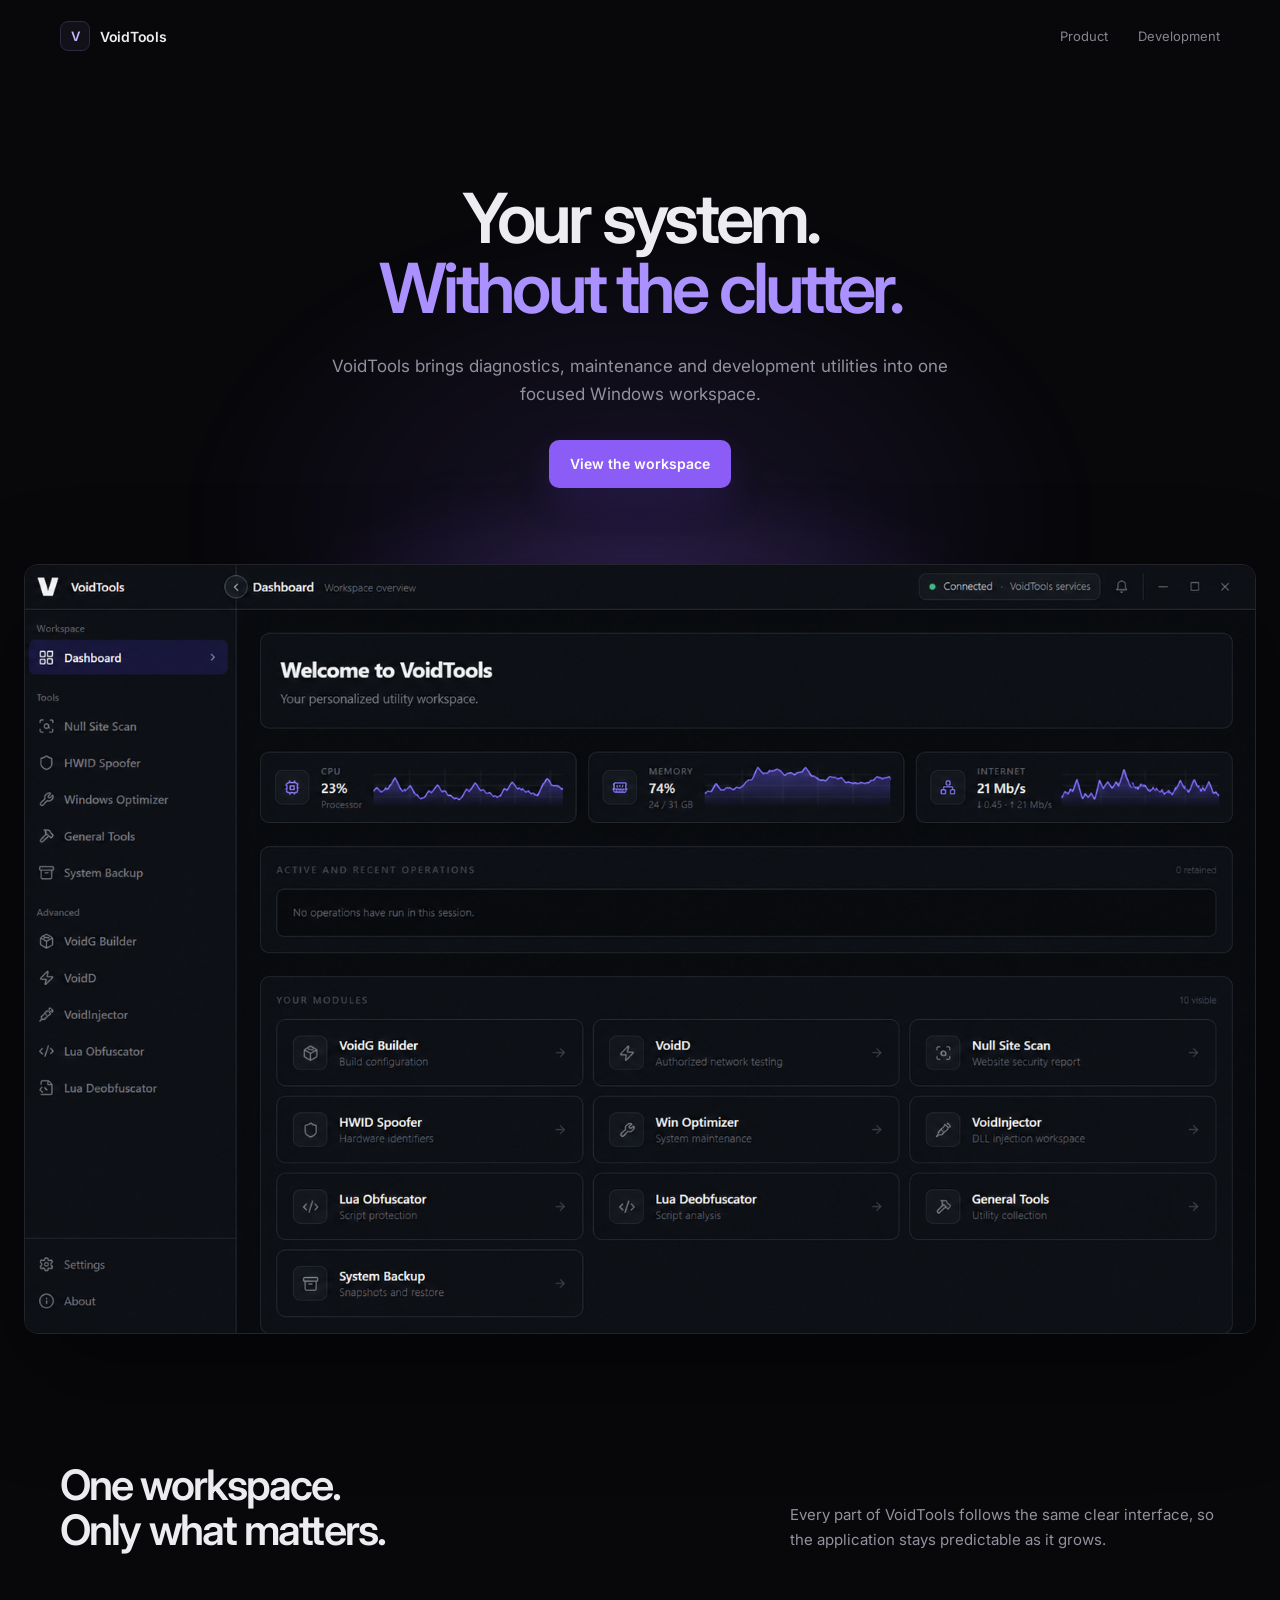
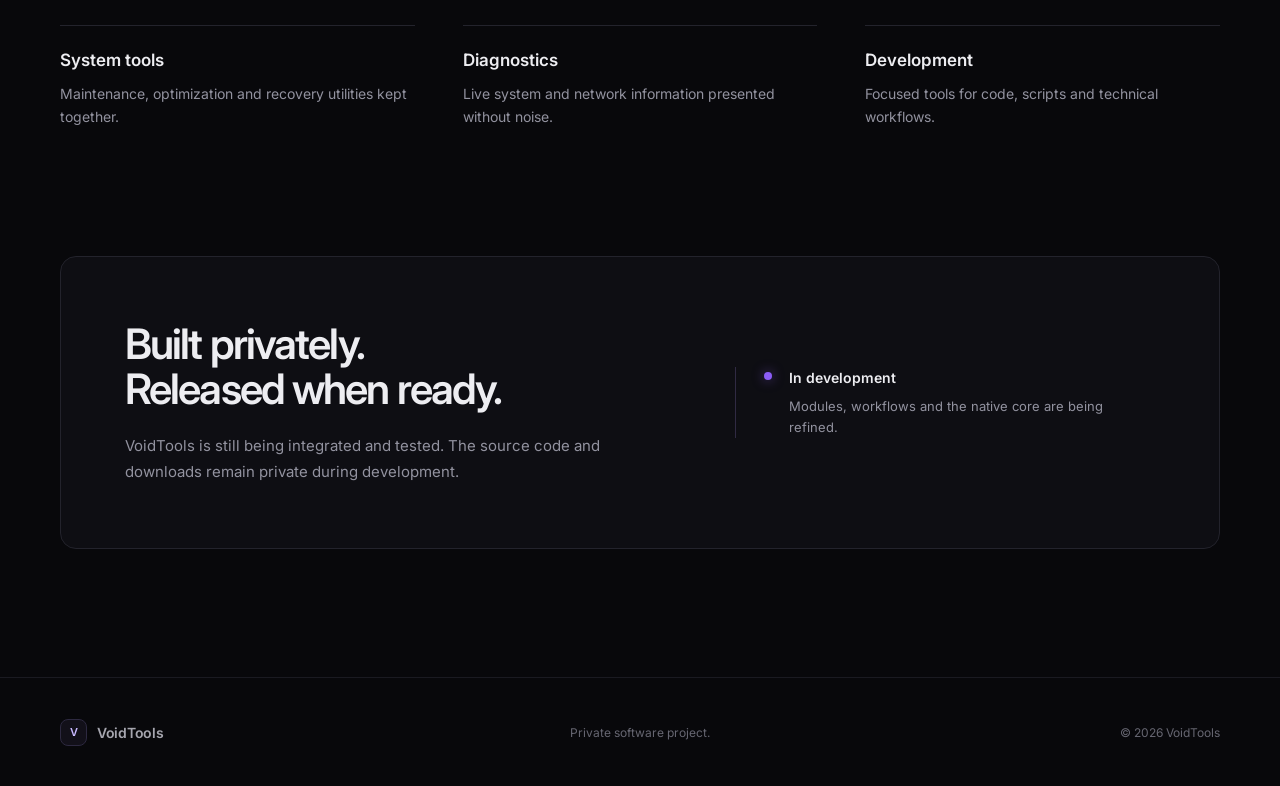
==== index.html @ d5c6a5b3 "Simplify VoidTools landing page" ====
<!doctype html>
<html lang="en">
<head>
  <meta charset="UTF-8" />
  <meta name="viewport" content="width=device-width, initial-scale=1" />
  <meta name="theme-color" content="#08080b" />
  <meta name="description" content="VoidTools — a focused Windows utility workspace." />
  <meta property="og:title" content="VoidTools — Windows Utility Workspace" />
  <meta property="og:description" content="System tools, diagnostics and development utilities in one focused application." />
  <meta property="og:type" content="website" />
  <meta property="og:url" content="https://lordsniper007.github.io/" />
  <meta property="og:image" content="https://lordsniper007.github.io/voidtools-dashboard.png" />
  <title>VoidTools — Windows Utility Workspace</title>
  <link rel="preconnect" href="https://fonts.googleapis.com" />
  <link rel="preconnect" href="https://fonts.gstatic.com" crossorigin />
  <link href="https://fonts.googleapis.com/css2?family=Inter:wght@400;500;600;700&display=swap" rel="stylesheet" />
  <link rel="icon" href="/favicon.svg?v=20260715-3" type="image/svg+xml" />
  <link rel="stylesheet" href="/styles.css?v=20260715-3" />
</head>
<body>
  <header class="site-header">
    <div class="container header-inner">
      <a class="brand" href="#top" aria-label="VoidTools home">
        <span class="brand-mark">V</span>
        <span>VoidTools</span>
      </a>
      <nav aria-label="Main navigation">
        <a href="#product">Product</a>
        <a href="#development">Development</a>
      </nav>
    </div>
  </header>

  <main id="top">
    <section class="hero">
      <div class="container hero-copy">
        <h1>Your system.<br /><span>Without the clutter.</span></h1>
        <p>VoidTools brings diagnostics, maintenance and development utilities into one focused Windows workspace.</p>
        <a class="button" href="#product">View the workspace</a>
      </div>

      <div id="product" class="preview wide-container">
        <div class="preview-halo" aria-hidden="true"></div>
        <img src="/voidtools-dashboard.png?v=20260715-3" alt="VoidTools dashboard with complete system charts and available modules" width="1587" height="991" />
      </div>
    </section>

    <section class="features container" aria-labelledby="features-title">
      <div class="section-heading">
        <h2 id="features-title">One workspace.<br />Only what matters.</h2>
        <p>Every part of VoidTools follows the same clear interface, so the application stays predictable as it grows.</p>
      </div>

      <div class="feature-grid">
        <article>
          <h3>System tools</h3>
          <p>Maintenance, optimization and recovery utilities kept together.</p>
        </article>
        <article>
          <h3>Diagnostics</h3>
          <p>Live system and network information presented without noise.</p>
        </article>
        <article>
          <h3>Development</h3>
          <p>Focused tools for code, scripts and technical workflows.</p>
        </article>
      </div>
    </section>

    <section id="development" class="development container">
      <div>
        <h2>Built privately.<br />Released when ready.</h2>
        <p>VoidTools is still being integrated and tested. The source code and downloads remain private during development.</p>
      </div>
      <div class="development-state">
        <span class="status-dot" aria-hidden="true"></span>
        <div>
          <strong>In development</strong>
          <p>Modules, workflows and the native core are being refined.</p>
        </div>
      </div>
    </section>
  </main>

  <footer class="site-footer">
    <div class="container footer-inner">
      <a class="brand" href="#top"><span class="brand-mark">V</span><span>VoidTools</span></a>
      <p>Private software project.</p>
      <span>© <span id="year"></span> VoidTools</span>
    </div>
  </footer>

  <script src="/script.js?v=20260715-3" defer></script>
</body>
</html>
---- styles.css ----
:root {
  color-scheme: dark;
  --background: #08080b;
  --surface: #0e0e13;
  --text: #ededf1;
  --muted: #92929f;
  --border: #23232c;
  --accent: #8b5cf6;
  --accent-light: #aa91ff;
}

* {
  box-sizing: border-box;
}

html {
  scroll-behavior: smooth;
}

body {
  margin: 0;
  overflow-x: hidden;
  color: var(--text);
  background: var(--background);
  font-family: Inter, system-ui, sans-serif;
  -webkit-font-smoothing: antialiased;
}

body::before {
  content: "";
  position: fixed;
  z-index: -1;
  top: 210px;
  left: 50%;
  width: 920px;
  height: 620px;
  transform: translateX(-50%);
  border-radius: 50%;
  background: radial-gradient(ellipse, rgba(118, 82, 211, 0.14), transparent 68%);
  filter: blur(28px);
  pointer-events: none;
  animation: ambientGlow 14s ease-in-out infinite;
}

a {
  color: inherit;
  text-decoration: none;
}

.container {
  width: min(calc(100% - 64px), 1160px);
  margin-inline: auto;
}

.wide-container {
  width: min(calc(100% - 48px), 1280px);
  margin-inline: auto;
}

.site-header {
  height: 72px;
}

.header-inner {
  display: flex;
  height: 100%;
  align-items: center;
  justify-content: space-between;
}

.brand {
  display: inline-flex;
  align-items: center;
  gap: 10px;
  font-size: 14px;
  font-weight: 600;
  letter-spacing: -0.02em;
}

.brand-mark {
  display: grid;
  width: 30px;
  height: 30px;
  place-items: center;
  border: 1px solid #2d2940;
  border-radius: 8px;
  color: #c8b9ff;
  background: #121019;
  font-size: 13px;
}

.site-header nav {
  display: flex;
  gap: 30px;
  color: #858591;
  font-size: 13px;
}

.site-header nav a {
  transition: color 180ms ease;
}

.site-header nav a:hover {
  color: var(--text);
}

.hero {
  padding: 112px 0 0;
  text-align: center;
}

.hero-copy {
  display: flex;
  flex-direction: column;
  align-items: center;
}

.hero h1 {
  margin: 0;
  font-size: clamp(58px, 5.4vw, 76px);
  font-weight: 600;
  line-height: 1.01;
  letter-spacing: -0.055em;
}

.hero h1 span {
  color: var(--accent-light);
}

.hero p {
  max-width: 650px;
  margin: 28px 0 32px;
  color: var(--muted);
  font-size: 17px;
  line-height: 1.65;
}

.button {
  display: inline-flex;
  height: 48px;
  align-items: center;
  justify-content: center;
  padding: 0 21px;
  border-radius: 10px;
  color: white;
  background: var(--accent);
  box-shadow: 0 14px 34px rgba(78, 46, 158, 0.23);
  font-size: 14px;
  font-weight: 600;
  transition: transform 180ms ease, background 180ms ease;
}

.button:hover {
  transform: translateY(-2px);
  background: #9870f8;
}

.preview {
  position: relative;
  margin-top: 76px;
}

.preview-halo {
  position: absolute;
  z-index: -1;
  top: -85px;
  left: 50%;
  width: 760px;
  height: 240px;
  transform: translateX(-50%);
  background: radial-gradient(ellipse, rgba(139, 92, 246, 0.26), transparent 69%);
  filter: blur(24px);
  animation: previewGlow 11s ease-in-out infinite;
}

.preview img {
  display: block;
  width: 100%;
  height: auto;
  border: 1px solid var(--border);
  border-radius: 14px;
  background: var(--surface);
  box-shadow: 0 40px 110px rgba(0, 0, 0, 0.46);
}

.features {
  padding: 128px 0;
}

.section-heading {
  display: grid;
  grid-template-columns: 1fr 430px;
  align-items: end;
  gap: 80px;
}

.section-heading h2,
.development h2 {
  margin: 0;
  font-size: 42px;
  font-weight: 600;
  line-height: 1.08;
  letter-spacing: -0.045em;
}

.section-heading > p,
.development > div > p {
  margin: 0;
  color: var(--muted);
  font-size: 15px;
  line-height: 1.7;
}

.feature-grid {
  display: grid;
  grid-template-columns: repeat(3, 1fr);
  gap: 48px;
  margin-top: 72px;
}

.feature-grid article {
  padding-top: 24px;
  border-top: 1px solid var(--border);
}

.feature-grid h3 {
  margin: 0 0 12px;
  font-size: 17px;
  font-weight: 600;
}

.feature-grid p {
  margin: 0;
  color: var(--muted);
  font-size: 14px;
  line-height: 1.65;
}

.development {
  display: grid;
  grid-template-columns: 1fr 420px;
  align-items: center;
  gap: 90px;
  margin-bottom: 128px;
  padding: 64px;
  border: 1px solid var(--border);
  border-radius: 16px;
  background: var(--surface);
}

.development > div > p {
  max-width: 570px;
  margin-top: 22px;
}

.development-state {
  display: grid;
  grid-template-columns: 10px 1fr;
  gap: 15px;
  padding-left: 28px;
  border-left: 1px solid #302a43;
}

.status-dot {
  width: 8px;
  height: 8px;
  margin-top: 5px;
  border-radius: 50%;
  background: var(--accent);
  box-shadow: 0 0 12px rgba(139, 92, 246, 0.55);
}

.development-state strong {
  font-size: 14px;
  font-weight: 600;
}

.development-state p {
  margin: 9px 0 0;
  color: var(--muted);
  font-size: 13px;
  line-height: 1.6;
}

.site-footer {
  border-top: 1px solid #1a1a21;
}

.footer-inner {
  display: grid;
  grid-template-columns: 1fr auto 1fr;
  min-height: 108px;
  align-items: center;
  color: #666671;
  font-size: 12px;
}

.footer-inner .brand {
  color: #a6a6af;
}

.footer-inner .brand-mark {
  width: 27px;
  height: 27px;
  font-size: 11px;
}

.footer-inner p {
  margin: 0;
}

.footer-inner > span {
  justify-self: end;
}

@keyframes ambientGlow {
  0%, 100% { opacity: 0.72; transform: translateX(-50%) scale(0.96); }
  50% { opacity: 1; transform: translateX(-50%) scale(1.04); }
}

@keyframes previewGlow {
  0%, 100% { opacity: 0.6; transform: translateX(-50%) scaleX(0.94); }
  50% { opacity: 1; transform: translateX(-50%) scaleX(1.04); }
}

@media (max-width: 900px) {
  .container { width: min(calc(100% - 40px), 1160px); }
  .wide-container { width: min(calc(100% - 24px), 1280px); }
  .section-heading, .development { grid-template-columns: 1fr; }
  .section-heading { gap: 24px; }
  .feature-grid { gap: 24px; }
  .development { gap: 42px; padding: 44px; }
  .development-state { padding-left: 0; border-left: 0; }
}

@media (prefers-reduced-motion: reduce) {
  html { scroll-behavior: auto; }
  body::before, .preview-halo { animation: none; }
  .button { transition: none; }
}
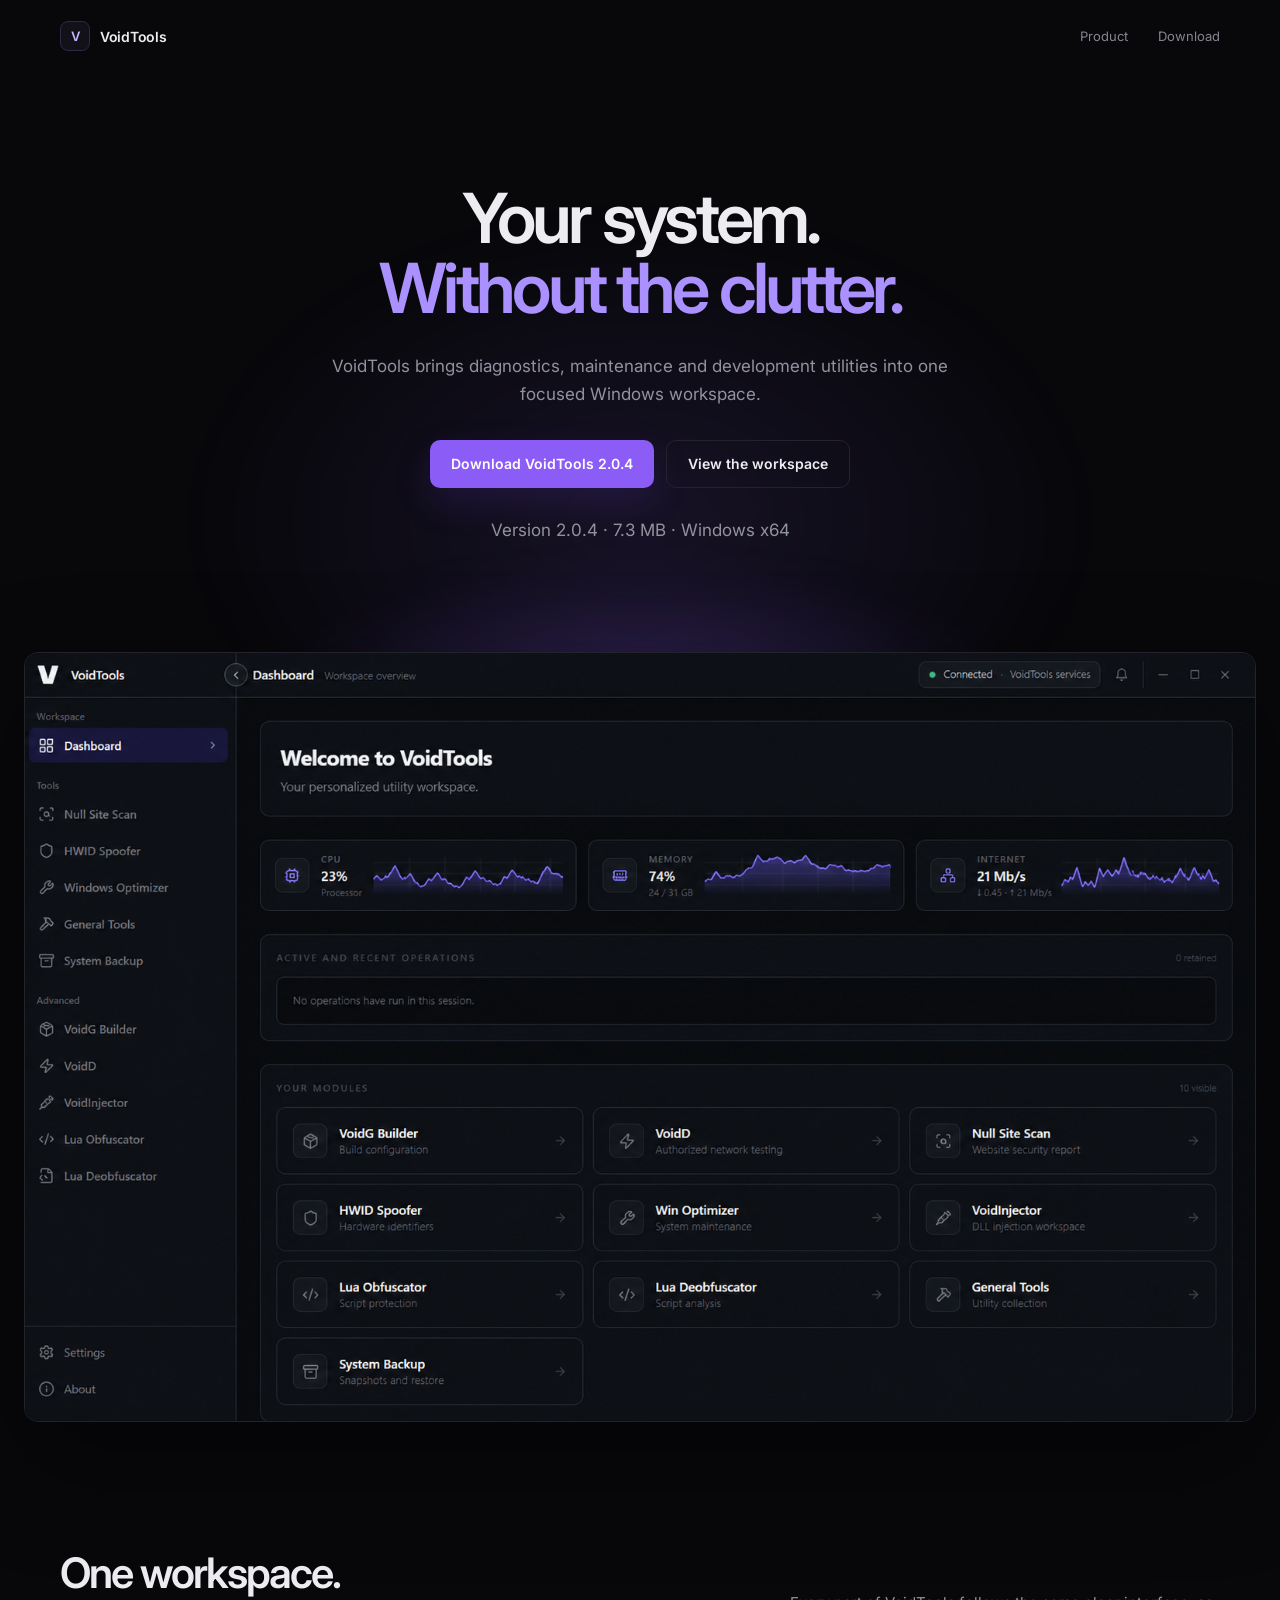
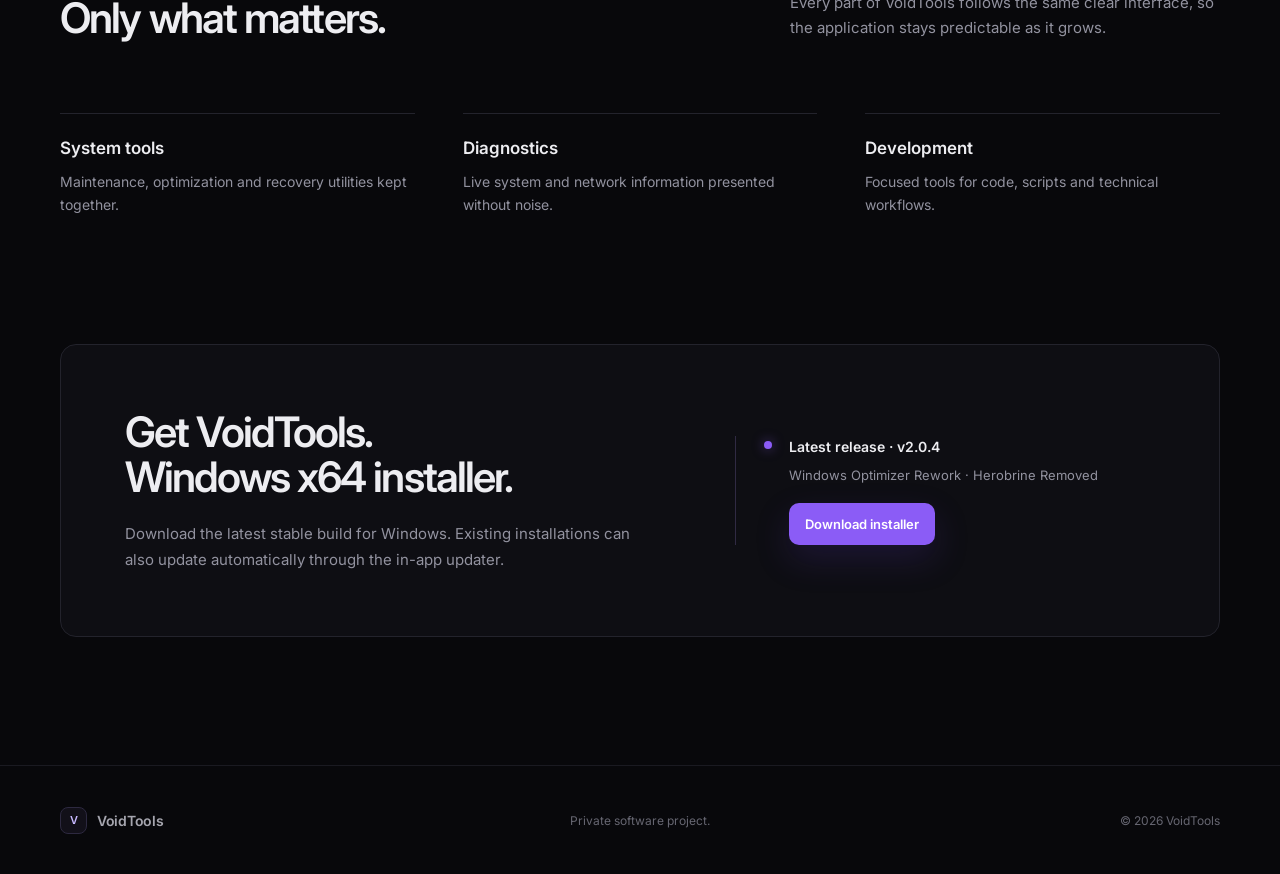
==== commit 8c59b3d1: "Add download buttons linked to latest stable installer Hero and download section resolve installer U" ====
--- a/index.html
+++ b/index.html
@@ -26,7 +26,7 @@
       </a>
       <nav aria-label="Main navigation">
         <a href="#product">Product</a>
-        <a href="#development">Development</a>
+        <a href="#download">Download</a>
       </nav>
     </div>
   </header>
@@ -36,7 +36,16 @@
       <div class="container hero-copy">
         <h1>Your system.<br /><span>Without the clutter.</span></h1>
         <p>VoidTools brings diagnostics, maintenance and development utilities into one focused Windows workspace.</p>
-        <a class="button" href="#product">View the workspace</a>
+        <div class="hero-actions">
+          <a
+            id="download-button"
+            class="button"
+            href="https://github.com/LordSniper007/LordSniper007.github.io/releases/latest"
+            download
+          >Download for Windows</a>
+          <a class="button button-secondary" href="#product">View the workspace</a>
+        </div>
+        <p id="download-meta" class="download-meta" hidden></p>
       </div>
 
       <div id="product" class="preview wide-container">
@@ -67,16 +76,22 @@
       </div>
     </section>
 
-    <section id="development" class="development container">
+    <section id="download" class="development container">
       <div>
-        <h2>Built privately.<br />Released when ready.</h2>
-        <p>VoidTools is still being integrated and tested. The source code and downloads remain private during development.</p>
+        <h2>Get VoidTools.<br />Windows x64 installer.</h2>
+        <p>Download the latest stable build for Windows. Existing installations can also update automatically through the in-app updater.</p>
       </div>
       <div class="development-state">
         <span class="status-dot" aria-hidden="true"></span>
         <div>
-          <strong>In development</strong>
-          <p>Modules, workflows and the native core are being refined.</p>
+          <strong id="download-status-title">Latest release</strong>
+          <p id="download-status-copy">Open the download page or use the button above for the current installer.</p>
+          <a
+            id="download-button-secondary"
+            class="button download-inline"
+            href="https://github.com/LordSniper007/LordSniper007.github.io/releases/latest"
+            download
+          >Download installer</a>
         </div>
       </div>
     </section>
--- a/styles.css
+++ b/styles.css
@@ -135,6 +135,14 @@
   line-height: 1.65;
 }
 
+.hero-actions {
+  display: flex;
+  flex-wrap: wrap;
+  align-items: center;
+  justify-content: center;
+  gap: 12px;
+}
+
 .button {
   display: inline-flex;
   height: 48px;
@@ -147,12 +155,37 @@
   box-shadow: 0 14px 34px rgba(78, 46, 158, 0.23);
   font-size: 14px;
   font-weight: 600;
-  transition: transform 180ms ease, background 180ms ease;
+  transition: transform 180ms ease, background 180ms ease, border-color 180ms ease, color 180ms ease;
 }
 
 .button:hover {
   transform: translateY(-2px);
   background: #9870f8;
+}
+
+.button-secondary {
+  color: var(--text);
+  background: transparent;
+  border: 1px solid var(--border);
+  box-shadow: none;
+}
+
+.button-secondary:hover {
+  background: rgba(255, 255, 255, 0.03);
+  border-color: #353545;
+}
+
+.download-meta {
+  margin: 16px 0 0;
+  color: #6f6f7b;
+  font-size: 13px;
+}
+
+.download-inline {
+  margin-top: 18px;
+  height: 42px;
+  padding: 0 16px;
+  font-size: 13px;
 }
 
 .preview {
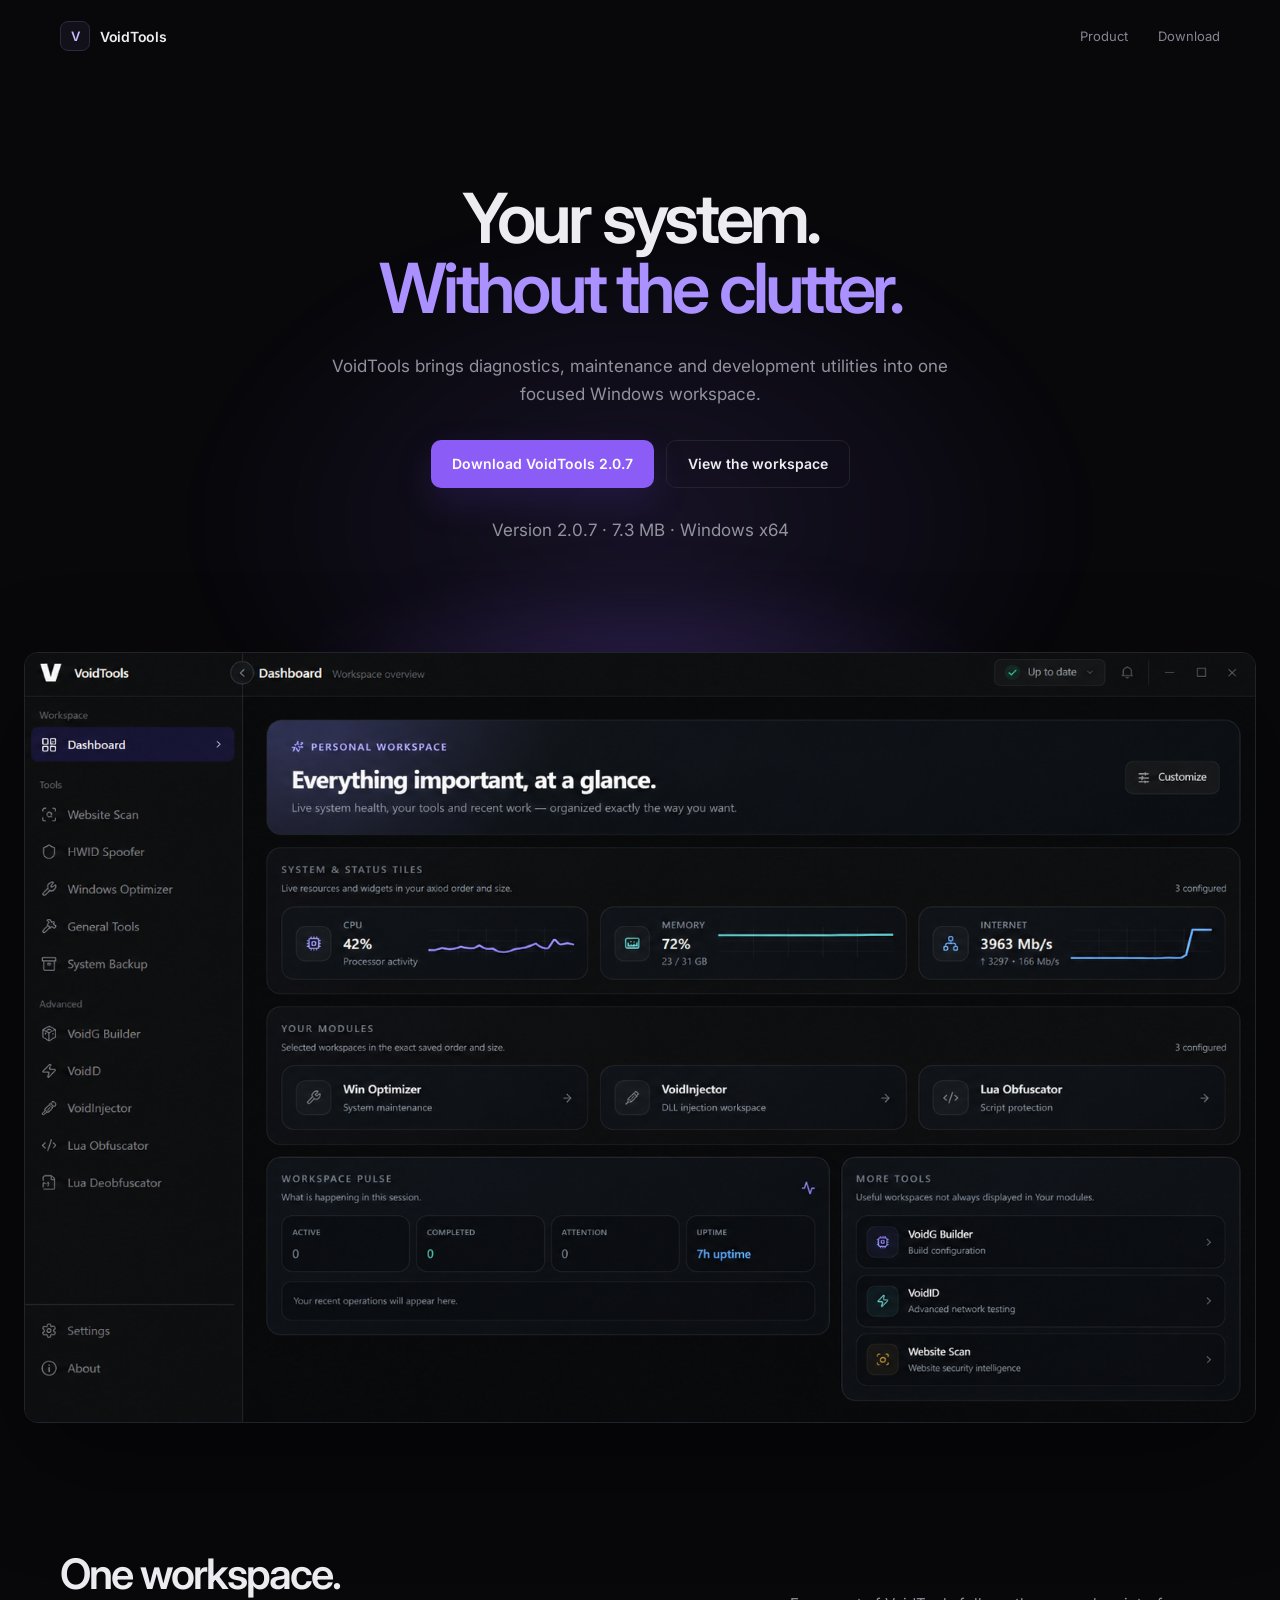
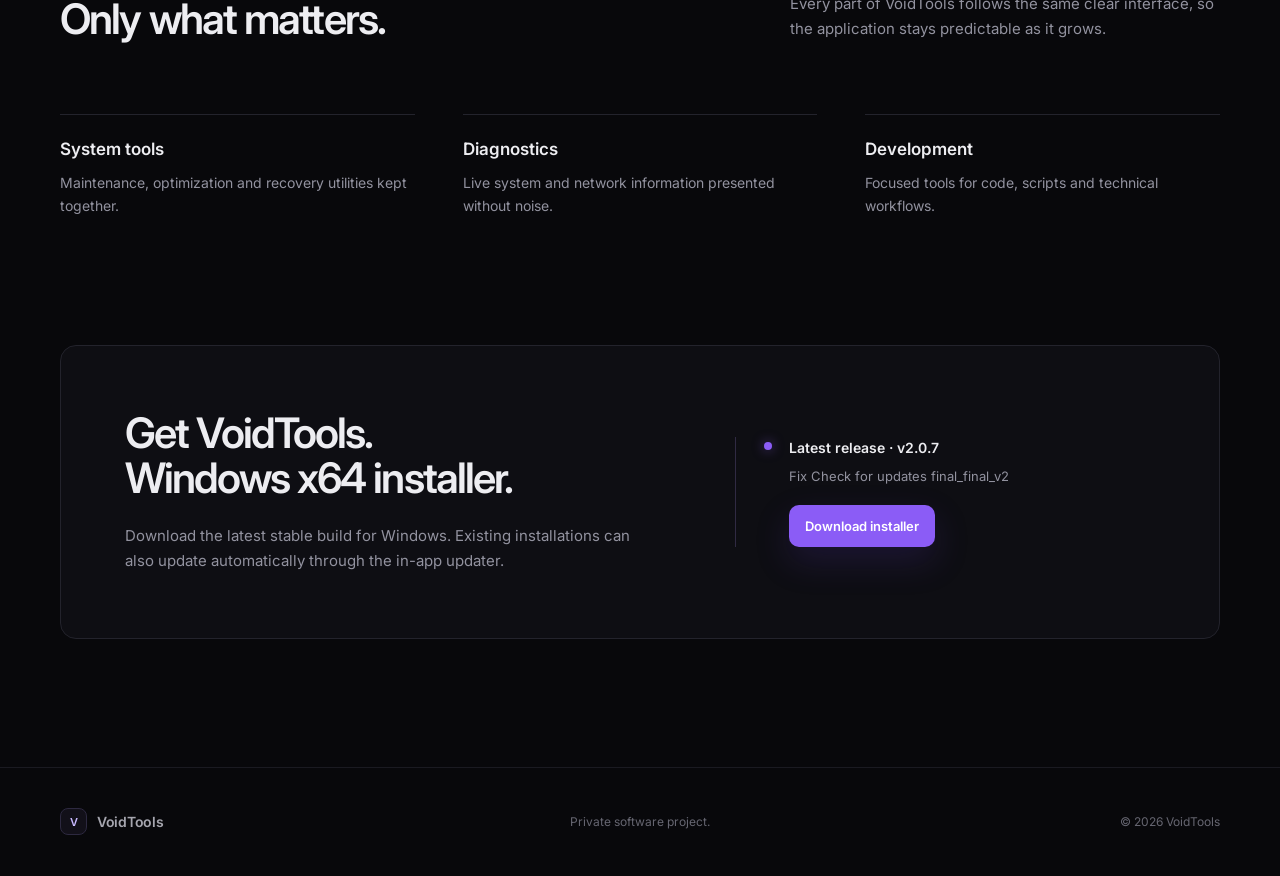
==== commit 3db7e182: "Update dashboard screenshot on product page" ====
--- a/index.html
+++ b/index.html
@@ -9,13 +9,13 @@
   <meta property="og:description" content="System tools, diagnostics and development utilities in one focused application." />
   <meta property="og:type" content="website" />
   <meta property="og:url" content="https://lordsniper007.github.io/" />
-  <meta property="og:image" content="https://lordsniper007.github.io/voidtools-dashboard.png" />
+  <meta property="og:image" content="https://lordsniper007.github.io/voidtools-dashboard.png?v=20260717-1" />
   <title>VoidTools — Windows Utility Workspace</title>
   <link rel="preconnect" href="https://fonts.googleapis.com" />
   <link rel="preconnect" href="https://fonts.gstatic.com" crossorigin />
   <link href="https://fonts.googleapis.com/css2?family=Inter:wght@400;500;600;700&display=swap" rel="stylesheet" />
-  <link rel="icon" href="/favicon.svg?v=20260715-3" type="image/svg+xml" />
-  <link rel="stylesheet" href="/styles.css?v=20260715-3" />
+  <link rel="icon" href="/favicon.svg?v=20260717-1" type="image/svg+xml" />
+  <link rel="stylesheet" href="/styles.css?v=20260717-1" />
 </head>
 <body>
   <header class="site-header">
@@ -50,7 +50,7 @@
 
       <div id="product" class="preview wide-container">
         <div class="preview-halo" aria-hidden="true"></div>
-        <img src="/voidtools-dashboard.png?v=20260715-3" alt="VoidTools dashboard with complete system charts and available modules" width="1587" height="991" />
+        <img src="/voidtools-dashboard.png?v=20260717-1" alt="VoidTools dashboard with complete system charts and available modules" width="1586" height="992" />
       </div>
     </section>
 
@@ -105,6 +105,6 @@
     </div>
   </footer>
 
-  <script src="/script.js?v=20260715-3" defer></script>
+  <script src="/script.js?v=20260717-1" defer></script>
 </body>
 </html>
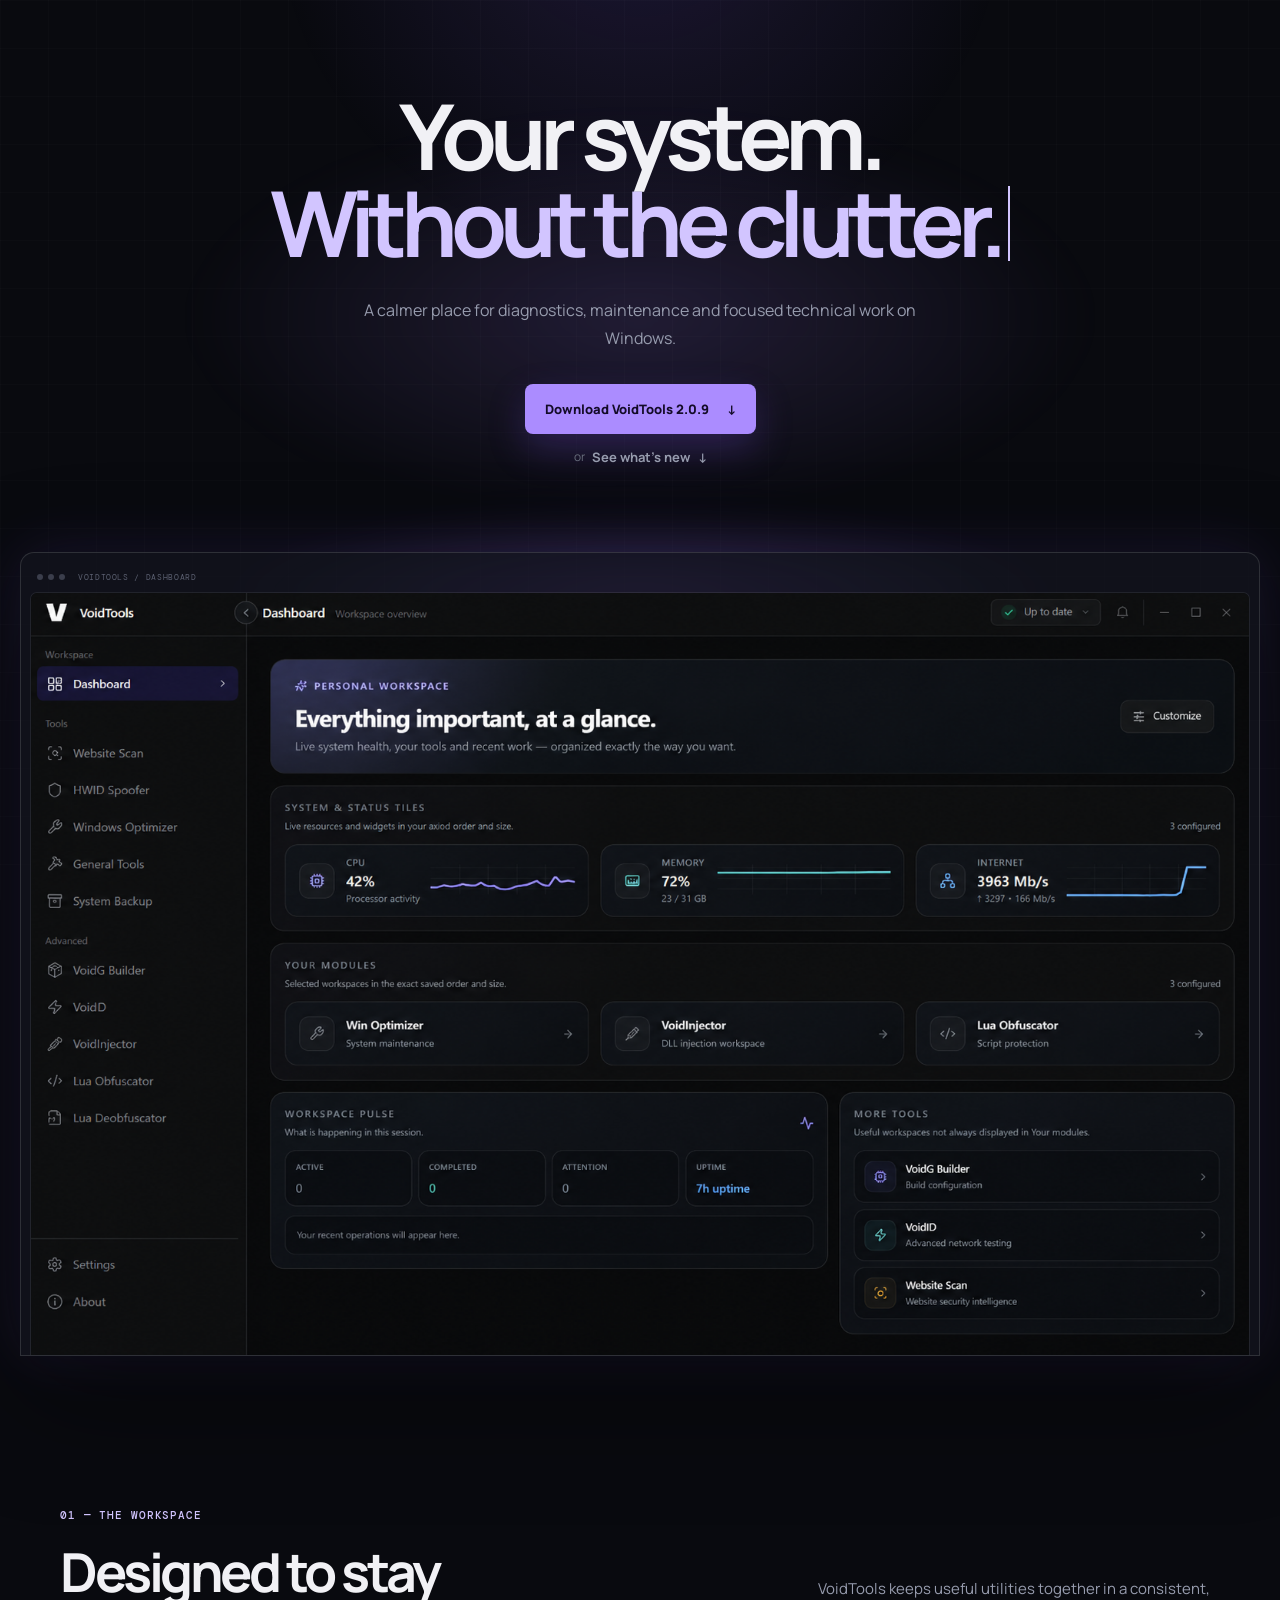
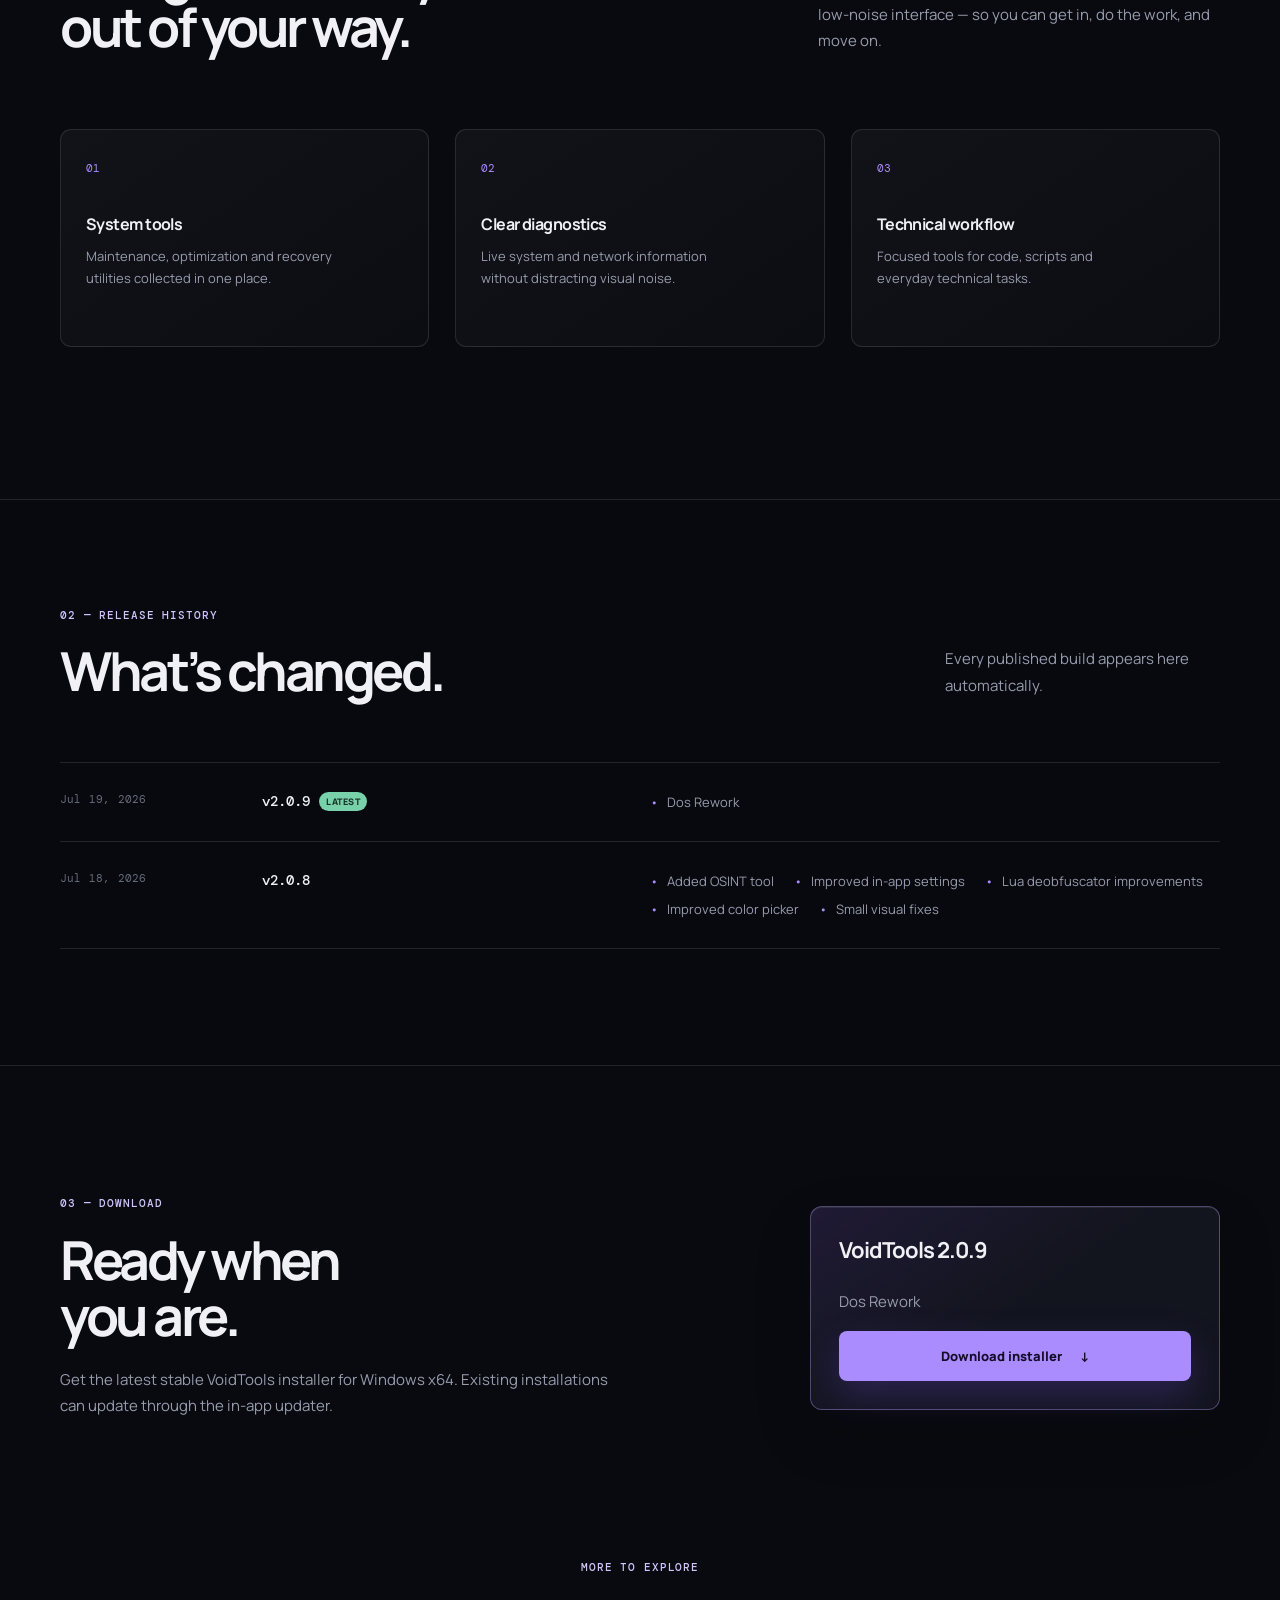
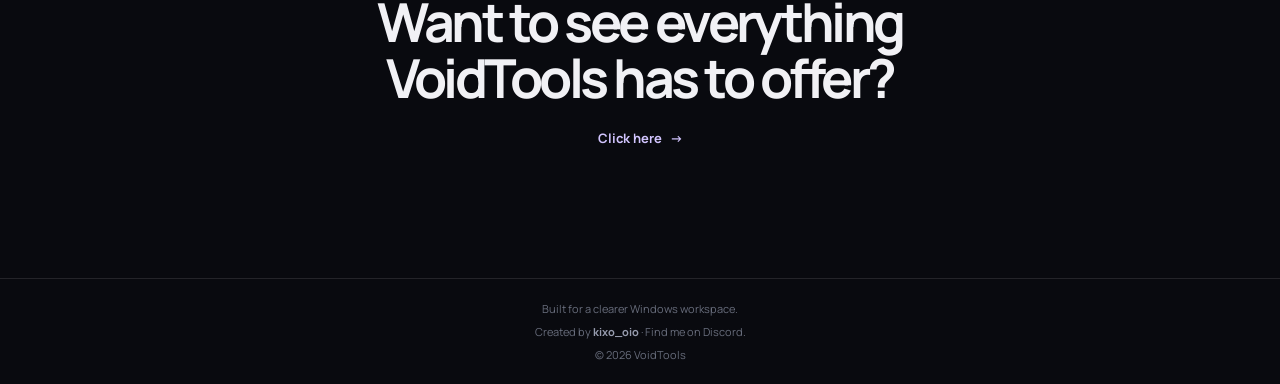
==== commit ddd021cc: "Redesign VoidTools Pages site" ====
--- a/index.html
+++ b/index.html
@@ -3,108 +3,116 @@
 <head>
   <meta charset="UTF-8" />
   <meta name="viewport" content="width=device-width, initial-scale=1" />
-  <meta name="theme-color" content="#08080b" />
-  <meta name="description" content="VoidTools — a focused Windows utility workspace." />
+  <meta name="theme-color" content="#090a0f" />
+  <meta name="description" content="VoidTools — a refined Windows utility workspace." />
   <meta property="og:title" content="VoidTools — Windows Utility Workspace" />
-  <meta property="og:description" content="System tools, diagnostics and development utilities in one focused application." />
+  <meta property="og:description" content="System tools and technical utilities in one focused Windows workspace." />
   <meta property="og:type" content="website" />
-  <meta property="og:url" content="https://lordsniper007.github.io/" />
-  <meta property="og:image" content="https://lordsniper007.github.io/voidtools-dashboard.png?v=20260717-1" />
+  <meta property="og:url" content="https://voidtools.software/" />
+  <meta property="og:image" content="https://voidtools.software/voidtools-dashboard.png" />
   <title>VoidTools — Windows Utility Workspace</title>
   <link rel="preconnect" href="https://fonts.googleapis.com" />
   <link rel="preconnect" href="https://fonts.gstatic.com" crossorigin />
-  <link href="https://fonts.googleapis.com/css2?family=Inter:wght@400;500;600;700&display=swap" rel="stylesheet" />
-  <link rel="icon" href="/favicon.svg?v=20260717-1" type="image/svg+xml" />
-  <link rel="stylesheet" href="/styles.css?v=20260717-1" />
+  <link href="https://fonts.googleapis.com/css2?family=DM+Mono:wght@400;500&family=Manrope:wght@400;500;600;700;800&display=swap" rel="stylesheet" />
+  <link rel="icon" href="favicon.svg" type="image/svg+xml" />
+  <link rel="stylesheet" href="styles.css" />
 </head>
 <body>
-  <header class="site-header">
-    <div class="container header-inner">
-      <a class="brand" href="#top" aria-label="VoidTools home">
-        <span class="brand-mark">V</span>
-        <span>VoidTools</span>
-      </a>
-      <nav aria-label="Main navigation">
-        <a href="#product">Product</a>
-        <a href="#download">Download</a>
-      </nav>
-    </div>
-  </header>
+  <a class="skip-link" href="#main-content">Skip to content</a>
 
-  <main id="top">
-    <section class="hero">
+  <main id="main-content">
+    <section id="top" class="hero">
+      <div class="hero-grid" aria-hidden="true"></div>
       <div class="container hero-copy">
-        <h1>Your system.<br /><span>Without the clutter.</span></h1>
-        <p>VoidTools brings diagnostics, maintenance and development utilities into one focused Windows workspace.</p>
+        <h1>Your system.<br /><span id="rotating-word" class="rotating-word" aria-live="polite">Without the clutter.</span></h1>
+        <p class="hero-description">A calmer place for diagnostics, maintenance and focused technical work on Windows.</p>
         <div class="hero-actions">
-          <a
-            id="download-button"
-            class="button"
-            href="https://github.com/LordSniper007/LordSniper007.github.io/releases/latest"
-            download
-          >Download for Windows</a>
-          <a class="button button-secondary" href="#product">View the workspace</a>
+          <a id="download-button" class="button" href="https://github.com/LordSniper007/LordSniper007.github.io/releases/latest" download>
+            <span>Download for Windows</span><span aria-hidden="true">↓</span>
+          </a>
+          <div class="hero-secondary">
+            <span>or</span>
+            <a class="text-link" href="#releases">See what’s new <span aria-hidden="true">↓</span></a>
+          </div>
         </div>
-        <p id="download-meta" class="download-meta" hidden></p>
       </div>
 
       <div id="product" class="preview wide-container">
-        <div class="preview-halo" aria-hidden="true"></div>
-        <img src="/voidtools-dashboard.png?v=20260717-1" alt="VoidTools dashboard with complete system charts and available modules" width="1586" height="992" />
+        <div class="preview-topbar" aria-hidden="true"><span></span><span></span><span></span><i>VOIDTOOLS / DASHBOARD</i></div>
+        <img src="voidtools-dashboard.png" alt="VoidTools dashboard with system charts and available modules" width="1586" height="992" />
       </div>
     </section>
 
-    <section class="features container" aria-labelledby="features-title">
-      <div class="section-heading">
-        <h2 id="features-title">One workspace.<br />Only what matters.</h2>
-        <p>Every part of VoidTools follows the same clear interface, so the application stays predictable as it grows.</p>
+    <section class="principles container" aria-labelledby="principles-title">
+      <div class="section-label">01 — The workspace</div>
+      <div class="principles-heading">
+        <h2 id="principles-title">Designed to stay<br />out of your way.</h2>
+        <p>VoidTools keeps useful utilities together in a consistent, low-noise interface — so you can get in, do the work, and move on.</p>
       </div>
-
       <div class="feature-grid">
         <article>
+          <span class="feature-number">01</span>
           <h3>System tools</h3>
-          <p>Maintenance, optimization and recovery utilities kept together.</p>
+          <p>Maintenance, optimization and recovery utilities collected in one place.</p>
         </article>
         <article>
-          <h3>Diagnostics</h3>
-          <p>Live system and network information presented without noise.</p>
+          <span class="feature-number">02</span>
+          <h3>Clear diagnostics</h3>
+          <p>Live system and network information without distracting visual noise.</p>
         </article>
         <article>
-          <h3>Development</h3>
-          <p>Focused tools for code, scripts and technical workflows.</p>
+          <span class="feature-number">03</span>
+          <h3>Technical workflow</h3>
+          <p>Focused tools for code, scripts and everyday technical tasks.</p>
         </article>
       </div>
     </section>
 
-    <section id="download" class="development container">
-      <div>
-        <h2>Get VoidTools.<br />Windows x64 installer.</h2>
-        <p>Download the latest stable build for Windows. Existing installations can also update automatically through the in-app updater.</p>
-      </div>
-      <div class="development-state">
-        <span class="status-dot" aria-hidden="true"></span>
-        <div>
-          <strong id="download-status-title">Latest release</strong>
-          <p id="download-status-copy">Open the download page or use the button above for the current installer.</p>
-          <a
-            id="download-button-secondary"
-            class="button download-inline"
-            href="https://github.com/LordSniper007/LordSniper007.github.io/releases/latest"
-            download
-          >Download installer</a>
+    <section id="releases" class="releases-section" aria-labelledby="releases-title">
+      <div class="container">
+        <div class="releases-header">
+          <div>
+            <div class="section-label">02 — Release history</div>
+            <h2 id="releases-title">What’s changed.</h2>
+          </div>
+          <p>Every published build appears here automatically.</p>
+        </div>
+        <div id="release-timeline" class="release-timeline" aria-live="polite">
+          <p class="timeline-loading">Loading release history…</p>
         </div>
       </div>
+    </section>
+
+    <section id="download" class="download-section container" aria-labelledby="download-title">
+      <div>
+        <div class="section-label">03 — Download</div>
+        <h2 id="download-title">Ready when<br />you are.</h2>
+        <p>Get the latest stable VoidTools installer for Windows x64. Existing installations can update through the in-app updater.</p>
+      </div>
+      <div class="release-card">
+        <strong id="download-status-title">Latest release</strong>
+        <p id="download-status-copy">Loading the latest installer details…</p>
+        <a id="download-button-secondary" class="button button-full" href="https://github.com/LordSniper007/LordSniper007.github.io/releases/latest" download>
+          <span>Download installer</span><span aria-hidden="true">↓</span>
+        </a>
+      </div>
+    </section>
+
+    <section class="explore-cta container" aria-labelledby="explore-title">
+      <p class="section-label">More to explore</p>
+      <h2 id="explore-title">Want to see everything<br />VoidTools has to offer?</h2>
+      <a class="text-link explore-link" href="explore.html">Click here <span aria-hidden="true">→</span></a>
     </section>
   </main>
 
   <footer class="site-footer">
     <div class="container footer-inner">
-      <a class="brand" href="#top"><span class="brand-mark">V</span><span>VoidTools</span></a>
-      <p>Private software project.</p>
+      <p>Built for a clearer Windows workspace.</p>
+      <p>Created by <strong>kixo_oio</strong> · Find me on Discord.</p>
       <span>© <span id="year"></span> VoidTools</span>
     </div>
   </footer>
 
-  <script src="/script.js?v=20260717-1" defer></script>
+  <script src="script.js" defer></script>
 </body>
 </html>
--- a/styles.css
+++ b/styles.css
@@ -1,373 +1,174 @@
 :root {
   color-scheme: dark;
-  --background: #08080b;
-  --surface: #0e0e13;
-  --text: #ededf1;
-  --muted: #92929f;
-  --border: #23232c;
-  --accent: #8b5cf6;
-  --accent-light: #aa91ff;
+  --background: #090a0f;
+  --surface: #10121a;
+  --surface-light: #151824;
+  --text: #f1f1f5;
+  --muted: #979cae;
+  --dim: #686d7c;
+  --border: rgba(255, 255, 255, .11);
+  --accent: #ab8cff;
+  --accent-bright: #d2c5ff;
+  --green: #87e7bd;
 }
 
-* {
-  box-sizing: border-box;
-}
-
-html {
-  scroll-behavior: smooth;
-}
-
+* { box-sizing: border-box; }
+html { scroll-behavior: smooth; }
 body {
+  min-width: 320px;
   margin: 0;
   overflow-x: hidden;
   color: var(--text);
   background: var(--background);
-  font-family: Inter, system-ui, sans-serif;
+  font-family: Manrope, system-ui, sans-serif;
   -webkit-font-smoothing: antialiased;
 }
+body::before {
+  position: fixed;
+  z-index: -2;
+  inset: 0;
+  content: "";
+  background: radial-gradient(circle at 50% -12%, rgba(128, 91, 236, .17), transparent 31%), linear-gradient(90deg, rgba(255, 255, 255, .016) 1px, transparent 1px), linear-gradient(rgba(255, 255, 255, .016) 1px, transparent 1px);
+  background-size: auto, 48px 48px, 48px 48px;
+}
+a { color: inherit; text-decoration: none; }
+.container { width: min(calc(100% - 64px), 1160px); margin-inline: auto; }
+.wide-container { width: min(calc(100% - 40px), 1336px); margin-inline: auto; }
+.skip-link { position: fixed; z-index: 10; top: 12px; left: 12px; padding: 10px 14px; transform: translateY(-200%); color: #090a0f; background: #fff; border-radius: 6px; font-size: 14px; }
+.skip-link:focus { transform: translateY(0); }
 
-body::before {
-  content: "";
-  position: fixed;
-  z-index: -1;
-  top: 210px;
-  left: 50%;
-  width: 920px;
-  height: 620px;
-  transform: translateX(-50%);
-  border-radius: 50%;
-  background: radial-gradient(ellipse, rgba(118, 82, 211, 0.14), transparent 68%);
-  filter: blur(28px);
-  pointer-events: none;
-  animation: ambientGlow 14s ease-in-out infinite;
+.hero { position: relative; padding: 92px 0 0; text-align: center; }
+.hero-grid { position: absolute; z-index: -1; top: 105px; left: 50%; width: 960px; height: 425px; transform: translateX(-50%); background: radial-gradient(ellipse, rgba(165, 126, 255, .16), transparent 67%); filter: blur(16px); }
+.hero-copy { display: flex; flex-direction: column; align-items: center; }
+.section-label { color: var(--accent-bright); font-family: "DM Mono", monospace; font-size: 11px; font-weight: 500; letter-spacing: .08em; text-transform: uppercase; }
+.hero h1 { max-width: 900px; margin: 0; font-size: clamp(54px, 7.1vw, 94px); font-weight: 700; line-height: .96; letter-spacing: -.075em; }
+.rotating-word { display: inline-block; min-width: 6.7em; color: var(--accent-bright); }
+.rotating-word::after { display: inline-block; width: 2px; height: .82em; margin-left: .07em; content: ""; vertical-align: -.04em; background: currentColor; animation: cursor-blink .9s step-end infinite; }
+.hero-description { max-width: 570px; margin: 31px 0 32px; color: var(--muted); font-size: 16px; line-height: 1.7; }
+.hero-actions { display: flex; flex-direction: column; align-items: center; justify-content: center; gap: 14px; }
+.button { display: inline-flex; min-height: 50px; align-items: center; justify-content: center; gap: 18px; padding: 0 19px; color: #130b27; background: var(--accent); border: 1px solid transparent; border-radius: 8px; box-shadow: 0 15px 36px rgba(117, 79, 219, .26); font-size: 13px; font-weight: 800; transition: transform .18s ease, background .18s ease, box-shadow .18s ease; }
+.button:hover { transform: translateY(-2px); background: #bba1ff; box-shadow: 0 18px 40px rgba(117, 79, 219, .38); }
+.hero-secondary { display: flex; align-items: center; gap: 7px; color: var(--dim); font-size: 12px; }
+.text-link { display: inline-flex; align-items: center; gap: 8px; color: var(--muted); font-size: 13px; font-weight: 700; transition: color .18s ease; }
+.text-link:hover { color: var(--text); }
+.confetti-layer { position: fixed; z-index: 20; inset: 0; overflow: hidden; pointer-events: none; }
+.confetti-piece { position: absolute; width: 9px; height: 15px; border-radius: 2px; animation: confetti-fall 1.35s cubic-bezier(.16, .75, .28, 1) forwards; }
+
+.preview { position: relative; margin-top: 86px; padding: 9px 9px 0; border: 1px solid rgba(255, 255, 255, .13); border-radius: 14px 14px 0 0; background: rgba(20, 22, 32, .66); box-shadow: 0 42px 120px rgba(0, 0, 0, .42), 0 -1px 60px rgba(138, 98, 245, .14); }
+.preview::before { position: absolute; z-index: -1; top: -45px; left: 50%; width: 70%; height: 180px; transform: translateX(-50%); content: ""; background: radial-gradient(ellipse, rgba(160, 116, 255, .28), transparent 70%); filter: blur(18px); }
+.preview-topbar { display: flex; align-items: center; gap: 5px; height: 30px; padding: 0 7px; color: #5c6071; font-family: "DM Mono", monospace; font-size: 8px; letter-spacing: .08em; }
+.preview-topbar span { width: 6px; height: 6px; border-radius: 50%; background: #3b3e4c; }
+.preview-topbar i { margin-left: 8px; font-style: normal; }
+.preview img { display: block; width: 100%; height: auto; border: 1px solid rgba(255, 255, 255, .08); border-bottom: 0; border-radius: 7px 7px 0 0; }
+
+.principles { padding: 152px 0; }
+.principles-heading { display: grid; grid-template-columns: 1fr 402px; align-items: end; gap: 70px; margin-top: 22px; }
+h2 { margin: 0; font-size: clamp(38px, 4.2vw, 60px); font-weight: 700; line-height: 1.03; letter-spacing: -.065em; }
+.principles-heading p, .releases-header > p, .download-section > div > p { margin: 0; color: var(--muted); font-size: 15px; line-height: 1.75; }
+.feature-grid { display: grid; grid-template-columns: repeat(3, 1fr); gap: 26px; margin-top: 75px; }
+.feature-grid article { min-height: 218px; padding: 25px; border: 1px solid var(--border); border-radius: 11px; background: linear-gradient(145deg, rgba(255, 255, 255, .04), rgba(255, 255, 255, .015)); }
+.feature-number { color: var(--accent); font-family: "DM Mono", monospace; font-size: 11px; }
+.feature-grid h3 { margin: 36px 0 11px; font-size: 16px; letter-spacing: -.035em; }
+.feature-grid p { max-width: 275px; margin: 0; color: var(--muted); font-size: 13px; line-height: 1.65; }
+
+.releases-section { padding: 108px 0 116px; border-block: 1px solid var(--border); background: rgba(9, 10, 15, .63); }
+.releases-header { display: flex; align-items: end; justify-content: space-between; gap: 45px; }
+.releases-header h2 { margin-top: 21px; }
+.releases-header > p { max-width: 275px; }
+.release-timeline { margin-top: 63px; border-top: 1px solid var(--border); }
+.timeline-loading { padding: 34px 0; color: var(--muted); font-size: 14px; }
+.release-entry { display: grid; grid-template-columns: 170px minmax(180px, 1fr) 1.6fr; gap: 32px; padding: 29px 0; border-bottom: 1px solid var(--border); }
+.release-date { color: var(--dim); font-family: "DM Mono", monospace; font-size: 11px; letter-spacing: .02em; }
+.release-version { display: flex; align-items: flex-start; gap: 9px; color: var(--text); font-family: "DM Mono", monospace; font-size: 14px; font-weight: 500; }
+.release-version small { padding: 3px 7px; color: #153326; background: rgba(135, 231, 189, .9); border-radius: 99px; font-family: Manrope, sans-serif; font-size: 9px; font-weight: 800; letter-spacing: .06em; }
+.release-notes { display: flex; flex-wrap: wrap; gap: 8px 20px; margin: 0; padding: 0; list-style: none; color: var(--muted); font-size: 13px; line-height: 1.55; }
+.release-notes li::before { margin-right: 8px; color: var(--accent); content: "•"; }
+.release-empty { padding: 28px 0; color: var(--muted); font-size: 14px; }
+
+.download-section { display: grid; grid-template-columns: 1fr 410px; align-items: center; gap: 100px; padding-block: 130px; }
+.download-section h2 { margin-top: 22px; }
+.download-section > div > p { max-width: 550px; margin-top: 24px; }
+.release-card { padding: 28px; border: 1px solid rgba(191, 168, 255, .35); border-radius: 12px; background: linear-gradient(145deg, rgba(154, 113, 255, .16), rgba(20, 22, 32, .92) 50%); box-shadow: inset 0 1px rgba(255, 255, 255, .08), 0 24px 55px rgba(0, 0, 0, .17); }
+.release-card strong { display: block; font-size: 22px; letter-spacing: -.045em; }
+.release-card p { min-height: 42px; margin: 10px 0 25px; color: var(--muted); font-size: 12px; line-height: 1.6; }
+.button-full { width: 100%; }
+
+.explore-cta { padding: 0 0 130px; text-align: center; }
+.explore-cta h2 { margin-top: 20px; }
+.explore-link { margin-top: 24px; color: var(--accent-bright); }
+.explore-page { padding: 30px 0 0; }
+.explore-intro { padding-block: 38px 130px; text-align: center; }
+.back-link { position: absolute; top: 36px; left: max(32px, calc((100vw - 1160px) / 2)); color: var(--muted); font-size: 12px; }
+.explore-intro h1 { margin: 21px 0 23px; font-size: clamp(50px, 7vw, 92px); font-weight: 700; line-height: .96; letter-spacing: -.075em; }
+.explore-intro > p:not(.section-label) { max-width: 520px; margin: 0 auto; color: var(--muted); font-size: 15px; line-height: 1.7; }
+.lua-feature { display: grid; grid-template-columns: 1.1fr .9fr; gap: 60px; padding: 58px; border: 1px solid rgba(191, 168, 255, .35); border-radius: 16px; background: radial-gradient(circle at 95% 0, rgba(162, 120, 255, .22), transparent 32%), linear-gradient(145deg, rgba(154, 113, 255, .13), rgba(20, 22, 32, .92) 54%); }
+.lua-feature h2 { margin-top: 22px; }
+.lua-feature h2 span { color: var(--accent-bright); }
+.lua-pitch { max-width: 540px; margin: 25px 0 0; color: var(--text); font-size: 19px; font-weight: 700; letter-spacing: -.045em; }
+.lua-description { max-width: 515px; margin: 15px 0 28px; color: var(--muted); font-size: 14px; line-height: 1.7; }
+.lua-feature-details { display: grid; align-content: center; gap: 0; border-top: 1px solid var(--border); }
+.lua-feature-details > div { padding: 19px 0; border-bottom: 1px solid var(--border); }
+.detail-number { display: block; margin-bottom: 8px; color: var(--accent); font-family: "DM Mono", monospace; font-size: 10px; }
+.lua-feature-details strong { font-size: 14px; letter-spacing: -.035em; }
+.lua-feature-details p { margin: 7px 0 0; color: var(--muted); font-size: 12px; line-height: 1.55; }
+.tool-catalog { padding-block: 136px; }
+.catalog-heading { display: grid; grid-template-columns: 1fr 350px; align-items: end; gap: 80px; }
+.catalog-heading > p { margin: 0; color: var(--muted); font-size: 14px; line-height: 1.7; }
+.tool-grid { display: grid; grid-template-columns: repeat(4, 1fr); gap: 14px; margin-top: 62px; }
+.tool-card { display: flex; min-height: 255px; flex-direction: column; padding: 24px; border: 1px solid var(--border); border-radius: 11px; background: linear-gradient(145deg, rgba(255, 255, 255, .035), rgba(255, 255, 255, .012)); }
+.tool-card > span, .tool-card small { color: var(--accent); font-family: "DM Mono", monospace; font-size: 10px; letter-spacing: .03em; }
+.tool-card h3 { margin: 45px 0 11px; font-size: 15px; letter-spacing: -.04em; }
+.tool-card p { margin: 0; color: var(--muted); font-size: 12px; line-height: 1.65; }
+.tool-card small { margin-top: auto; padding-top: 20px; color: var(--dim); }
+.explore-end { display: flex; flex-direction: column; align-items: center; padding: 105px 24px; border-top: 1px solid var(--border); text-align: center; }
+.explore-end h2 { margin-bottom: 31px; }
+
+.site-footer { border-top: 1px solid var(--border); }
+.footer-inner { display: flex; min-height: 105px; flex-direction: column; align-items: center; justify-content: center; gap: 8px; color: var(--dim); font-size: 11px; text-align: center; }
+.footer-inner p { margin: 0; }
+.footer-inner strong { color: var(--muted); font-weight: 700; }
+
+@keyframes cursor-blink { 50% { opacity: 0; } }
+@keyframes confetti-fall {
+  0% { opacity: 1; transform: translate3d(0, 0, 0) rotate(0); }
+  100% { opacity: 0; transform: translate3d(var(--drift), var(--drop), 0) rotate(var(--turn)); }
 }
-
-a {
-  color: inherit;
-  text-decoration: none;
+@media (max-width: 850px) {
+  .container { width: min(calc(100% - 40px), 1160px); }
+  .wide-container { width: min(calc(100% - 24px), 1336px); }
+  .hero { padding-top: 82px; }
+  .principles { padding: 100px 0; }
+  .principles-heading, .download-section { grid-template-columns: 1fr; gap: 30px; }
+  .feature-grid { grid-template-columns: 1fr; margin-top: 45px; }
+  .feature-grid article { min-height: 0; }
+  .feature-grid h3 { margin-top: 32px; }
+  .releases-header { align-items: start; flex-direction: column; gap: 20px; }
+  .release-entry { grid-template-columns: 130px 1fr; gap: 13px 24px; }
+  .release-notes { grid-column: 2; }
+  .download-section { padding-block: 92px; }
+  .back-link { position: static; margin-bottom: 70px; }
+  .explore-intro { padding-bottom: 90px; }
+  .lua-feature, .catalog-heading { grid-template-columns: 1fr; gap: 35px; }
+  .lua-feature { padding: 38px; }
+  .tool-catalog { padding-block: 96px; }
+  .tool-grid { grid-template-columns: repeat(2, 1fr); }
 }
-
-.container {
-  width: min(calc(100% - 64px), 1160px);
-  margin-inline: auto;
+@media (max-width: 560px) {
+  .hero h1 { font-size: clamp(44px, 14vw, 63px); }
+  .rotating-word { min-width: 0; }
+  .hero-description { font-size: 14px; }
+  .hero-actions { gap: 17px; }
+  .preview { margin-top: 66px; }
+  .release-entry { grid-template-columns: 1fr; gap: 10px; }
+  .release-notes { grid-column: auto; }
+  .lua-feature { padding: 27px; }
+  .tool-grid { grid-template-columns: 1fr; margin-top: 40px; }
+  .tool-card { min-height: 210px; }
+  .footer-inner { min-height: 0; padding-block: 24px; }
 }
-
-.wide-container {
-  width: min(calc(100% - 48px), 1280px);
-  margin-inline: auto;
-}
-
-.site-header {
-  height: 72px;
-}
-
-.header-inner {
-  display: flex;
-  height: 100%;
-  align-items: center;
-  justify-content: space-between;
-}
-
-.brand {
-  display: inline-flex;
-  align-items: center;
-  gap: 10px;
-  font-size: 14px;
-  font-weight: 600;
-  letter-spacing: -0.02em;
-}
-
-.brand-mark {
-  display: grid;
-  width: 30px;
-  height: 30px;
-  place-items: center;
-  border: 1px solid #2d2940;
-  border-radius: 8px;
-  color: #c8b9ff;
-  background: #121019;
-  font-size: 13px;
-}
-
-.site-header nav {
-  display: flex;
-  gap: 30px;
-  color: #858591;
-  font-size: 13px;
-}
-
-.site-header nav a {
-  transition: color 180ms ease;
-}
-
-.site-header nav a:hover {
-  color: var(--text);
-}
-
-.hero {
-  padding: 112px 0 0;
-  text-align: center;
-}
-
-.hero-copy {
-  display: flex;
-  flex-direction: column;
-  align-items: center;
-}
-
-.hero h1 {
-  margin: 0;
-  font-size: clamp(58px, 5.4vw, 76px);
-  font-weight: 600;
-  line-height: 1.01;
-  letter-spacing: -0.055em;
-}
-
-.hero h1 span {
-  color: var(--accent-light);
-}
-
-.hero p {
-  max-width: 650px;
-  margin: 28px 0 32px;
-  color: var(--muted);
-  font-size: 17px;
-  line-height: 1.65;
-}
-
-.hero-actions {
-  display: flex;
-  flex-wrap: wrap;
-  align-items: center;
-  justify-content: center;
-  gap: 12px;
-}
-
-.button {
-  display: inline-flex;
-  height: 48px;
-  align-items: center;
-  justify-content: center;
-  padding: 0 21px;
-  border-radius: 10px;
-  color: white;
-  background: var(--accent);
-  box-shadow: 0 14px 34px rgba(78, 46, 158, 0.23);
-  font-size: 14px;
-  font-weight: 600;
-  transition: transform 180ms ease, background 180ms ease, border-color 180ms ease, color 180ms ease;
-}
-
-.button:hover {
-  transform: translateY(-2px);
-  background: #9870f8;
-}
-
-.button-secondary {
-  color: var(--text);
-  background: transparent;
-  border: 1px solid var(--border);
-  box-shadow: none;
-}
-
-.button-secondary:hover {
-  background: rgba(255, 255, 255, 0.03);
-  border-color: #353545;
-}
-
-.download-meta {
-  margin: 16px 0 0;
-  color: #6f6f7b;
-  font-size: 13px;
-}
-
-.download-inline {
-  margin-top: 18px;
-  height: 42px;
-  padding: 0 16px;
-  font-size: 13px;
-}
-
-.preview {
-  position: relative;
-  margin-top: 76px;
-}
-
-.preview-halo {
-  position: absolute;
-  z-index: -1;
-  top: -85px;
-  left: 50%;
-  width: 760px;
-  height: 240px;
-  transform: translateX(-50%);
-  background: radial-gradient(ellipse, rgba(139, 92, 246, 0.26), transparent 69%);
-  filter: blur(24px);
-  animation: previewGlow 11s ease-in-out infinite;
-}
-
-.preview img {
-  display: block;
-  width: 100%;
-  height: auto;
-  border: 1px solid var(--border);
-  border-radius: 14px;
-  background: var(--surface);
-  box-shadow: 0 40px 110px rgba(0, 0, 0, 0.46);
-}
-
-.features {
-  padding: 128px 0;
-}
-
-.section-heading {
-  display: grid;
-  grid-template-columns: 1fr 430px;
-  align-items: end;
-  gap: 80px;
-}
-
-.section-heading h2,
-.development h2 {
-  margin: 0;
-  font-size: 42px;
-  font-weight: 600;
-  line-height: 1.08;
-  letter-spacing: -0.045em;
-}
-
-.section-heading > p,
-.development > div > p {
-  margin: 0;
-  color: var(--muted);
-  font-size: 15px;
-  line-height: 1.7;
-}
-
-.feature-grid {
-  display: grid;
-  grid-template-columns: repeat(3, 1fr);
-  gap: 48px;
-  margin-top: 72px;
-}
-
-.feature-grid article {
-  padding-top: 24px;
-  border-top: 1px solid var(--border);
-}
-
-.feature-grid h3 {
-  margin: 0 0 12px;
-  font-size: 17px;
-  font-weight: 600;
-}
-
-.feature-grid p {
-  margin: 0;
-  color: var(--muted);
-  font-size: 14px;
-  line-height: 1.65;
-}
-
-.development {
-  display: grid;
-  grid-template-columns: 1fr 420px;
-  align-items: center;
-  gap: 90px;
-  margin-bottom: 128px;
-  padding: 64px;
-  border: 1px solid var(--border);
-  border-radius: 16px;
-  background: var(--surface);
-}
-
-.development > div > p {
-  max-width: 570px;
-  margin-top: 22px;
-}
-
-.development-state {
-  display: grid;
-  grid-template-columns: 10px 1fr;
-  gap: 15px;
-  padding-left: 28px;
-  border-left: 1px solid #302a43;
-}
-
-.status-dot {
-  width: 8px;
-  height: 8px;
-  margin-top: 5px;
-  border-radius: 50%;
-  background: var(--accent);
-  box-shadow: 0 0 12px rgba(139, 92, 246, 0.55);
-}
-
-.development-state strong {
-  font-size: 14px;
-  font-weight: 600;
-}
-
-.development-state p {
-  margin: 9px 0 0;
-  color: var(--muted);
-  font-size: 13px;
-  line-height: 1.6;
-}
-
-.site-footer {
-  border-top: 1px solid #1a1a21;
-}
-
-.footer-inner {
-  display: grid;
-  grid-template-columns: 1fr auto 1fr;
-  min-height: 108px;
-  align-items: center;
-  color: #666671;
-  font-size: 12px;
-}
-
-.footer-inner .brand {
-  color: #a6a6af;
-}
-
-.footer-inner .brand-mark {
-  width: 27px;
-  height: 27px;
-  font-size: 11px;
-}
-
-.footer-inner p {
-  margin: 0;
-}
-
-.footer-inner > span {
-  justify-self: end;
-}
-
-@keyframes ambientGlow {
-  0%, 100% { opacity: 0.72; transform: translateX(-50%) scale(0.96); }
-  50% { opacity: 1; transform: translateX(-50%) scale(1.04); }
-}
-
-@keyframes previewGlow {
-  0%, 100% { opacity: 0.6; transform: translateX(-50%) scaleX(0.94); }
-  50% { opacity: 1; transform: translateX(-50%) scaleX(1.04); }
-}
-
-@media (max-width: 900px) {
-  .container { width: min(calc(100% - 40px), 1160px); }
-  .wide-container { width: min(calc(100% - 24px), 1280px); }
-  .section-heading, .development { grid-template-columns: 1fr; }
-  .section-heading { gap: 24px; }
-  .feature-grid { gap: 24px; }
-  .development { gap: 42px; padding: 44px; }
-  .development-state { padding-left: 0; border-left: 0; }
-}
-
 @media (prefers-reduced-motion: reduce) {
   html { scroll-behavior: auto; }
-  body::before, .preview-halo { animation: none; }
-  .button { transition: none; }
+  .rotating-word::after { animation: none; }
+  .button, .text-link { transition: none; }
+  .confetti-piece { animation: none; }
 }
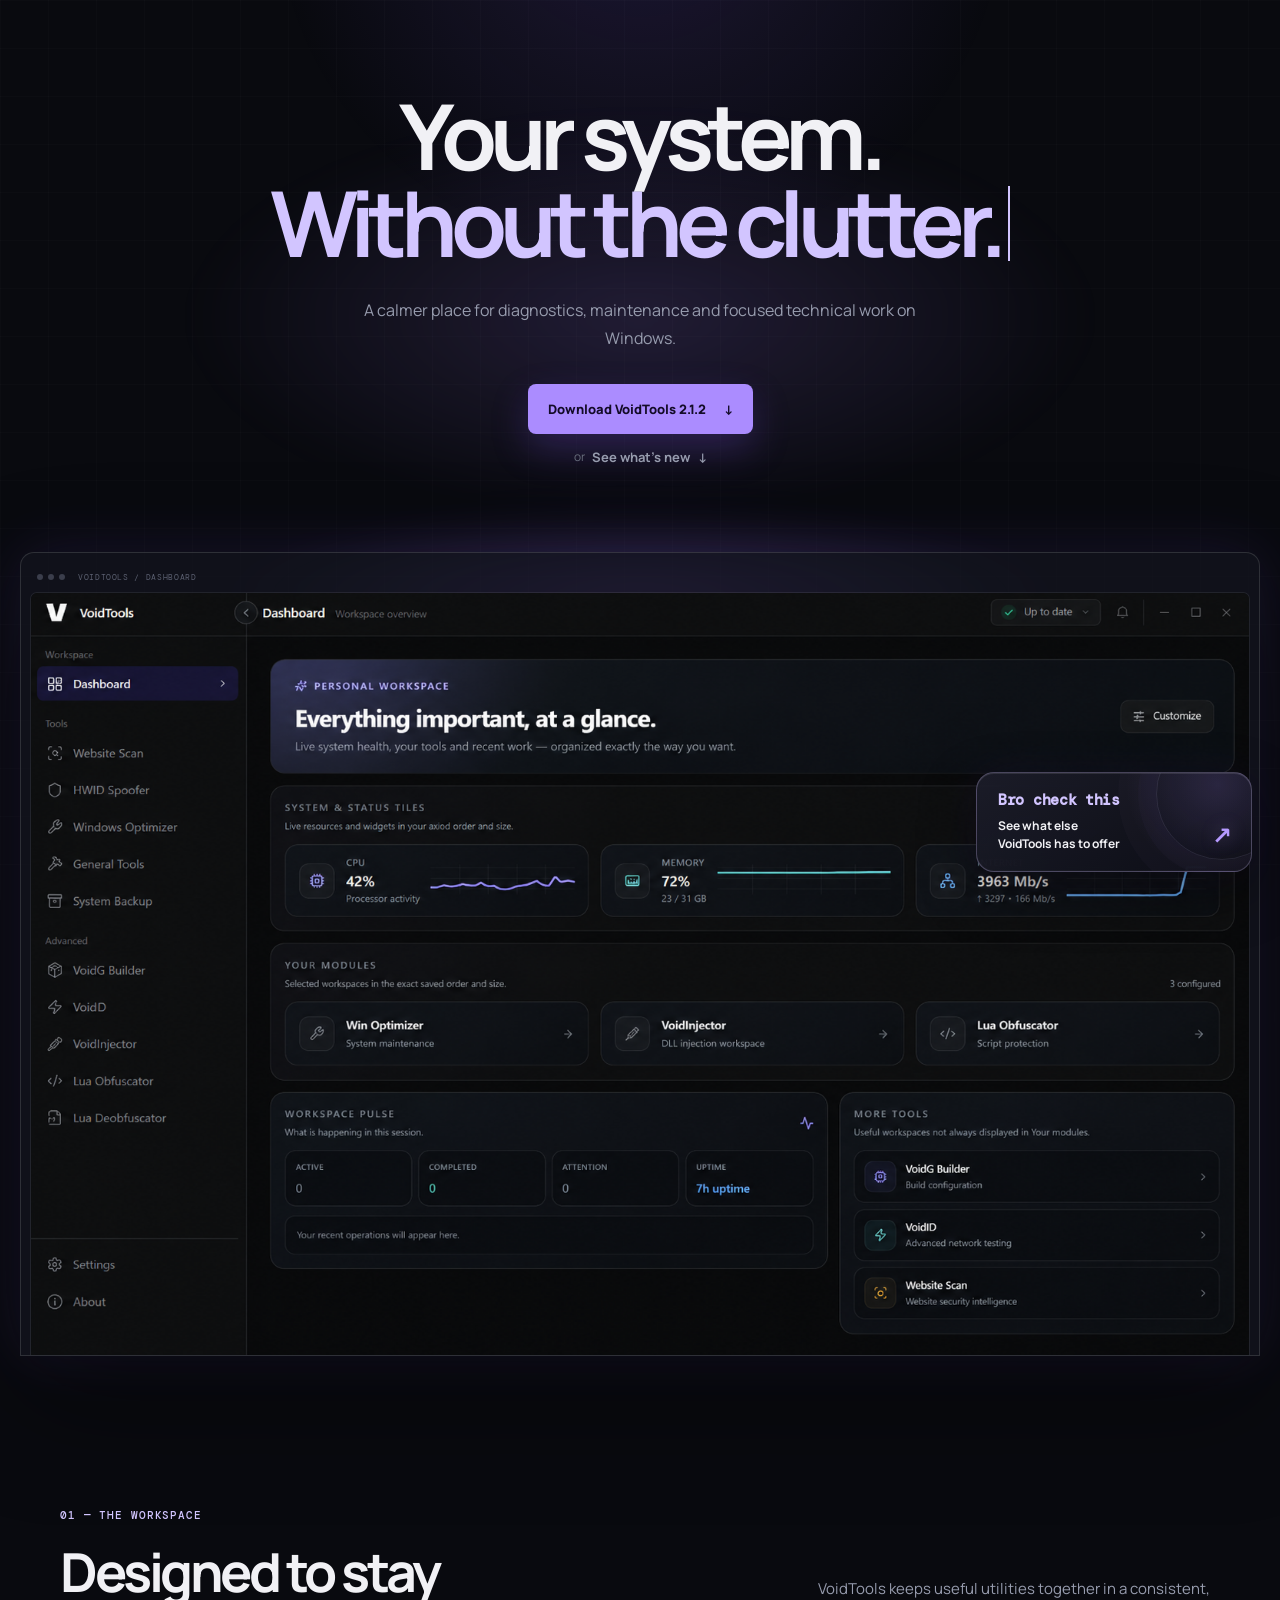
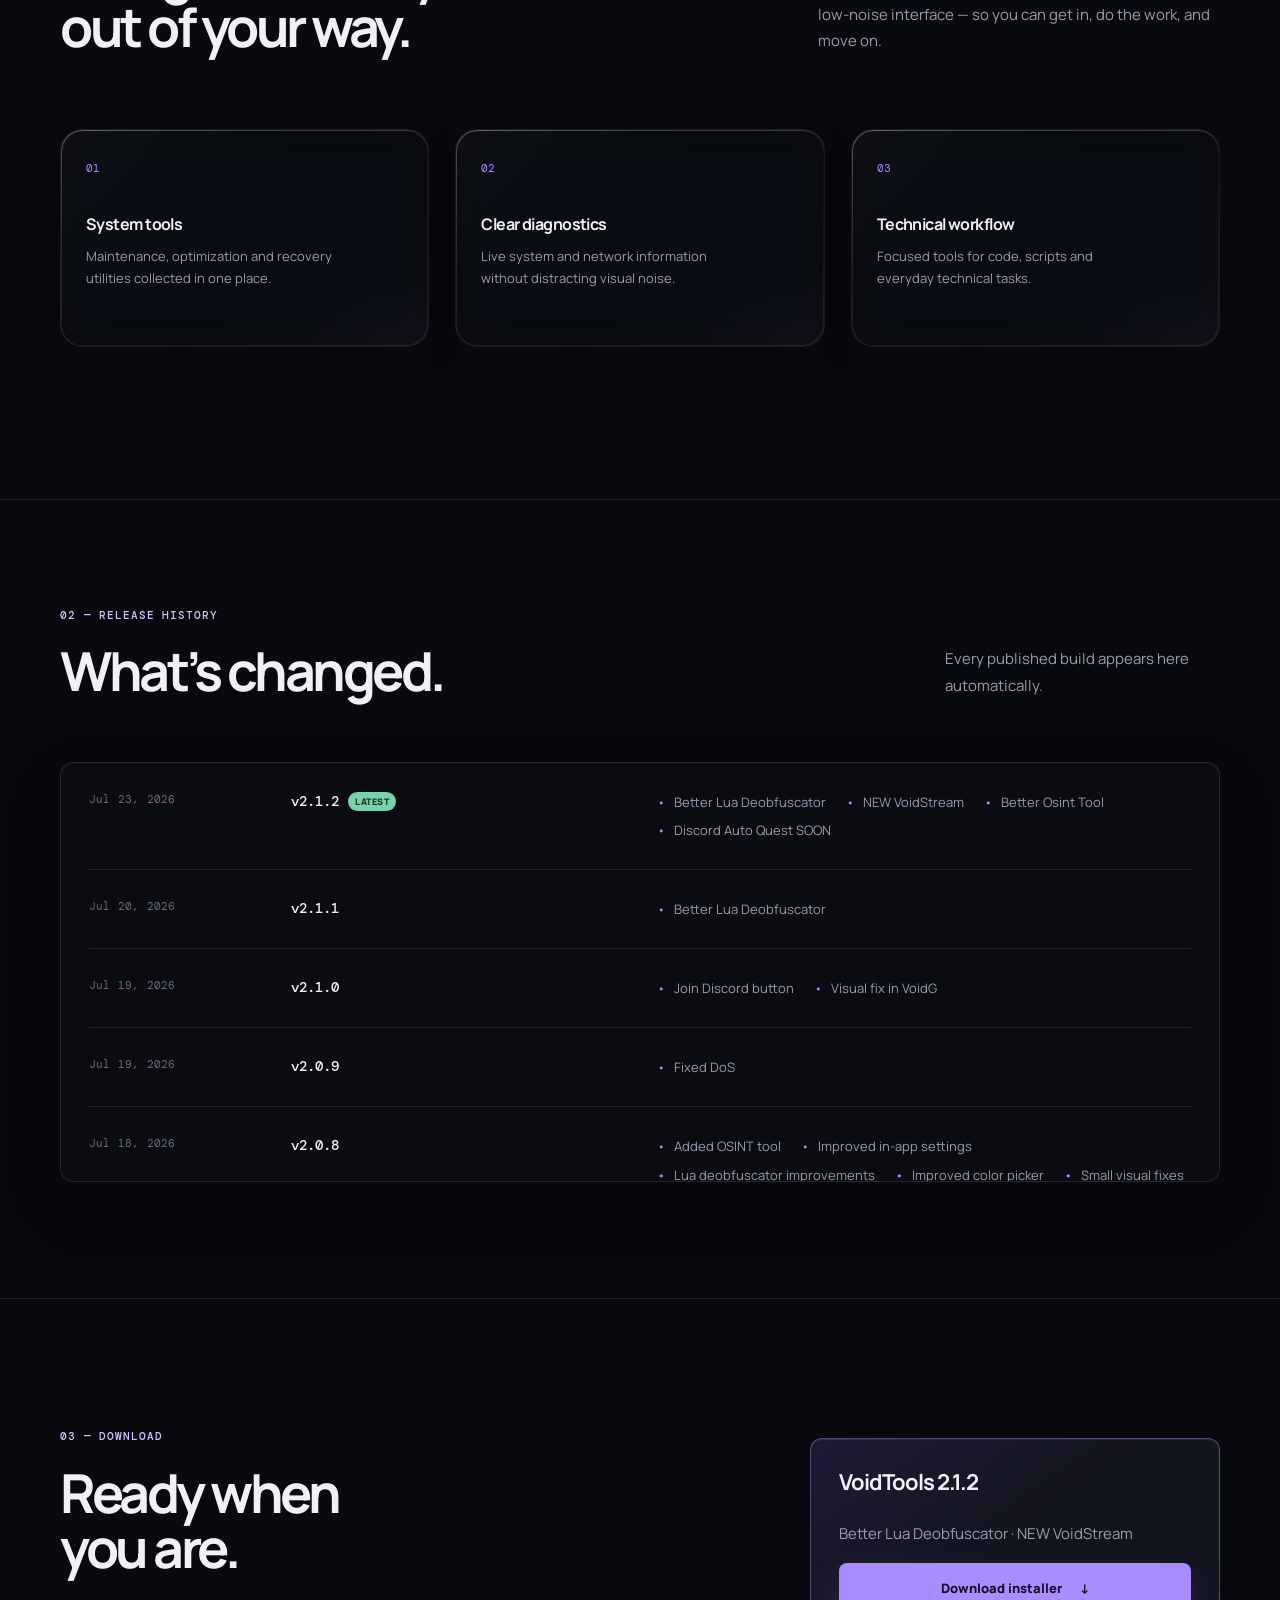
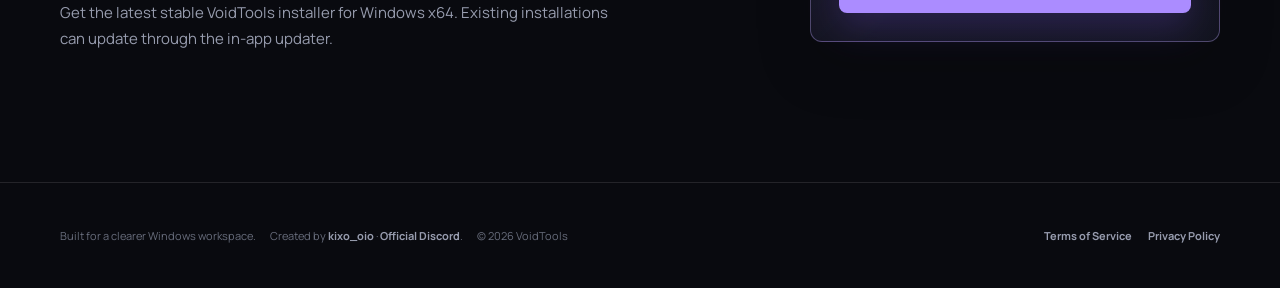
==== commit 5a1a329a: "Refresh VoidTools website experience" ====
--- a/index.html
+++ b/index.html
@@ -23,6 +23,11 @@
   <main id="main-content">
     <section id="top" class="hero">
       <div class="hero-grid" aria-hidden="true"></div>
+      <a class="hero-explore" href="explore/">
+        <span class="hero-explore-kicker">Bro check this</span>
+        <span>See what else<br />VoidTools has to offer</span>
+        <span class="hero-explore-arrow" aria-hidden="true">↗</span>
+      </a>
       <div class="container hero-copy">
         <h1>Your system.<br /><span id="rotating-word" class="rotating-word" aria-live="polite">Without the clutter.</span></h1>
         <p class="hero-description">A calmer place for diagnostics, maintenance and focused technical work on Windows.</p>
@@ -77,8 +82,10 @@
           </div>
           <p>Every published build appears here automatically.</p>
         </div>
-        <div id="release-timeline" class="release-timeline" aria-live="polite">
-          <p class="timeline-loading">Loading release history…</p>
+        <div class="release-timeline-shell">
+          <div id="release-timeline" class="release-timeline" aria-live="polite" aria-label="Release history" tabindex="0">
+            <p class="timeline-loading">Loading release history…</p>
+          </div>
         </div>
       </div>
     </section>
@@ -98,18 +105,19 @@
       </div>
     </section>
 
-    <section class="explore-cta container" aria-labelledby="explore-title">
-      <p class="section-label">More to explore</p>
-      <h2 id="explore-title">Want to see everything<br />VoidTools has to offer?</h2>
-      <a class="text-link explore-link" href="explore.html">Click here <span aria-hidden="true">→</span></a>
-    </section>
   </main>
 
   <footer class="site-footer">
     <div class="container footer-inner">
-      <p>Built for a clearer Windows workspace.</p>
-      <p>Created by <strong>kixo_oio</strong> · Find me on Discord.</p>
-      <span>© <span id="year"></span> VoidTools</span>
+      <div class="footer-copy">
+        <p>Built for a clearer Windows workspace.</p>
+        <p>Created by <strong>kixo_oio</strong> · <a class="footer-contact" href="https://discord.gg/wDz9Dw63A5" rel="noopener noreferrer">Official Discord</a>.</p>
+        <span>© <span id="year"></span> VoidTools</span>
+      </div>
+      <nav class="footer-legal" aria-label="Legal">
+        <a href="terms/">Terms of Service</a>
+        <a href="privacy/">Privacy Policy</a>
+      </nav>
     </div>
   </footer>
 
--- a/styles.css
+++ b/styles.css
@@ -13,7 +13,33 @@
 }
 
 * { box-sizing: border-box; }
-html { scroll-behavior: smooth; }
+html {
+  scroll-behavior: smooth;
+  scrollbar-color: #92959d #292a30;
+  scrollbar-width: auto;
+}
+html::-webkit-scrollbar,
+.release-timeline::-webkit-scrollbar { width: 14px; }
+html::-webkit-scrollbar-track,
+.release-timeline::-webkit-scrollbar-track { background: #292a30; box-shadow: inset 1px 0 rgba(255, 255, 255, .035); }
+html::-webkit-scrollbar-thumb,
+.release-timeline::-webkit-scrollbar-thumb { min-height: 44px; border: 3px solid #292a30; border-radius: 8px; background: #92959d; }
+html::-webkit-scrollbar-thumb:hover,
+.release-timeline::-webkit-scrollbar-thumb:hover { background: #aaa1c2; }
+html::-webkit-scrollbar-button:single-button,
+.release-timeline::-webkit-scrollbar-button:single-button { display: block; height: 14px; border: 0; background-color: #292a30; background-repeat: no-repeat; }
+html::-webkit-scrollbar-button:single-button:vertical:decrement,
+.release-timeline::-webkit-scrollbar-button:single-button:vertical:decrement {
+  background-image: linear-gradient(135deg, transparent 50%, #9699a1 50%), linear-gradient(45deg, #9699a1 50%, transparent 50%);
+  background-position: calc(50% - 2px) 6px, calc(50% + 2px) 6px;
+  background-size: 4px 4px;
+}
+html::-webkit-scrollbar-button:single-button:vertical:increment,
+.release-timeline::-webkit-scrollbar-button:single-button:vertical:increment {
+  background-image: linear-gradient(45deg, transparent 50%, #9699a1 50%), linear-gradient(135deg, #9699a1 50%, transparent 50%);
+  background-position: calc(50% - 2px) 4px, calc(50% + 2px) 4px;
+  background-size: 4px 4px;
+}
 body {
   min-width: 320px;
   margin: 0;
@@ -39,6 +65,14 @@
 
 .hero { position: relative; padding: 92px 0 0; text-align: center; }
 .hero-grid { position: absolute; z-index: -1; top: 105px; left: 50%; width: 960px; height: 425px; transform: translateX(-50%); background: radial-gradient(ellipse, rgba(165, 126, 255, .16), transparent 67%); filter: blur(16px); }
+.hero-explore { position: fixed; z-index: 8; right: 28px; bottom: 28px; isolation: isolate; display: grid; grid-template-columns: 1fr auto; align-items: end; gap: 9px 20px; width: 276px; overflow: hidden; padding: 20px 19px 19px 21px; color: var(--text); border: 1px solid rgba(210, 197, 255, .28); border-radius: 18px; background: radial-gradient(circle at 88% 12%, rgba(171, 140, 255, .16), transparent 36%), linear-gradient(145deg, rgba(28, 29, 42, .94), rgba(12, 13, 20, .96)); box-shadow: inset 0 1px rgba(255, 255, 255, .1), inset 0 -1px rgba(255, 255, 255, .025), 0 20px 55px rgba(0, 0, 0, .42), 0 0 45px rgba(132, 91, 232, .07); -webkit-backdrop-filter: blur(20px) saturate(145%); backdrop-filter: blur(20px) saturate(145%); font-size: 12px; font-weight: 700; line-height: 1.45; text-align: left; animation: explore-teaser-in .55s cubic-bezier(.16, .75, .28, 1) .45s both; transition: transform .24s cubic-bezier(.2, .8, .2, 1), border-color .24s ease, box-shadow .24s ease; }
+.hero-explore::before { position: absolute; z-index: -1; top: -45px; right: -37px; width: 130px; height: 130px; content: ""; border: 1px solid rgba(210, 197, 255, .11); border-radius: 50%; box-shadow: 0 0 0 18px rgba(171, 140, 255, .025), 0 0 0 38px rgba(171, 140, 255, .018); transition: transform .35s ease; }
+.hero-explore:hover { transform: translateY(-5px); border-color: rgba(210, 197, 255, .55); box-shadow: inset 0 1px rgba(255, 255, 255, .13), 0 26px 65px rgba(0, 0, 0, .48), 0 0 55px rgba(132, 91, 232, .13); }
+.hero-explore:hover::before { transform: translate(-5px, 5px) scale(1.06); }
+.hero-explore-kicker { grid-column: 1 / -1; color: var(--accent-bright); font-family: "DM Mono", monospace; font-size: 15px; font-weight: 800; line-height: 1; letter-spacing: -.02em; }
+.hero-explore-arrow { align-self: center; color: #b69aff; font-size: 24px; font-weight: 800; line-height: 1; text-shadow: 0 0 18px rgba(182, 154, 255, .38); transition: transform .24s cubic-bezier(.2, .8, .2, 1), color .24s ease; }
+.hero-explore:hover .hero-explore-arrow { color: #d9ccff; transform: translate(3px, -3px); }
+.hero-explore:focus-visible { outline: 2px solid var(--accent-bright); outline-offset: 4px; }
 .hero-copy { display: flex; flex-direction: column; align-items: center; }
 .section-label { color: var(--accent-bright); font-family: "DM Mono", monospace; font-size: 11px; font-weight: 500; letter-spacing: .08em; text-transform: uppercase; }
 .hero h1 { max-width: 900px; margin: 0; font-size: clamp(54px, 7.1vw, 94px); font-weight: 700; line-height: .96; letter-spacing: -.075em; }
@@ -66,7 +100,10 @@
 h2 { margin: 0; font-size: clamp(38px, 4.2vw, 60px); font-weight: 700; line-height: 1.03; letter-spacing: -.065em; }
 .principles-heading p, .releases-header > p, .download-section > div > p { margin: 0; color: var(--muted); font-size: 15px; line-height: 1.75; }
 .feature-grid { display: grid; grid-template-columns: repeat(3, 1fr); gap: 26px; margin-top: 75px; }
-.feature-grid article { min-height: 218px; padding: 25px; border: 1px solid var(--border); border-radius: 11px; background: linear-gradient(145deg, rgba(255, 255, 255, .04), rgba(255, 255, 255, .015)); }
+.feature-grid article { position: relative; isolation: isolate; min-height: 218px; overflow: hidden; padding: 25px; border: 1px solid rgba(255, 255, 255, .055); border-radius: 22px; background: radial-gradient(90% 80% at 104% 108%, rgba(171, 140, 255, .035), transparent 52%), linear-gradient(135deg, rgba(255, 255, 255, .022), rgba(255, 255, 255, .006) 48%, rgba(255, 255, 255, .015)); box-shadow: inset 0 1px .6px rgba(255, 255, 255, .16), inset 0 -1px .6px rgba(255, 255, 255, .035), inset 1px 0 .6px rgba(255, 255, 255, .055), 0 12px 34px rgba(0, 0, 0, .16); -webkit-backdrop-filter: blur(16px) saturate(145%); backdrop-filter: blur(16px) saturate(145%); transition: transform .28s cubic-bezier(.2, .8, .2, 1), border-color .28s ease, box-shadow .28s ease; }
+.feature-grid article::after { position: absolute; z-index: 2; inset: 0; padding: 1px; content: ""; border-radius: inherit; background: linear-gradient(145deg, rgba(255, 255, 255, .24), rgba(255, 255, 255, .045) 29%, rgba(255, 255, 255, .018) 64%, rgba(210, 197, 255, .1)); pointer-events: none; -webkit-mask: linear-gradient(#000 0 0) content-box, linear-gradient(#000 0 0); mask: linear-gradient(#000 0 0) content-box, linear-gradient(#000 0 0); -webkit-mask-composite: xor; mask-composite: exclude; }
+.feature-grid article > * { position: relative; z-index: 1; }
+.feature-grid article:hover { transform: translateY(-3px) scale(1.006); border-color: rgba(255, 255, 255, .09); box-shadow: inset 0 1px .7px rgba(255, 255, 255, .21), inset 0 -1px .6px rgba(255, 255, 255, .045), 0 18px 46px rgba(0, 0, 0, .21), 0 4px 24px rgba(142, 118, 217, .035); }
 .feature-number { color: var(--accent); font-family: "DM Mono", monospace; font-size: 11px; }
 .feature-grid h3 { margin: 36px 0 11px; font-size: 16px; letter-spacing: -.035em; }
 .feature-grid p { max-width: 275px; margin: 0; color: var(--muted); font-size: 13px; line-height: 1.65; }
@@ -75,7 +112,29 @@
 .releases-header { display: flex; align-items: end; justify-content: space-between; gap: 45px; }
 .releases-header h2 { margin-top: 21px; }
 .releases-header > p { max-width: 275px; }
-.release-timeline { margin-top: 63px; border-top: 1px solid var(--border); }
+.release-timeline-shell {
+  height: 420px;
+  margin-top: 63px;
+  overflow: hidden;
+  border: 1px solid var(--border);
+  border-radius: 14px;
+  background: rgba(13, 14, 21, .72);
+  box-shadow: inset 0 1px rgba(255, 255, 255, .035), 0 24px 60px rgba(0, 0, 0, .14);
+}
+.release-timeline {
+  height: 100%;
+  padding: 0 28px;
+  overflow-y: scroll;
+  overscroll-behavior: contain;
+  scrollbar-color: #92959d #292a30;
+  scrollbar-width: auto;
+}
+.release-timeline-shell:focus-within { box-shadow: inset 0 0 0 1px var(--accent), 0 24px 60px rgba(0, 0, 0, .14); }
+.release-timeline:focus-visible { outline: 0; }
+.release-timeline::-webkit-scrollbar-track { background: #292a30; box-shadow: inset 1px 0 rgba(255, 255, 255, .04); }
+.release-timeline::-webkit-scrollbar-thumb { border-color: #292a30; background: #92959d; }
+.release-timeline::-webkit-scrollbar-thumb:hover { background: #aaa1c2; }
+.release-timeline::-webkit-scrollbar-button:single-button { background-color: #292a30; }
 .timeline-loading { padding: 34px 0; color: var(--muted); font-size: 14px; }
 .release-entry { display: grid; grid-template-columns: 170px minmax(180px, 1fr) 1.6fr; gap: 32px; padding: 29px 0; border-bottom: 1px solid var(--border); }
 .release-date { color: var(--dim); font-family: "DM Mono", monospace; font-size: 11px; letter-spacing: .02em; }
@@ -93,9 +152,6 @@
 .release-card p { min-height: 42px; margin: 10px 0 25px; color: var(--muted); font-size: 12px; line-height: 1.6; }
 .button-full { width: 100%; }
 
-.explore-cta { padding: 0 0 130px; text-align: center; }
-.explore-cta h2 { margin-top: 20px; }
-.explore-link { margin-top: 24px; color: var(--accent-bright); }
 .explore-page { padding: 30px 0 0; }
 .explore-intro { padding-block: 38px 130px; text-align: center; }
 .back-link { position: absolute; top: 36px; left: max(32px, calc((100vw - 1160px) / 2)); color: var(--muted); font-size: 12px; }
@@ -115,7 +171,8 @@
 .catalog-heading { display: grid; grid-template-columns: 1fr 350px; align-items: end; gap: 80px; }
 .catalog-heading > p { margin: 0; color: var(--muted); font-size: 14px; line-height: 1.7; }
 .tool-grid { display: grid; grid-template-columns: repeat(4, 1fr); gap: 14px; margin-top: 62px; }
-.tool-card { display: flex; min-height: 255px; flex-direction: column; padding: 24px; border: 1px solid var(--border); border-radius: 11px; background: linear-gradient(145deg, rgba(255, 255, 255, .035), rgba(255, 255, 255, .012)); }
+.tool-card { display: flex; min-height: 255px; flex-direction: column; padding: 24px; border: 1px solid var(--border); border-radius: 11px; background: linear-gradient(145deg, rgba(255, 255, 255, .035), rgba(255, 255, 255, .012)); transition: transform .2s ease, border-color .2s ease, background .2s ease; }
+.tool-card:hover { transform: translateY(-3px); border-color: rgba(210, 197, 255, .3); background: linear-gradient(145deg, rgba(171, 140, 255, .09), rgba(255, 255, 255, .02)); }
 .tool-card > span, .tool-card small { color: var(--accent); font-family: "DM Mono", monospace; font-size: 10px; letter-spacing: .03em; }
 .tool-card h3 { margin: 45px 0 11px; font-size: 15px; letter-spacing: -.04em; }
 .tool-card p { margin: 0; color: var(--muted); font-size: 12px; line-height: 1.65; }
@@ -123,12 +180,112 @@
 .explore-end { display: flex; flex-direction: column; align-items: center; padding: 105px 24px; border-top: 1px solid var(--border); text-align: center; }
 .explore-end h2 { margin-bottom: 31px; }
 
+.explore-page-v2 { overflow: hidden; padding-top: 0; }
+.explore-hero { position: relative; padding-block: 30px 46px; }
+.explore-hero::before { position: absolute; z-index: -1; top: 60px; left: 50%; width: 820px; height: 560px; content: ""; transform: translateX(-50%); background: radial-gradient(circle, rgba(151, 112, 255, .15), transparent 66%); filter: blur(24px); pointer-events: none; }
+.explore-nav { display: flex; align-items: center; justify-content: space-between; min-height: 44px; }
+.explore-nav-mark { color: #535766; font-family: "DM Mono", monospace; font-size: 9px; letter-spacing: .1em; }
+.explore-hero-grid { display: grid; min-height: 440px; place-items: center; padding-block: 54px 30px; }
+.explore-hero-copy { width: min(100%, 900px); margin-inline: auto; text-align: center; }
+.explore-hero-copy h1 { margin: 21px 0 27px; font-size: clamp(58px, 7vw, 96px); line-height: .91; letter-spacing: -.078em; }
+.explore-hero-copy h1 span { color: var(--accent-bright); }
+.explore-lead { max-width: 620px; margin: 0 auto; color: var(--muted); font-size: 16px; line-height: 1.75; }
+.explore-actions { display: flex; align-items: center; justify-content: center; gap: 28px; margin-top: 28px; }
+.explore-feature { display: grid; grid-template-columns: 1.08fr .92fr; overflow: hidden; margin-top: 48px; border: 1px solid rgba(210, 197, 255, .17); border-radius: 26px; background: radial-gradient(circle at 8% 5%, rgba(171, 140, 255, .12), transparent 34%), rgba(16, 18, 26, .78); box-shadow: inset 0 1px rgba(255, 255, 255, .075), 0 30px 80px rgba(0, 0, 0, .2); }
+.explore-feature-main { padding: 66px 68px; }
+.explore-feature-main h2 { margin: 24px 0 25px; }
+.explore-feature-main > p:not(.section-label) { max-width: 560px; margin: 0 0 26px; color: var(--muted); font-size: 14px; line-height: 1.8; }
+.explore-feature-steps { display: grid; border-left: 1px solid var(--border); }
+.explore-feature-steps article { display: grid; grid-template-columns: 36px 1fr; align-items: center; gap: 17px; padding: 29px 34px; }
+.explore-feature-steps article + article { border-top: 1px solid var(--border); }
+.explore-feature-steps article > span { color: var(--accent); font-family: "DM Mono", monospace; font-size: 10px; }
+.explore-feature-steps strong { font-size: 13px; }
+.explore-feature-steps p { margin: 6px 0 0; color: var(--muted); font-size: 11px; line-height: 1.55; }
+.explore-toolkit { padding-block: 148px 60px; }
+.explore-toolkit-heading { display: grid; grid-template-columns: 1fr 360px; align-items: end; gap: 80px; }
+.explore-toolkit-heading h2 { margin-top: 21px; }
+.explore-toolkit-heading > p { margin: 0; color: var(--muted); font-size: 14px; line-height: 1.75; }
+.tool-clusters { display: grid; gap: 18px; margin-top: 70px; }
+.tool-cluster { display: grid; grid-template-columns: 270px 1fr; overflow: hidden; border: 1px solid var(--border); border-radius: 19px; background: rgba(15, 16, 23, .72); transition: border-color .24s ease, transform .24s ease; }
+.tool-cluster:hover { transform: translateY(-2px); border-color: rgba(210, 197, 255, .22); }
+.tool-cluster > header { display: flex; gap: 20px; padding: 28px; border-right: 1px solid var(--border); background: linear-gradient(145deg, rgba(171, 140, 255, .065), transparent); }
+.tool-cluster > header > span { color: var(--accent); font-family: "DM Mono", monospace; font-size: 10px; }
+.tool-cluster header p { margin: 0 0 9px; color: #666b79; font-family: "DM Mono", monospace; font-size: 9px; letter-spacing: .08em; text-transform: uppercase; }
+.tool-cluster h3 { margin: 0; font-size: 17px; line-height: 1.35; letter-spacing: -.035em; }
+.tool-cluster-items { display: grid; grid-template-columns: repeat(3, minmax(0, 1fr)); }
+.tool-cluster-items article { position: relative; min-height: 190px; padding: 29px 25px 42px; }
+.tool-cluster-items article + article { border-left: 1px solid var(--border); }
+.tool-cluster-items strong { font-size: 13px; }
+.tool-cluster-items p { margin: 12px 0 0; color: var(--muted); font-size: 11px; line-height: 1.65; }
+.tool-cluster-items small { position: absolute; right: 22px; bottom: 18px; color: #5f6370; font-family: "DM Mono", monospace; font-size: 8px; letter-spacing: .08em; }
+.tool-cluster:nth-child(2) .tool-cluster-items { grid-template-columns: repeat(2, minmax(0, 1fr)); }
+.toolkit-more { display: flex; align-items: center; justify-content: center; gap: 9px; margin: 36px 0 0; color: var(--muted); font-size: 13px; font-weight: 700; }
+.toolkit-more span { color: var(--accent-bright); font-family: "DM Mono", monospace; font-size: 16px; font-weight: 500; }
+.explore-end-v2 { position: relative; margin-top: 70px; padding-block: 150px; border-top: 1px solid var(--border); }
+.explore-end-v2::before { position: absolute; z-index: -1; top: 50%; left: 50%; width: 620px; height: 300px; content: ""; transform: translate(-50%, -50%); background: radial-gradient(ellipse, rgba(171, 140, 255, .13), transparent 68%); filter: blur(20px); }
+.explore-end-v2 h2 { margin: 21px 0 34px; }
+.explore-end-v2 h2 span { color: var(--accent-bright); }
+.error-page { display: grid; min-height: 100vh; overflow: hidden; place-items: center; background: radial-gradient(circle at 50% 35%, rgba(155, 114, 255, .13), transparent 34%), var(--bg); }
+.error-shell { position: relative; width: min(calc(100% - 40px), 760px); padding: 80px 36px; text-align: center; }
+.error-orbit { position: relative; display: flex; width: 250px; height: 126px; align-items: center; justify-content: center; gap: 7px; margin: 0 auto 44px; color: #e8e1ff; font-family: "DM Mono", monospace; font-size: 54px; letter-spacing: -.1em; }
+.error-orbit::before, .error-orbit::after { position: absolute; inset: 0; content: ""; border: 1px solid rgba(210, 197, 255, .16); border-radius: 50%; transform: rotate(-10deg); }
+.error-orbit::after { inset: 17px -35px; border-color: rgba(210, 197, 255, .07); transform: rotate(14deg); }
+.error-orbit span:nth-child(2) { color: var(--accent-bright); text-shadow: 0 0 28px rgba(171, 140, 255, .48); }
+.error-shell h1 { margin: 21px 0 22px; font-size: clamp(46px, 7vw, 78px); line-height: .98; letter-spacing: -.068em; }
+.error-shell > p:not(.section-label) { max-width: 580px; margin: 0 auto; color: var(--muted); font-size: 14px; line-height: 1.75; }
+.error-actions { display: flex; align-items: center; justify-content: center; gap: 28px; margin-top: 35px; }
+.error-status { display: flex; align-items: center; justify-content: center; gap: 8px; margin-top: 68px; color: #5f6370; font-family: "DM Mono", monospace; font-size: 9px; }
+.error-status span { width: 5px; height: 5px; border-radius: 50%; background: var(--accent); box-shadow: 0 0 9px rgba(171, 140, 255, .6); }
+
 .site-footer { border-top: 1px solid var(--border); }
-.footer-inner { display: flex; min-height: 105px; flex-direction: column; align-items: center; justify-content: center; gap: 8px; color: var(--dim); font-size: 11px; text-align: center; }
-.footer-inner p { margin: 0; }
-.footer-inner strong { color: var(--muted); font-weight: 700; }
+.footer-inner { display: flex; min-height: 105px; align-items: center; justify-content: space-between; gap: 28px; color: var(--dim); font-size: 11px; }
+.footer-copy { display: flex; flex-wrap: wrap; align-items: center; gap: 8px 14px; }
+.footer-copy p { margin: 0; }
+.footer-copy strong { color: var(--muted); font-weight: 700; }
+.footer-contact { color: var(--muted); font-weight: 700; transition: color .18s ease; }
+.footer-contact:hover { color: var(--accent-bright); }
+.footer-legal { display: flex; align-items: center; gap: 16px; white-space: nowrap; }
+.footer-legal a { color: var(--muted); font-weight: 700; transition: color .18s ease; }
+.footer-legal a:hover { color: var(--accent-bright); }
+
+.legal-page { padding: 30px 0 110px; }
+.legal-hero { max-width: 1160px; padding: 70px 0 58px 300px; }
+.legal-hero h1 { margin: 20px 0 18px; font-size: clamp(48px, 6.4vw, 78px); font-weight: 700; line-height: .98; letter-spacing: -.07em; }
+.legal-hero > p:not(.section-label) { max-width: 600px; margin: 0; color: var(--muted); font-size: 15px; line-height: 1.7; }
+.legal-layout { display: grid; grid-template-columns: 210px minmax(0, 1fr); align-items: start; gap: 90px; }
+.legal-toc { position: sticky; top: 28px; padding: 18px; border: 1px solid var(--border); border-radius: 10px; background: rgba(16, 18, 26, .72); }
+.legal-toc > p { margin: 0 0 12px; color: var(--text); font-size: 11px; font-weight: 800; letter-spacing: .02em; }
+.legal-toc ol { display: grid; gap: 7px; margin: 0; padding: 0; list-style: none; counter-reset: legal-toc; }
+.legal-toc li { counter-increment: legal-toc; }
+.legal-toc a { display: grid; grid-template-columns: 20px 1fr; gap: 4px; color: var(--dim); font-size: 10px; line-height: 1.4; transition: color .18s ease; }
+.legal-toc a::before { color: #565b69; content: counter(legal-toc, decimal-leading-zero); font-family: "DM Mono", monospace; font-size: 8px; }
+.legal-toc a:hover { color: var(--accent-bright); }
+.legal-content { width: 100%; max-width: 860px; }
+.legal-content section { padding: 30px 0; border-top: 1px solid var(--border); }
+.legal-content section[id] { scroll-margin-top: 24px; }
+.legal-content h2 { font-size: clamp(24px, 3vw, 32px); letter-spacing: -.055em; }
+.legal-content p, .legal-content li { color: var(--muted); font-size: 14px; line-height: 1.75; }
+.legal-content p { margin: 14px 0 0; }
+.legal-content ul { margin: 14px 0 0; padding-left: 20px; }
+.legal-content li + li { margin-top: 7px; }
+.legal-content strong { color: var(--text); }
+.legal-content a { color: var(--accent-bright); text-decoration: underline; text-underline-offset: 3px; }
+.legal-notice { padding: 18px 20px; border: 1px solid rgba(210, 197, 255, .25); border-radius: 10px; background: rgba(171, 140, 255, .07); }
+.legal-content .legal-notice { padding: 24px 26px; }
+.legal-notice > strong { display: block; font-size: 14px; }
+.legal-summary-list { margin-top: 12px !important; }
+
+.legal-document { scroll-behavior: auto; }
+.legal-document *, .legal-document *::before, .legal-document *::after { animation: none !important; transition: none !important; }
+
+.reveal { opacity: 0; transform: translateY(14px); transition: opacity .55s ease, transform .55s ease; }
+.reveal.is-visible { opacity: 1; transform: translateY(0); }
 
 @keyframes cursor-blink { 50% { opacity: 0; } }
+@keyframes explore-teaser-in {
+  from { opacity: 0; transform: translateY(26px); }
+  to { opacity: 1; transform: translateY(0); }
+}
 @keyframes confetti-fall {
   0% { opacity: 1; transform: translate3d(0, 0, 0) rotate(0); }
   100% { opacity: 0; transform: translate3d(var(--drift), var(--drop), 0) rotate(var(--turn)); }
@@ -147,13 +304,27 @@
   .release-notes { grid-column: 2; }
   .download-section { padding-block: 92px; }
   .back-link { position: static; margin-bottom: 70px; }
+  .legal-hero { padding-left: 0; }
+  .legal-layout { grid-template-columns: 1fr; gap: 28px; }
+  .legal-toc { position: static; }
+  .legal-toc ol { grid-template-columns: repeat(2, minmax(0, 1fr)); column-gap: 20px; }
   .explore-intro { padding-bottom: 90px; }
   .lua-feature, .catalog-heading { grid-template-columns: 1fr; gap: 35px; }
   .lua-feature { padding: 38px; }
   .tool-catalog { padding-block: 96px; }
   .tool-grid { grid-template-columns: repeat(2, 1fr); }
+  .explore-hero-grid { grid-template-columns: 1fr; min-height: 0; padding-block: 64px 36px; }
+  .explore-hero-copy { max-width: 680px; }
+  .explore-feature { grid-template-columns: 1fr; }
+  .explore-feature-steps { border-top: 1px solid var(--border); border-left: 0; }
+  .explore-toolkit-heading { grid-template-columns: 1fr; gap: 28px; }
+  .explore-toolkit-heading > p { max-width: 580px; }
+  .tool-cluster { grid-template-columns: 1fr; }
+  .tool-cluster > header { border-right: 0; border-bottom: 1px solid var(--border); }
 }
 @media (max-width: 560px) {
+  .release-timeline-shell { height: 390px; }
+  .release-timeline { padding: 0 18px; }
   .hero h1 { font-size: clamp(44px, 14vw, 63px); }
   .rotating-word { min-width: 0; }
   .hero-description { font-size: 14px; }
@@ -165,10 +336,36 @@
   .tool-grid { grid-template-columns: 1fr; margin-top: 40px; }
   .tool-card { min-height: 210px; }
   .footer-inner { min-height: 0; padding-block: 24px; }
+  .footer-inner { flex-direction: column; align-items: flex-start; gap: 16px; }
+  .footer-legal { gap: 14px; }
+  .hero-explore { right: 16px; bottom: 16px; width: min(calc(100% - 32px), 290px); }
+  .legal-page { padding-top: 0; }
+  .legal-hero { padding-block: 34px 48px; }
+  .legal-toc ol { grid-template-columns: 1fr; }
+  .explore-hero { padding-block: 20px 34px; }
+  .explore-nav-mark { display: none; }
+  .explore-hero-grid { padding-block: 48px 24px; }
+  .explore-hero-copy h1 { font-size: clamp(48px, 15vw, 68px); }
+  .explore-lead { font-size: 14px; }
+  .explore-actions { align-items: center; flex-direction: column; gap: 22px; }
+  .explore-feature { margin-top: 36px; border-radius: 19px; }
+  .explore-feature-main { padding: 42px 27px; }
+  .explore-feature-steps article { padding: 25px 27px; }
+  .explore-toolkit { padding-top: 104px; }
+  .tool-clusters { margin-top: 48px; }
+  .tool-cluster-items, .tool-cluster:nth-child(2) .tool-cluster-items { grid-template-columns: 1fr; }
+  .tool-cluster-items article { min-height: 0; padding: 25px 24px 45px; }
+  .tool-cluster-items article + article { border-top: 1px solid var(--border); border-left: 0; }
+  .explore-end-v2 { margin-top: 40px; padding-block: 110px; }
+  .error-shell { padding-inline: 0; }
+  .error-orbit { width: 190px; height: 100px; margin-bottom: 36px; font-size: 46px; }
+  .error-actions { align-items: center; flex-direction: column; gap: 22px; }
+  .error-status { align-items: flex-start; line-height: 1.5; }
 }
 @media (prefers-reduced-motion: reduce) {
   html { scroll-behavior: auto; }
   .rotating-word::after { animation: none; }
-  .button, .text-link { transition: none; }
+  .button, .text-link, .hero-explore, .hero-explore-arrow, .feature-grid article, .tool-card, .reveal { animation: none; transition: none; }
   .confetti-piece { animation: none; }
-}
+  .reveal { opacity: 1; transform: none; }
+}
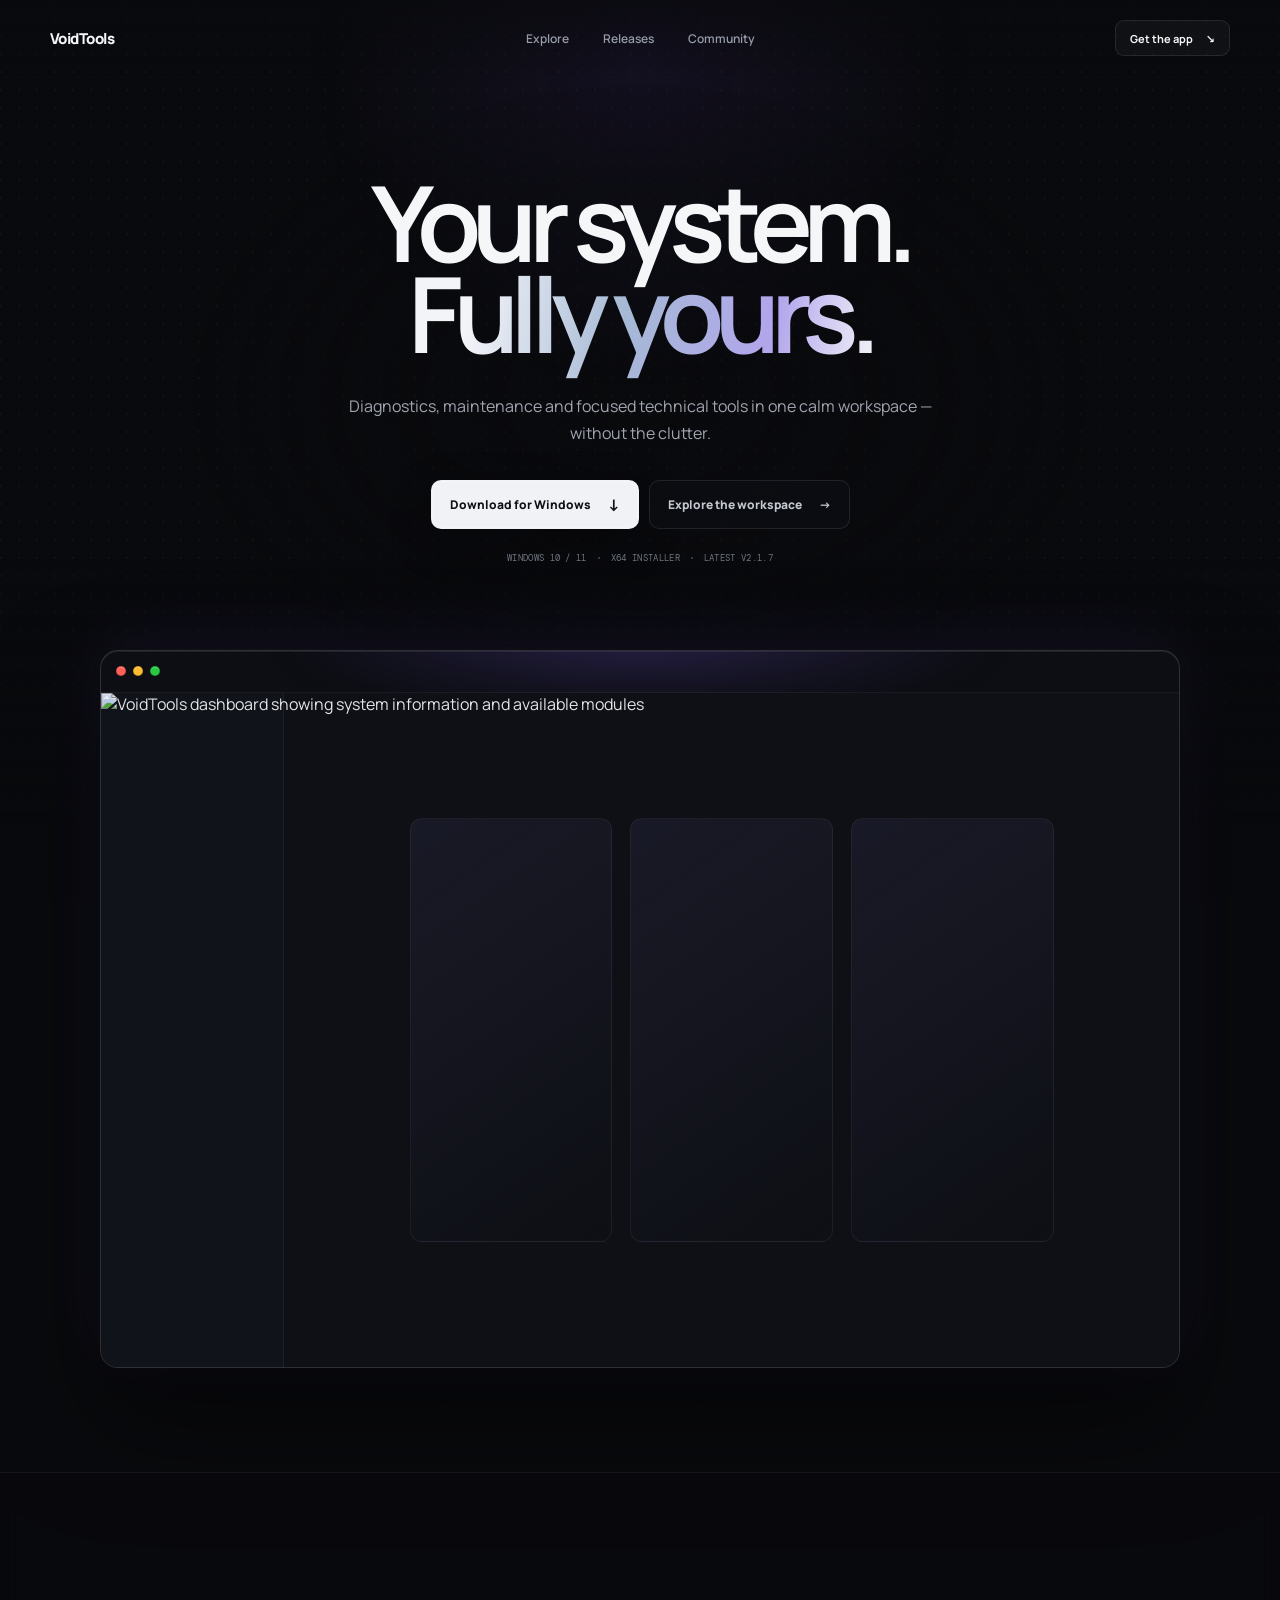
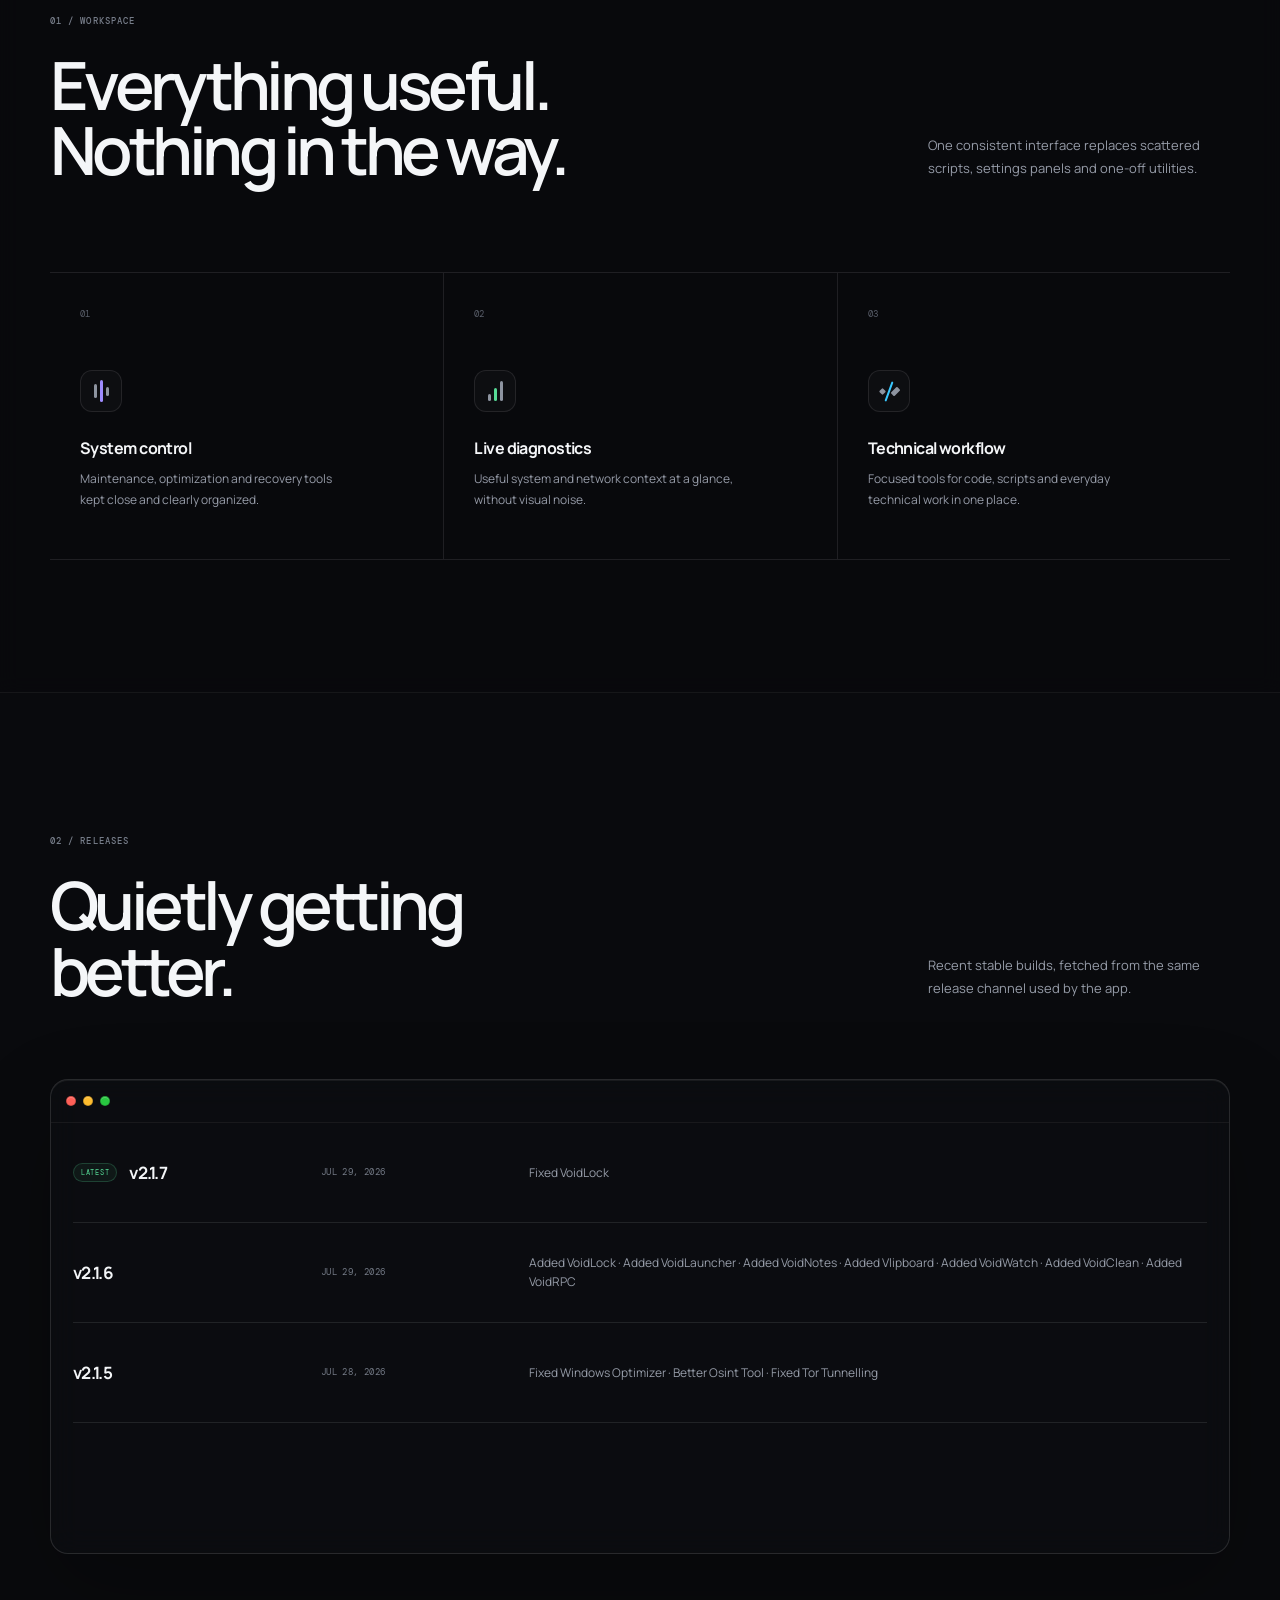
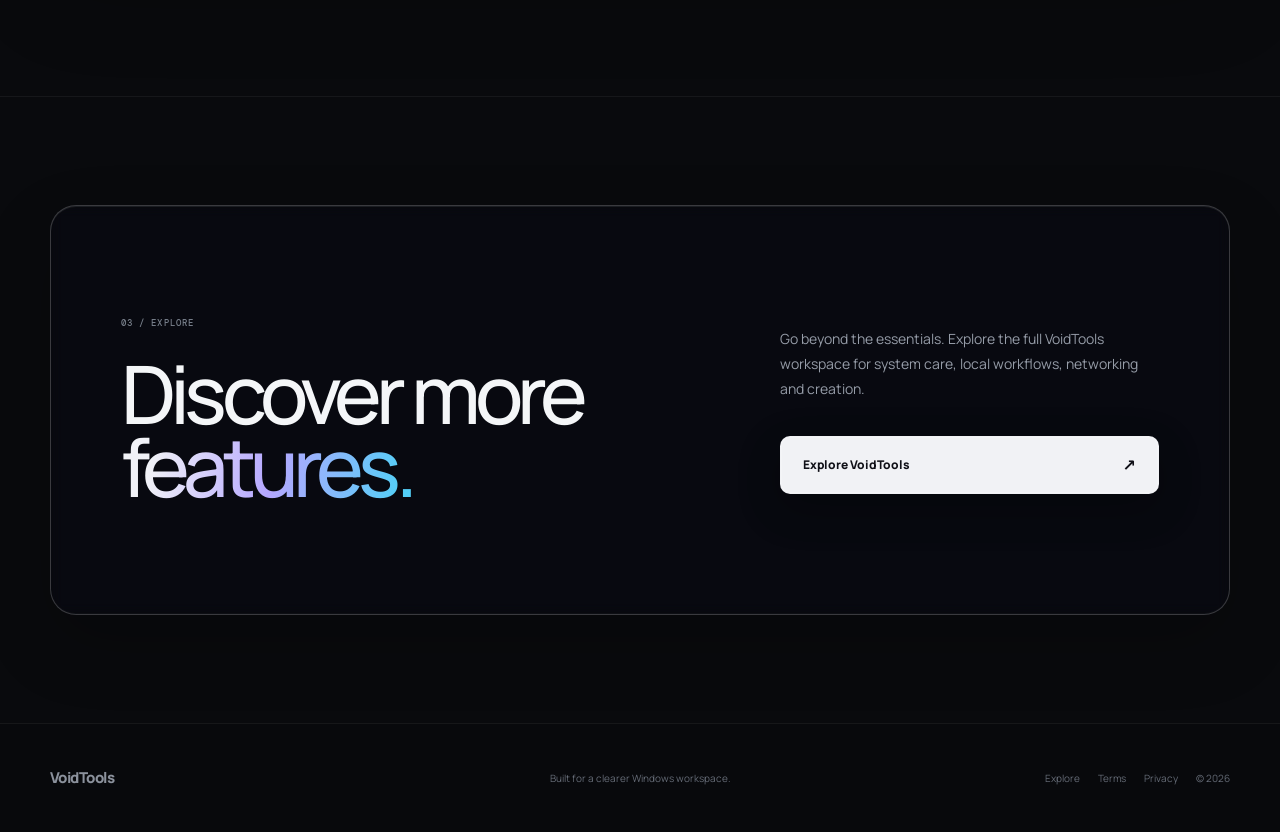
==== commit fed039e3: "Deploy refreshed VoidTools website" ====
--- a/index.html
+++ b/index.html
@@ -3,124 +3,194 @@
 <head>
   <meta charset="UTF-8" />
   <meta name="viewport" content="width=device-width, initial-scale=1" />
-  <meta name="theme-color" content="#090a0f" />
-  <meta name="description" content="VoidTools — a refined Windows utility workspace." />
-  <meta property="og:title" content="VoidTools — Windows Utility Workspace" />
-  <meta property="og:description" content="System tools and technical utilities in one focused Windows workspace." />
+  <meta name="theme-color" content="#090a0d" />
+  <meta name="description" content="VoidTools — a focused Windows workspace for diagnostics, maintenance and technical work." />
+  <meta property="og:title" content="VoidTools — Your system, fully yours." />
+  <meta property="og:description" content="Useful Windows tools, one quiet workspace." />
   <meta property="og:type" content="website" />
   <meta property="og:url" content="https://voidtools.software/" />
   <meta property="og:image" content="https://voidtools.software/voidtools-dashboard.png" />
-  <title>VoidTools — Windows Utility Workspace</title>
+  <title>VoidTools — Your system, fully yours.</title>
   <link rel="preconnect" href="https://fonts.googleapis.com" />
   <link rel="preconnect" href="https://fonts.gstatic.com" crossorigin />
   <link href="https://fonts.googleapis.com/css2?family=DM+Mono:wght@400;500&family=Manrope:wght@400;500;600;700;800&display=swap" rel="stylesheet" />
   <link rel="icon" href="favicon.svg" type="image/svg+xml" />
-  <link rel="stylesheet" href="styles.css" />
+  <link rel="stylesheet" href="styles.css?v=beta-20260730-12" />
 </head>
 <body>
   <a class="skip-link" href="#main-content">Skip to content</a>
+  <canvas id="dot-field" class="dot-field" aria-hidden="true"></canvas>
+  <div class="page-glow" aria-hidden="true"></div>
+
+  <header class="site-header">
+    <nav class="navigation shell" aria-label="Main navigation">
+      <a class="brand" href="#top" aria-label="VoidTools home">
+        <span>VoidTools</span>
+      </a>
+
+      <div class="nav-links">
+        <a href="explore/">Explore</a>
+        <a href="#releases">Releases</a>
+        <a href="https://discord.gg/wDz9Dw63A5" target="_blank" rel="noopener noreferrer">Community</a>
+      </div>
+
+      <a class="nav-download js-latest-download" href="https://github.com/LordSniper007/LordSniper007.github.io/releases/download/v2.1.7/VoidTools-Setup-v2.1.7-win64.exe">
+        <span>Get the app</span>
+        <span aria-hidden="true">↘</span>
+      </a>
+    </nav>
+  </header>
 
   <main id="main-content">
-    <section id="top" class="hero">
-      <div class="hero-grid" aria-hidden="true"></div>
-      <a class="hero-explore" href="explore/">
-        <span class="hero-explore-kicker">Bro check this</span>
-        <span>See what else<br />VoidTools has to offer</span>
-        <span class="hero-explore-arrow" aria-hidden="true">↗</span>
-      </a>
-      <div class="container hero-copy">
-        <h1>Your system.<br /><span id="rotating-word" class="rotating-word" aria-live="polite">Without the clutter.</span></h1>
-        <p class="hero-description">A calmer place for diagnostics, maintenance and focused technical work on Windows.</p>
+    <section id="top" class="hero shell">
+      <div class="hero-copy">
+        <h1>Your system.<br /><span>Fully yours.</span></h1>
+        <p>Diagnostics, maintenance and focused technical tools in one calm workspace — without the clutter.</p>
+
         <div class="hero-actions">
-          <a id="download-button" class="button" href="https://github.com/LordSniper007/LordSniper007.github.io/releases/latest" download>
-            <span>Download for Windows</span><span aria-hidden="true">↓</span>
+          <a id="download-button" class="button button-primary js-latest-download" href="https://github.com/LordSniper007/LordSniper007.github.io/releases/download/v2.1.7/VoidTools-Setup-v2.1.7-win64.exe">
+            <span>Download for Windows</span>
+            <span class="button-icon" aria-hidden="true">↓</span>
           </a>
-          <div class="hero-secondary">
-            <span>or</span>
-            <a class="text-link" href="#releases">See what’s new <span aria-hidden="true">↓</span></a>
-          </div>
+          <a class="button button-quiet" href="explore/">
+            Explore the workspace
+            <span aria-hidden="true">→</span>
+          </a>
+        </div>
+
+        <div class="hero-meta" aria-label="Product details">
+          <span>Windows 10 / 11</span>
+          <span class="meta-divider" aria-hidden="true"></span>
+          <span>x64 installer</span>
+          <span class="meta-divider" aria-hidden="true"></span>
+          <span id="hero-version">Latest v2.1.7</span>
         </div>
       </div>
 
-      <div id="product" class="preview wide-container">
-        <div class="preview-topbar" aria-hidden="true"><span></span><span></span><span></span><i>VOIDTOOLS / DASHBOARD</i></div>
-        <img src="voidtools-dashboard.png" alt="VoidTools dashboard with system charts and available modules" width="1586" height="992" />
-      </div>
-    </section>
-
-    <section class="principles container" aria-labelledby="principles-title">
-      <div class="section-label">01 — The workspace</div>
-      <div class="principles-heading">
-        <h2 id="principles-title">Designed to stay<br />out of your way.</h2>
-        <p>VoidTools keeps useful utilities together in a consistent, low-noise interface — so you can get in, do the work, and move on.</p>
-      </div>
-      <div class="feature-grid">
-        <article>
-          <span class="feature-number">01</span>
-          <h3>System tools</h3>
-          <p>Maintenance, optimization and recovery utilities collected in one place.</p>
-        </article>
-        <article>
-          <span class="feature-number">02</span>
-          <h3>Clear diagnostics</h3>
-          <p>Live system and network information without distracting visual noise.</p>
-        </article>
-        <article>
-          <span class="feature-number">03</span>
-          <h3>Technical workflow</h3>
-          <p>Focused tools for code, scripts and everyday technical tasks.</p>
-        </article>
-      </div>
-    </section>
-
-    <section id="releases" class="releases-section" aria-labelledby="releases-title">
-      <div class="container">
-        <div class="releases-header">
-          <div>
-            <div class="section-label">02 — Release history</div>
-            <h2 id="releases-title">What’s changed.</h2>
+      <div class="product-frame">
+        <div class="product-bar">
+          <div class="window-controls">
+            <button class="window-control-close" type="button" aria-label="Activate hidden Void mode"></button>
+            <i aria-hidden="true"></i><i aria-hidden="true"></i>
           </div>
-          <p>Every published build appears here automatically.</p>
         </div>
-        <div class="release-timeline-shell">
-          <div id="release-timeline" class="release-timeline" aria-live="polite" aria-label="Release history" tabindex="0">
-            <p class="timeline-loading">Loading release history…</p>
+        <div class="product-screen">
+          <img src="https://voidtools.software/voidtools-dashboard.png" alt="VoidTools dashboard showing system information and available modules" width="1586" height="992" />
+          <div class="screen-fallback" aria-hidden="true">
+            <div class="fallback-sidebar"></div>
+            <div class="fallback-content">
+              <i></i><i></i><i></i>
+            </div>
           </div>
         </div>
       </div>
     </section>
 
-    <section id="download" class="download-section container" aria-labelledby="download-title">
-      <div>
-        <div class="section-label">03 — Download</div>
-        <h2 id="download-title">Ready when<br />you are.</h2>
-        <p>Get the latest stable VoidTools installer for Windows x64. Existing installations can update through the in-app updater.</p>
-      </div>
-      <div class="release-card">
-        <strong id="download-status-title">Latest release</strong>
-        <p id="download-status-copy">Loading the latest installer details…</p>
-        <a id="download-button-secondary" class="button button-full" href="https://github.com/LordSniper007/LordSniper007.github.io/releases/latest" download>
-          <span>Download installer</span><span aria-hidden="true">↓</span>
-        </a>
+    <section id="workspace" class="workspace-section section-panel">
+      <div class="shell">
+        <div class="section-heading">
+          <div>
+            <span class="section-index">01 / Workspace</span>
+            <h2>Everything useful.<br />Nothing in the way.</h2>
+          </div>
+          <p>One consistent interface replaces scattered scripts, settings panels and one-off utilities.</p>
+        </div>
+
+        <div class="feature-list">
+          <article class="feature">
+            <span class="feature-number">01</span>
+            <div class="feature-icon" aria-hidden="true"><i></i><i></i><i></i></div>
+            <h3>System control</h3>
+            <p>Maintenance, optimization and recovery tools kept close and clearly organized.</p>
+          </article>
+          <article class="feature">
+            <span class="feature-number">02</span>
+            <div class="feature-icon feature-icon-signal" aria-hidden="true"><i></i><i></i><i></i></div>
+            <h3>Live diagnostics</h3>
+            <p>Useful system and network context at a glance, without visual noise.</p>
+          </article>
+          <article class="feature">
+            <span class="feature-number">03</span>
+            <div class="feature-icon feature-icon-code" aria-hidden="true"><i></i><i></i><i></i></div>
+            <h3>Technical workflow</h3>
+            <p>Focused tools for code, scripts and everyday technical work in one place.</p>
+          </article>
+        </div>
       </div>
     </section>
 
+    <section id="releases" class="releases-section shell">
+      <div class="section-heading">
+        <div>
+          <span class="section-index">02 / Releases</span>
+          <h2>Quietly getting<br />better.</h2>
+        </div>
+        <p>Recent stable builds, fetched from the same release channel used by the app.</p>
+      </div>
+
+      <div class="release-window">
+        <div class="release-window-bar">
+          <div class="window-controls">
+            <button class="window-control-close" type="button" aria-label="Activate hidden Void mode"></button>
+            <i aria-hidden="true"></i><i aria-hidden="true"></i>
+          </div>
+        </div>
+
+        <div id="release-list" class="release-list" aria-live="polite" aria-busy="true" aria-label="Release history" tabindex="0">
+          <article class="release-row is-latest">
+            <div class="release-version"><span>Latest</span><strong>v2.1.7</strong></div>
+            <time datetime="2026-07-29">Jul 29, 2026</time>
+            <p>Fixed VoidLock</p>
+          </article>
+          <article class="release-row">
+            <div class="release-version"><strong>v2.1.6</strong></div>
+            <time datetime="2026-07-29">Jul 29, 2026</time>
+            <p>Added VoidLock · Added VoidLauncher · Added VoidNotes · Added Vlipboard · Added VoidWatch · Added VoidClean · Added VoidRPC</p>
+          </article>
+          <article class="release-row">
+            <div class="release-version"><strong>v2.1.5</strong></div>
+            <time datetime="2026-07-28">Jul 28, 2026</time>
+            <p>Fixed Windows Optimizer · Better Osint Tool · Fixed Tor Tunnelling</p>
+          </article>
+        </div>
+
+      </div>
+    </section>
+
+    <section id="discover" class="discover-section">
+      <div class="shell discover-inner">
+        <div class="discover-window">
+          <div class="discover-heading">
+            <span class="section-index">03 / Explore</span>
+            <h2>Discover more<br /><span>features.</span></h2>
+          </div>
+          <div class="discover-side">
+            <p>Go beyond the essentials. Explore the full VoidTools workspace for system care, local workflows, networking and creation.</p>
+            <a class="button button-primary discover-button" href="explore/">
+              <span>Explore VoidTools</span>
+              <span class="button-icon" aria-hidden="true">↗</span>
+            </a>
+          </div>
+        </div>
+      </div>
+    </section>
   </main>
 
   <footer class="site-footer">
-    <div class="container footer-inner">
-      <div class="footer-copy">
-        <p>Built for a clearer Windows workspace.</p>
-        <p>Created by <strong>kixo_oio</strong> · <a class="footer-contact" href="https://discord.gg/wDz9Dw63A5" rel="noopener noreferrer">Official Discord</a>.</p>
-        <span>© <span id="year"></span> VoidTools</span>
+    <div class="shell footer-inner">
+      <a class="brand brand-muted" href="#top">
+        <span>VoidTools</span>
+      </a>
+      <p>Built for a clearer Windows workspace.</p>
+      <div class="footer-links">
+        <a href="explore/">Explore</a>
+        <a href="terms/">Terms</a>
+        <a href="privacy/">Privacy</a>
+        <span>© <span id="year"></span></span>
       </div>
-      <nav class="footer-legal" aria-label="Legal">
-        <a href="terms/">Terms of Service</a>
-        <a href="privacy/">Privacy Policy</a>
-      </nav>
     </div>
   </footer>
 
-  <script src="script.js" defer></script>
+  <script src="script.js?v=beta-download-1" defer></script>
 </body>
 </html>
--- a/styles.css
+++ b/styles.css
@@ -1,371 +1,1818 @@
 :root {
   color-scheme: dark;
-  --background: #090a0f;
-  --surface: #10121a;
-  --surface-light: #151824;
-  --text: #f1f1f5;
-  --muted: #979cae;
-  --dim: #686d7c;
-  --border: rgba(255, 255, 255, .11);
-  --accent: #ab8cff;
-  --accent-bright: #d2c5ff;
-  --green: #87e7bd;
-}
-
-* { box-sizing: border-box; }
+  --background: #090a0d;
+  --surface: rgba(15, 17, 22, .82);
+  --surface-solid: #101217;
+  --text: #f4f6f8;
+  --muted: #969ca8;
+  --dim: #686e79;
+  --line: rgba(255, 255, 255, .095);
+  --line-soft: rgba(255, 255, 255, .055);
+  --accent: #9f8cff;
+  --cyan: #39c8ff;
+  --green: #57db96;
+  --shell: 1180px;
+  --radius: 18px;
+}
+
+* {
+  box-sizing: border-box;
+}
+
 html {
   scroll-behavior: smooth;
-  scrollbar-color: #92959d #292a30;
-  scrollbar-width: auto;
-}
-html::-webkit-scrollbar,
-.release-timeline::-webkit-scrollbar { width: 14px; }
-html::-webkit-scrollbar-track,
-.release-timeline::-webkit-scrollbar-track { background: #292a30; box-shadow: inset 1px 0 rgba(255, 255, 255, .035); }
-html::-webkit-scrollbar-thumb,
-.release-timeline::-webkit-scrollbar-thumb { min-height: 44px; border: 3px solid #292a30; border-radius: 8px; background: #92959d; }
-html::-webkit-scrollbar-thumb:hover,
-.release-timeline::-webkit-scrollbar-thumb:hover { background: #aaa1c2; }
-html::-webkit-scrollbar-button:single-button,
-.release-timeline::-webkit-scrollbar-button:single-button { display: block; height: 14px; border: 0; background-color: #292a30; background-repeat: no-repeat; }
-html::-webkit-scrollbar-button:single-button:vertical:decrement,
-.release-timeline::-webkit-scrollbar-button:single-button:vertical:decrement {
-  background-image: linear-gradient(135deg, transparent 50%, #9699a1 50%), linear-gradient(45deg, #9699a1 50%, transparent 50%);
-  background-position: calc(50% - 2px) 6px, calc(50% + 2px) 6px;
-  background-size: 4px 4px;
-}
-html::-webkit-scrollbar-button:single-button:vertical:increment,
-.release-timeline::-webkit-scrollbar-button:single-button:vertical:increment {
-  background-image: linear-gradient(45deg, transparent 50%, #9699a1 50%), linear-gradient(135deg, #9699a1 50%, transparent 50%);
-  background-position: calc(50% - 2px) 4px, calc(50% + 2px) 4px;
-  background-size: 4px 4px;
-}
+}
+
 body {
   min-width: 320px;
   margin: 0;
   overflow-x: hidden;
   color: var(--text);
   background: var(--background);
-  font-family: Manrope, system-ui, sans-serif;
+  font-family: Manrope, system-ui, -apple-system, BlinkMacSystemFont, "Segoe UI", sans-serif;
   -webkit-font-smoothing: antialiased;
 }
-body::before {
+
+a {
+  color: inherit;
+  text-decoration: none;
+}
+
+button,
+a {
+  -webkit-tap-highlight-color: transparent;
+}
+
+.shell {
+  width: min(calc(100% - 48px), var(--shell));
+  margin-inline: auto;
+}
+
+.skip-link {
+  position: fixed;
+  z-index: 100;
+  top: 12px;
+  left: 12px;
+  padding: 10px 14px;
+  transform: translateY(-150%);
+  border-radius: 8px;
+  color: #0a0b0e;
+  background: #fff;
+  font-size: 13px;
+  font-weight: 800;
+}
+
+.skip-link:focus {
+  transform: none;
+}
+
+.dot-field {
+  position: fixed;
+  z-index: -3;
+  inset: 0;
+  width: 100%;
+  height: 100%;
+  pointer-events: none;
+}
+
+.page-glow {
   position: fixed;
   z-index: -2;
   inset: 0;
+  background:
+    radial-gradient(circle at 50% 7%, rgba(88, 59, 154, .14), transparent 31%),
+    linear-gradient(to bottom, transparent 62%, rgba(9, 10, 13, .96) 92%);
+  pointer-events: none;
+}
+
+.site-header {
+  position: absolute;
+  z-index: 10;
+  top: 0;
+  right: 0;
+  left: 0;
+  background: linear-gradient(to bottom, rgba(9, 10, 13, .68), transparent);
+}
+
+.navigation {
+  display: grid;
+  min-height: 76px;
+  grid-template-columns: 1fr auto 1fr;
+  align-items: center;
+  gap: 28px;
+}
+
+.brand {
+  display: inline-flex;
+  width: max-content;
+  align-items: center;
+  font-size: 15px;
+  font-weight: 800;
+  letter-spacing: -.035em;
+}
+
+.nav-links {
+  display: flex;
+  align-items: center;
+  gap: 34px;
+  color: var(--muted);
+  font-size: 12px;
+  font-weight: 600;
+}
+
+.nav-links a,
+.footer-links a {
+  transition: color .2s ease;
+}
+
+.nav-links a:hover,
+.footer-links a:hover {
+  color: var(--text);
+}
+
+.nav-download {
+  display: inline-flex;
+  min-height: 36px;
+  align-items: center;
+  justify-self: end;
+  gap: 13px;
+  padding: 0 14px;
+  border: 1px solid var(--line);
+  border-radius: 9px;
+  background: rgba(255, 255, 255, .035);
+  font-size: 11px;
+  font-weight: 700;
+  transition: border-color .2s ease, background .2s ease, transform .2s ease;
+}
+
+.nav-download:hover {
+  transform: translateY(-1px);
+  border-color: rgba(255, 255, 255, .2);
+  background: rgba(255, 255, 255, .065);
+}
+
+.hero {
+  position: relative;
+  display: flex;
+  min-height: 1040px;
+  align-items: center;
+  flex-direction: column;
+  padding: 176px 0 104px;
+}
+
+.hero::before {
+  position: absolute;
+  z-index: -1;
+  top: 86px;
+  left: 50%;
+  width: min(920px, 94vw);
+  height: 620px;
+  transform: translateX(-50%);
   content: "";
-  background: radial-gradient(circle at 50% -12%, rgba(128, 91, 236, .17), transparent 31%), linear-gradient(90deg, rgba(255, 255, 255, .016) 1px, transparent 1px), linear-gradient(rgba(255, 255, 255, .016) 1px, transparent 1px);
-  background-size: auto, 48px 48px, 48px 48px;
-}
-a { color: inherit; text-decoration: none; }
-.container { width: min(calc(100% - 64px), 1160px); margin-inline: auto; }
-.wide-container { width: min(calc(100% - 40px), 1336px); margin-inline: auto; }
-.skip-link { position: fixed; z-index: 10; top: 12px; left: 12px; padding: 10px 14px; transform: translateY(-200%); color: #090a0f; background: #fff; border-radius: 6px; font-size: 14px; }
-.skip-link:focus { transform: translateY(0); }
-
-.hero { position: relative; padding: 92px 0 0; text-align: center; }
-.hero-grid { position: absolute; z-index: -1; top: 105px; left: 50%; width: 960px; height: 425px; transform: translateX(-50%); background: radial-gradient(ellipse, rgba(165, 126, 255, .16), transparent 67%); filter: blur(16px); }
-.hero-explore { position: fixed; z-index: 8; right: 28px; bottom: 28px; isolation: isolate; display: grid; grid-template-columns: 1fr auto; align-items: end; gap: 9px 20px; width: 276px; overflow: hidden; padding: 20px 19px 19px 21px; color: var(--text); border: 1px solid rgba(210, 197, 255, .28); border-radius: 18px; background: radial-gradient(circle at 88% 12%, rgba(171, 140, 255, .16), transparent 36%), linear-gradient(145deg, rgba(28, 29, 42, .94), rgba(12, 13, 20, .96)); box-shadow: inset 0 1px rgba(255, 255, 255, .1), inset 0 -1px rgba(255, 255, 255, .025), 0 20px 55px rgba(0, 0, 0, .42), 0 0 45px rgba(132, 91, 232, .07); -webkit-backdrop-filter: blur(20px) saturate(145%); backdrop-filter: blur(20px) saturate(145%); font-size: 12px; font-weight: 700; line-height: 1.45; text-align: left; animation: explore-teaser-in .55s cubic-bezier(.16, .75, .28, 1) .45s both; transition: transform .24s cubic-bezier(.2, .8, .2, 1), border-color .24s ease, box-shadow .24s ease; }
-.hero-explore::before { position: absolute; z-index: -1; top: -45px; right: -37px; width: 130px; height: 130px; content: ""; border: 1px solid rgba(210, 197, 255, .11); border-radius: 50%; box-shadow: 0 0 0 18px rgba(171, 140, 255, .025), 0 0 0 38px rgba(171, 140, 255, .018); transition: transform .35s ease; }
-.hero-explore:hover { transform: translateY(-5px); border-color: rgba(210, 197, 255, .55); box-shadow: inset 0 1px rgba(255, 255, 255, .13), 0 26px 65px rgba(0, 0, 0, .48), 0 0 55px rgba(132, 91, 232, .13); }
-.hero-explore:hover::before { transform: translate(-5px, 5px) scale(1.06); }
-.hero-explore-kicker { grid-column: 1 / -1; color: var(--accent-bright); font-family: "DM Mono", monospace; font-size: 15px; font-weight: 800; line-height: 1; letter-spacing: -.02em; }
-.hero-explore-arrow { align-self: center; color: #b69aff; font-size: 24px; font-weight: 800; line-height: 1; text-shadow: 0 0 18px rgba(182, 154, 255, .38); transition: transform .24s cubic-bezier(.2, .8, .2, 1), color .24s ease; }
-.hero-explore:hover .hero-explore-arrow { color: #d9ccff; transform: translate(3px, -3px); }
-.hero-explore:focus-visible { outline: 2px solid var(--accent-bright); outline-offset: 4px; }
-.hero-copy { display: flex; flex-direction: column; align-items: center; }
-.section-label { color: var(--accent-bright); font-family: "DM Mono", monospace; font-size: 11px; font-weight: 500; letter-spacing: .08em; text-transform: uppercase; }
-.hero h1 { max-width: 900px; margin: 0; font-size: clamp(54px, 7.1vw, 94px); font-weight: 700; line-height: .96; letter-spacing: -.075em; }
-.rotating-word { display: inline-block; min-width: 6.7em; color: var(--accent-bright); }
-.rotating-word::after { display: inline-block; width: 2px; height: .82em; margin-left: .07em; content: ""; vertical-align: -.04em; background: currentColor; animation: cursor-blink .9s step-end infinite; }
-.hero-description { max-width: 570px; margin: 31px 0 32px; color: var(--muted); font-size: 16px; line-height: 1.7; }
-.hero-actions { display: flex; flex-direction: column; align-items: center; justify-content: center; gap: 14px; }
-.button { display: inline-flex; min-height: 50px; align-items: center; justify-content: center; gap: 18px; padding: 0 19px; color: #130b27; background: var(--accent); border: 1px solid transparent; border-radius: 8px; box-shadow: 0 15px 36px rgba(117, 79, 219, .26); font-size: 13px; font-weight: 800; transition: transform .18s ease, background .18s ease, box-shadow .18s ease; }
-.button:hover { transform: translateY(-2px); background: #bba1ff; box-shadow: 0 18px 40px rgba(117, 79, 219, .38); }
-.hero-secondary { display: flex; align-items: center; gap: 7px; color: var(--dim); font-size: 12px; }
-.text-link { display: inline-flex; align-items: center; gap: 8px; color: var(--muted); font-size: 13px; font-weight: 700; transition: color .18s ease; }
-.text-link:hover { color: var(--text); }
-.confetti-layer { position: fixed; z-index: 20; inset: 0; overflow: hidden; pointer-events: none; }
-.confetti-piece { position: absolute; width: 9px; height: 15px; border-radius: 2px; animation: confetti-fall 1.35s cubic-bezier(.16, .75, .28, 1) forwards; }
-
-.preview { position: relative; margin-top: 86px; padding: 9px 9px 0; border: 1px solid rgba(255, 255, 255, .13); border-radius: 14px 14px 0 0; background: rgba(20, 22, 32, .66); box-shadow: 0 42px 120px rgba(0, 0, 0, .42), 0 -1px 60px rgba(138, 98, 245, .14); }
-.preview::before { position: absolute; z-index: -1; top: -45px; left: 50%; width: 70%; height: 180px; transform: translateX(-50%); content: ""; background: radial-gradient(ellipse, rgba(160, 116, 255, .28), transparent 70%); filter: blur(18px); }
-.preview-topbar { display: flex; align-items: center; gap: 5px; height: 30px; padding: 0 7px; color: #5c6071; font-family: "DM Mono", monospace; font-size: 8px; letter-spacing: .08em; }
-.preview-topbar span { width: 6px; height: 6px; border-radius: 50%; background: #3b3e4c; }
-.preview-topbar i { margin-left: 8px; font-style: normal; }
-.preview img { display: block; width: 100%; height: auto; border: 1px solid rgba(255, 255, 255, .08); border-bottom: 0; border-radius: 7px 7px 0 0; }
-
-.principles { padding: 152px 0; }
-.principles-heading { display: grid; grid-template-columns: 1fr 402px; align-items: end; gap: 70px; margin-top: 22px; }
-h2 { margin: 0; font-size: clamp(38px, 4.2vw, 60px); font-weight: 700; line-height: 1.03; letter-spacing: -.065em; }
-.principles-heading p, .releases-header > p, .download-section > div > p { margin: 0; color: var(--muted); font-size: 15px; line-height: 1.75; }
-.feature-grid { display: grid; grid-template-columns: repeat(3, 1fr); gap: 26px; margin-top: 75px; }
-.feature-grid article { position: relative; isolation: isolate; min-height: 218px; overflow: hidden; padding: 25px; border: 1px solid rgba(255, 255, 255, .055); border-radius: 22px; background: radial-gradient(90% 80% at 104% 108%, rgba(171, 140, 255, .035), transparent 52%), linear-gradient(135deg, rgba(255, 255, 255, .022), rgba(255, 255, 255, .006) 48%, rgba(255, 255, 255, .015)); box-shadow: inset 0 1px .6px rgba(255, 255, 255, .16), inset 0 -1px .6px rgba(255, 255, 255, .035), inset 1px 0 .6px rgba(255, 255, 255, .055), 0 12px 34px rgba(0, 0, 0, .16); -webkit-backdrop-filter: blur(16px) saturate(145%); backdrop-filter: blur(16px) saturate(145%); transition: transform .28s cubic-bezier(.2, .8, .2, 1), border-color .28s ease, box-shadow .28s ease; }
-.feature-grid article::after { position: absolute; z-index: 2; inset: 0; padding: 1px; content: ""; border-radius: inherit; background: linear-gradient(145deg, rgba(255, 255, 255, .24), rgba(255, 255, 255, .045) 29%, rgba(255, 255, 255, .018) 64%, rgba(210, 197, 255, .1)); pointer-events: none; -webkit-mask: linear-gradient(#000 0 0) content-box, linear-gradient(#000 0 0); mask: linear-gradient(#000 0 0) content-box, linear-gradient(#000 0 0); -webkit-mask-composite: xor; mask-composite: exclude; }
-.feature-grid article > * { position: relative; z-index: 1; }
-.feature-grid article:hover { transform: translateY(-3px) scale(1.006); border-color: rgba(255, 255, 255, .09); box-shadow: inset 0 1px .7px rgba(255, 255, 255, .21), inset 0 -1px .6px rgba(255, 255, 255, .045), 0 18px 46px rgba(0, 0, 0, .21), 0 4px 24px rgba(142, 118, 217, .035); }
-.feature-number { color: var(--accent); font-family: "DM Mono", monospace; font-size: 11px; }
-.feature-grid h3 { margin: 36px 0 11px; font-size: 16px; letter-spacing: -.035em; }
-.feature-grid p { max-width: 275px; margin: 0; color: var(--muted); font-size: 13px; line-height: 1.65; }
-
-.releases-section { padding: 108px 0 116px; border-block: 1px solid var(--border); background: rgba(9, 10, 15, .63); }
-.releases-header { display: flex; align-items: end; justify-content: space-between; gap: 45px; }
-.releases-header h2 { margin-top: 21px; }
-.releases-header > p { max-width: 275px; }
-.release-timeline-shell {
-  height: 420px;
-  margin-top: 63px;
+  border-radius: 50%;
+  background: radial-gradient(ellipse, rgba(11, 12, 16, .04) 0%, rgba(9, 10, 13, .42) 48%, transparent 75%);
+  pointer-events: none;
+}
+
+.hero-copy {
+  display: flex;
+  max-width: 880px;
+  align-items: center;
+  flex-direction: column;
+  text-align: center;
+}
+
+.hero h1 {
+  margin: 0;
+  font-size: clamp(60px, 8.2vw, 112px);
+  font-weight: 650;
+  line-height: .87;
+  letter-spacing: -.083em;
+}
+
+.hero h1 span {
+  color: transparent;
+  background: linear-gradient(100deg, #f3f4f8 15%, #a5b9d5 47%, #b2a5ec 78%, #f3f4f8);
+  background-clip: text;
+  -webkit-background-clip: text;
+}
+
+.hero-copy > p {
+  max-width: 610px;
+  margin: 34px 0 0;
+  color: #a0a5b0;
+  font-size: 16px;
+  line-height: 1.72;
+}
+
+.hero-actions {
+  display: flex;
+  align-items: center;
+  justify-content: center;
+  gap: 10px;
+  margin-top: 32px;
+}
+
+.button {
+  display: inline-flex;
+  min-height: 49px;
+  align-items: center;
+  justify-content: center;
+  gap: 17px;
+  padding: 0 18px;
+  border: 1px solid transparent;
+  border-radius: 10px;
+  font-size: 12px;
+  font-weight: 800;
+  transition: transform .2s ease, border-color .2s ease, background .2s ease, box-shadow .2s ease;
+}
+
+.button:hover {
+  transform: translateY(-2px);
+}
+
+.button-primary {
+  color: #101017;
+  background: #f1f2f5;
+  box-shadow: 0 14px 42px rgba(0, 0, 0, .28), 0 0 0 1px rgba(255, 255, 255, .2) inset;
+}
+
+.button-primary:hover {
+  background: #fff;
+  box-shadow: 0 18px 48px rgba(0, 0, 0, .38), 0 0 30px rgba(159, 140, 255, .12);
+}
+
+.button-quiet {
+  color: #c4c8d0;
+  border-color: var(--line);
+  background: rgba(15, 17, 22, .56);
+  backdrop-filter: blur(12px);
+}
+
+.button-quiet:hover {
+  border-color: rgba(255, 255, 255, .2);
+  background: rgba(27, 29, 36, .7);
+}
+
+.button-icon {
+  font-size: 16px;
+}
+
+.hero-meta {
+  display: flex;
+  align-items: center;
+  gap: 11px;
+  margin-top: 23px;
+  color: #6f7580;
+  font-family: "DM Mono", monospace;
+  font-size: 9px;
+  letter-spacing: .035em;
+  text-transform: uppercase;
+}
+
+.meta-divider {
+  width: 2px;
+  height: 2px;
+  border-radius: 50%;
+  background: #464b55;
+}
+
+.product-frame {
+  position: relative;
+  width: min(100%, 1080px);
+  margin-top: 86px;
   overflow: hidden;
-  border: 1px solid var(--border);
+  border: 1px solid rgba(255, 255, 255, .14);
+  border-radius: var(--radius);
+  background: rgba(14, 16, 21, .82);
+  box-shadow:
+    0 50px 110px rgba(0, 0, 0, .5),
+    0 -12px 70px rgba(122, 89, 205, .11),
+    inset 0 1px rgba(255, 255, 255, .08);
+  backdrop-filter: blur(16px);
+}
+
+.product-frame::before {
+  position: absolute;
+  z-index: -1;
+  top: -80px;
+  left: 15%;
+  width: 70%;
+  height: 130px;
+  content: "";
+  background: radial-gradient(ellipse, rgba(113, 78, 211, .32), transparent 68%);
+  filter: blur(24px);
+}
+
+.product-bar {
+  display: flex;
+  height: 42px;
+  align-items: center;
+  padding: 0 15px;
+  border-bottom: 1px solid var(--line-soft);
+}
+
+.window-controls {
+  display: flex;
+  gap: 5px;
+}
+
+.window-controls > * {
+  display: block;
+  flex: 0 0 auto;
+  width: 6px;
+  height: 6px;
+  margin: 0;
+  padding: 0;
+  appearance: none;
+  border: 0;
+  border-radius: 50%;
+  background: #30343c;
+}
+
+.window-control-close {
+  cursor: pointer;
+}
+
+.window-control-close:focus-visible {
+  outline: 2px solid rgba(255, 255, 255, .86);
+  outline-offset: 3px;
+}
+
+.product-screen {
+  position: relative;
+  aspect-ratio: 1586 / 992;
+  overflow: hidden;
+  background: #0d0f14;
+}
+
+.product-screen img {
+  position: relative;
+  z-index: 2;
+  display: block;
+  width: 100%;
+  height: auto;
+  opacity: .92;
+}
+
+.screen-fallback {
+  position: absolute;
+  z-index: 1;
+  inset: 0;
+  display: grid;
+  grid-template-columns: 17% 1fr;
+  background: #0e1015;
+}
+
+.fallback-sidebar {
+  border-right: 1px solid var(--line-soft);
+  background: #11131a;
+}
+
+.fallback-content {
+  display: grid;
+  grid-template-columns: repeat(3, 1fr);
+  gap: 18px;
+  padding: 14%;
+}
+
+.fallback-content i {
+  border: 1px solid var(--line-soft);
+  border-radius: 12px;
+  background: linear-gradient(145deg, rgba(159, 140, 255, .08), transparent);
+}
+
+.section-panel {
+  position: relative;
+  border-block: 1px solid var(--line-soft);
+  background: rgba(9, 10, 13, .79);
+  backdrop-filter: blur(10px);
+}
+
+.workspace-section {
+  padding: 142px 0 132px;
+}
+
+.section-heading {
+  display: grid;
+  grid-template-columns: 1.45fr .55fr;
+  align-items: end;
+  gap: 80px;
+}
+
+.section-index {
+  display: block;
+  margin-bottom: 25px;
+  color: #777e8a;
+  font-family: "DM Mono", monospace;
+  font-size: 9px;
+  font-weight: 500;
+  letter-spacing: .12em;
+  text-transform: uppercase;
+}
+
+.section-heading h2 {
+  margin: 0;
+  font-size: clamp(43px, 5.2vw, 70px);
+  font-weight: 600;
+  line-height: .98;
+  letter-spacing: -.068em;
+}
+
+.section-heading > p {
+  max-width: 360px;
+  margin: 0 0 3px;
+  color: var(--muted);
+  font-size: 13px;
+  line-height: 1.75;
+}
+
+.feature-list {
+  display: grid;
+  grid-template-columns: repeat(3, 1fr);
+  gap: 0;
+  margin-top: 90px;
+  border-block: 1px solid var(--line);
+}
+
+.feature {
+  position: relative;
+  min-height: 286px;
+  padding: 27px 30px 31px;
+}
+
+.feature + .feature {
+  border-left: 1px solid var(--line);
+}
+
+.feature-number {
+  color: #595f6a;
+  font-family: "DM Mono", monospace;
+  font-size: 9px;
+}
+
+.feature-icon {
+  position: relative;
+  display: flex;
+  width: 42px;
+  height: 42px;
+  align-items: center;
+  justify-content: center;
+  gap: 3px;
+  margin-top: 48px;
+  border: 1px solid var(--line);
+  border-radius: 12px;
+  background: rgba(255, 255, 255, .025);
+}
+
+.feature-icon i {
+  width: 3px;
+  height: 14px;
+  border-radius: 3px;
+  background: #8d94a0;
+}
+
+.feature-icon i:nth-child(2) { height: 22px; background: var(--accent); }
+.feature-icon i:nth-child(3) { height: 9px; }
+
+.feature-icon-signal {
+  align-items: end;
+  padding-bottom: 10px;
+}
+
+.feature-icon-signal i:nth-child(1) { height: 7px; }
+.feature-icon-signal i:nth-child(2) { height: 13px; background: var(--green); }
+.feature-icon-signal i:nth-child(3) { height: 20px; }
+
+.feature-icon-code i {
+  width: 5px;
+  height: 5px;
+  transform: rotate(45deg);
+  border-radius: 1px;
+}
+
+.feature-icon-code i:nth-child(2) {
+  width: 2px;
+  height: 21px;
+  transform: rotate(20deg);
+  background: var(--cyan);
+}
+
+.feature h3 {
+  margin: 25px 0 10px;
+  font-size: 16px;
+  letter-spacing: -.035em;
+}
+
+.feature p {
+  max-width: 278px;
+  margin: 0;
+  color: var(--muted);
+  font-size: 12px;
+  line-height: 1.72;
+}
+
+.releases-section {
+  padding-block: 142px;
+}
+
+.release-window {
+  overflow: hidden;
+  margin-top: 76px;
+  border: 1px solid rgba(255, 255, 255, .12);
+  border-radius: 18px;
+  background: rgba(12, 14, 18, .76);
+  box-shadow:
+    inset 0 1px rgba(255, 255, 255, .06),
+    0 34px 90px rgba(0, 0, 0, .24);
+  backdrop-filter: blur(15px);
+}
+
+.release-window-bar {
+  display: flex;
+  height: 43px;
+  align-items: center;
+  padding: 0 15px;
+  border-bottom: 1px solid var(--line-soft);
+}
+
+.release-window .window-controls,
+.product-frame .window-controls {
+  gap: 7px;
+}
+
+.release-window .window-controls > *,
+.product-frame .window-controls > * {
+  width: 10px;
+  height: 10px;
+  border-radius: 50%;
+  border: 1px solid rgba(0, 0, 0, .18);
+  box-shadow: inset 0 1px rgba(255, 255, 255, .22);
+}
+
+.release-window .window-controls > :nth-child(1),
+.product-frame .window-controls > :nth-child(1) { background: #ff5f57; }
+.release-window .window-controls > :nth-child(2),
+.product-frame .window-controls > :nth-child(2) { background: #febc2e; }
+.release-window .window-controls > :nth-child(3),
+.product-frame .window-controls > :nth-child(3) { background: #28c840; }
+
+.void-awake .dot-field {
+  filter: saturate(165%) brightness(1.28);
+}
+
+.is-void-pulsing {
+  animation: window-void-pulse 1.15s cubic-bezier(.2, .8, .2, 1);
+}
+
+.void-easter-egg {
+  --void-x: 50vw;
+  --void-y: 50vh;
+  position: fixed;
+  z-index: 50;
+  inset: 0;
+  display: grid;
+  place-items: center;
+  opacity: 0;
+  background: radial-gradient(circle at var(--void-x) var(--void-y), rgba(9, 10, 13, .08), rgba(9, 10, 13, .84) 58%);
+  pointer-events: none;
+  transition: opacity .38s ease, backdrop-filter .55s ease;
+  -webkit-backdrop-filter: blur(0);
+  backdrop-filter: blur(0);
+}
+
+.void-easter-egg.is-active {
+  opacity: 1;
+  -webkit-backdrop-filter: blur(4px);
+  backdrop-filter: blur(4px);
+}
+
+.void-message {
+  display: flex;
+  align-items: center;
+  flex-direction: column;
+  transform: translateY(12px) scale(.96);
+  opacity: 0;
+  text-align: center;
+  transition: transform .55s cubic-bezier(.2, .8, .2, 1), opacity .4s ease;
+}
+
+.void-easter-egg.is-active .void-message {
+  transform: none;
+  opacity: 1;
+}
+
+.void-sigil {
+  position: relative;
+  width: 92px;
+  height: 92px;
+  margin-bottom: 28px;
+  border: 1px solid rgba(159, 140, 255, .52);
+  border-radius: 50%;
+  box-shadow: 0 0 45px rgba(100, 186, 255, .12), inset 0 0 32px rgba(159, 140, 255, .08);
+  animation: void-sigil-breathe 1.8s ease-in-out infinite;
+}
+
+.void-sigil::before,
+.void-sigil::after {
+  position: absolute;
+  content: "";
+  border: 1px solid rgba(87, 219, 150, .25);
+  border-radius: 50%;
+}
+
+.void-sigil::before {
+  inset: 15px;
+}
+
+.void-sigil::after {
+  inset: 33px;
+  background: #f1f2f5;
+  border: 0;
+  box-shadow: 0 0 24px rgba(57, 200, 255, .7);
+}
+
+.void-message span {
+  color: #8b92a0;
+  font-family: "DM Mono", monospace;
+  font-size: 8px;
+  letter-spacing: .16em;
+  text-transform: uppercase;
+}
+
+.void-message h2 {
+  margin: 13px 0 0;
+  font-size: clamp(42px, 6vw, 74px);
+  font-weight: 650;
+  line-height: .95;
+  letter-spacing: -.07em;
+}
+
+.void-message p {
+  margin: 15px 0 0;
+  color: #969ca8;
+  font-size: 12px;
+}
+
+.release-list {
+  height: 430px;
+  overflow-x: hidden;
+  overflow-y: auto;
+  padding-inline: 22px;
+  outline: none;
+  scrollbar-color: rgba(159, 140, 255, .32) transparent;
+  scrollbar-width: thin;
+}
+
+.release-list::-webkit-scrollbar {
+  width: 8px;
+}
+
+.release-list::-webkit-scrollbar-track {
+  background: transparent;
+}
+
+.release-list::-webkit-scrollbar-thumb {
+  border: 3px solid transparent;
+  border-radius: 999px;
+  background: rgba(159, 140, 255, .35);
+  background-clip: padding-box;
+}
+
+.release-list:focus-visible {
+  box-shadow: inset 0 0 0 1px rgba(159, 140, 255, .45);
+}
+
+.release-row {
+  display: grid;
+  min-height: 100px;
+  grid-template-columns: 220px 180px 1fr;
+  align-items: center;
+  gap: 28px;
+  border-bottom: 1px solid var(--line);
+  color: var(--muted);
+}
+
+.release-version {
+  display: flex;
+  align-items: center;
+  gap: 12px;
+}
+
+.release-version span {
+  padding: 4px 7px;
+  border: 1px solid rgba(87, 219, 150, .22);
+  border-radius: 999px;
+  color: var(--green);
+  background: rgba(87, 219, 150, .06);
+  font-family: "DM Mono", monospace;
+  font-size: 7px;
+  letter-spacing: .1em;
+  text-transform: uppercase;
+}
+
+.release-version strong {
+  color: var(--text);
+  font-size: 17px;
+  letter-spacing: -.04em;
+}
+
+.release-row time {
+  color: #747a86;
+  font-family: "DM Mono", monospace;
+  font-size: 9px;
+  letter-spacing: .04em;
+  text-transform: uppercase;
+}
+
+.release-row p {
+  margin: 0;
+  font-size: 12px;
+  line-height: 1.6;
+}
+
+.discover-section {
+  position: relative;
+  border-top: 1px solid var(--line-soft);
+  padding-block: 108px;
+}
+
+.discover-inner {
+  position: relative;
+}
+
+.discover-window {
+  position: relative;
+  isolation: isolate;
+  display: grid;
+  min-height: 410px;
+  align-items: center;
+  grid-template-columns: 1.2fr .8fr;
+  gap: 90px;
+  overflow: hidden;
+  padding: 70px;
+  border: 1px solid rgba(255, 255, 255, .2);
+  border-radius: 26px;
+  background: rgba(10, 12, 16, .12);
+  box-shadow:
+    inset 0 1px rgba(255, 255, 255, .08),
+    inset 0 -1px rgba(255, 255, 255, .025),
+    inset 0 0 26px rgba(255, 255, 255, .012),
+    0 28px 70px rgba(0, 0, 0, .2);
+  -webkit-backdrop-filter: blur(7px) saturate(190%);
+  backdrop-filter: blur(7px) saturate(190%);
+}
+
+.discover-heading h2 {
+  margin: 28px 0 0;
+  font-size: clamp(58px, 6.3vw, 88px);
+  font-weight: 500;
+  line-height: .9;
+  letter-spacing: -.072em;
+}
+
+.discover-heading h2 span {
+  color: transparent;
+  background: linear-gradient(100deg, #f1f2f7 12%, #b5a7ff 52%, #53cff7 95%);
+  -webkit-background-clip: text;
+  background-clip: text;
+}
+
+.discover-side {
+  display: grid;
+  max-width: 410px;
+  justify-self: end;
+  gap: 34px;
+}
+
+.discover-side p {
+  margin: 0;
+  color: var(--muted);
+  font-size: 14px;
+  line-height: 1.8;
+}
+
+.discover-button {
+  min-height: 58px;
+  justify-content: space-between;
+  padding-inline: 22px;
+}
+
+.site-footer {
+  border-top: 1px solid var(--line-soft);
+  background: rgba(9, 10, 13, .86);
+}
+
+.nav-links a[aria-current="page"] {
+  color: var(--text);
+}
+
+.explore-page {
+  overflow: hidden;
+  padding-top: 76px;
+}
+
+.explore-hero {
+  display: flex;
+  min-height: 740px;
+  align-items: center;
+  flex-direction: column;
+  justify-content: center;
+  padding-block: 100px 74px;
+}
+
+.explore-hero-copy {
+  display: flex;
+  max-width: 900px;
+  align-items: center;
+  flex-direction: column;
+  text-align: center;
+}
+
+.explore-hero-copy h1 {
+  margin: 0;
+  font-size: clamp(62px, 8vw, 108px);
+  font-weight: 650;
+  line-height: .88;
+  letter-spacing: -.082em;
+}
+
+.explore-hero-copy h1 span,
+.explore-end h2 span {
+  color: transparent;
+  background: linear-gradient(100deg, #e9edf3, #7dcfe3 46%, #aea0ec 76%, #f1f3f6);
+  background-clip: text;
+  -webkit-background-clip: text;
+}
+
+.explore-hero-copy > p {
+  max-width: 620px;
+  margin: 32px 0 0;
+  color: var(--muted);
+  font-size: 16px;
+  line-height: 1.75;
+}
+
+.explore-stats {
+  position: relative;
+  isolation: isolate;
+  display: grid;
+  width: min(100%, 850px);
+  grid-template-columns: repeat(3, 1fr);
+  margin-top: 82px;
+  overflow: hidden;
+  padding: 8px;
+  border: 1px solid rgba(255, 255, 255, .2);
+  border-radius: 26px;
+  background: rgba(10, 12, 16, .12);
+  box-shadow:
+    inset 0 1px rgba(255, 255, 255, .08),
+    inset 0 -1px rgba(255, 255, 255, .025),
+    inset 0 0 26px rgba(255, 255, 255, .012),
+    0 28px 70px rgba(0, 0, 0, .2);
+  -webkit-backdrop-filter: blur(7px) saturate(190%);
+  backdrop-filter: blur(7px) saturate(190%);
+}
+
+.explore-stats div {
+  position: relative;
+  z-index: 1;
+  display: flex;
+  min-height: 102px;
+  align-items: center;
+  justify-content: center;
+  flex-direction: column;
+  gap: 6px;
+  border-radius: 18px;
+  text-shadow: 0 1px 12px rgba(0, 0, 0, .32);
+}
+
+.explore-stats div + div::before {
+  position: absolute;
+  top: 20%;
+  bottom: 20%;
+  left: -1px;
+  width: 1px;
+  content: "";
+  background: linear-gradient(to bottom, transparent, rgba(255, 255, 255, .15), transparent);
+}
+
+.explore-stats strong {
+  color: #f3f5f8;
+  font-size: 14px;
+  letter-spacing: -.025em;
+}
+
+.explore-stats span {
+  color: #858c98;
+  font-family: "DM Mono", monospace;
+  font-size: 8px;
+  letter-spacing: .07em;
+  text-transform: uppercase;
+}
+
+.explore-feature {
+  display: grid;
+  grid-template-columns: 1.08fr .92fr;
+  overflow: hidden;
+  margin-bottom: 142px;
+  border: 1px solid rgba(255, 255, 255, .11);
+  border-radius: 24px;
+  background:
+    radial-gradient(circle at 4% 0, rgba(159, 140, 255, .1), transparent 35%),
+    rgba(15, 17, 22, .82);
+  box-shadow: inset 0 1px rgba(255, 255, 255, .06), 0 32px 90px rgba(0, 0, 0, .22);
+  backdrop-filter: blur(14px);
+}
+
+.workflow-copy {
+  padding: 70px 68px;
+}
+
+.workflow-copy h2 {
+  margin: 0;
+  font-size: clamp(42px, 5vw, 66px);
+  font-weight: 600;
+  line-height: .98;
+  letter-spacing: -.065em;
+}
+
+.workflow-copy > p {
+  max-width: 510px;
+  margin: 26px 0 0;
+  color: var(--muted);
+  font-size: 13px;
+  line-height: 1.78;
+}
+
+.workflow-steps {
+  display: grid;
+  border-left: 1px solid var(--line);
+}
+
+.workflow-steps article {
+  display: grid;
+  grid-template-columns: 36px 1fr;
+  align-items: center;
+  gap: 18px;
+  padding: 30px 34px;
+}
+
+.workflow-steps article + article {
+  border-top: 1px solid var(--line);
+}
+
+.workflow-steps article > span {
+  color: var(--accent);
+  font-family: "DM Mono", monospace;
+  font-size: 9px;
+}
+
+.workflow-steps strong {
+  font-size: 13px;
+}
+
+.workflow-steps p {
+  margin: 7px 0 0;
+  color: var(--muted);
+  font-size: 11px;
+  line-height: 1.55;
+}
+
+.toolkit-section {
+  padding-block: 142px;
+}
+
+.tool-clusters {
+  display: grid;
+  gap: 16px;
+  margin-top: 78px;
+}
+
+.tool-cluster {
+  display: grid;
+  grid-template-columns: 260px 1fr;
+  overflow: hidden;
+  border: 1px solid var(--line);
+  border-radius: 18px;
+  background: rgba(14, 16, 21, .76);
+  transition: transform .25s ease, border-color .25s ease;
+}
+
+.tool-cluster:hover {
+  transform: translateY(-2px);
+  border-color: rgba(159, 140, 255, .24);
+}
+
+.tool-cluster > header {
+  display: flex;
+  gap: 20px;
+  padding: 29px;
+  border-right: 1px solid var(--line);
+  background: linear-gradient(145deg, rgba(159, 140, 255, .06), transparent);
+}
+
+.tool-cluster > header > span {
+  color: var(--accent);
+  font-family: "DM Mono", monospace;
+  font-size: 9px;
+}
+
+.tool-cluster header small {
+  display: block;
+  margin-bottom: 10px;
+  color: #686e79;
+  font-family: "DM Mono", monospace;
+  font-size: 8px;
+  letter-spacing: .09em;
+  text-transform: uppercase;
+}
+
+.tool-cluster h3 {
+  margin: 0;
+  font-size: 16px;
+  line-height: 1.35;
+  letter-spacing: -.035em;
+}
+
+.tool-items {
+  display: grid;
+  grid-template-columns: repeat(3, minmax(0, 1fr));
+}
+
+.tool-items-two {
+  grid-template-columns: repeat(2, minmax(0, 1fr));
+}
+
+.tool-items article {
+  position: relative;
+  min-height: 190px;
+  padding: 29px 25px 45px;
+}
+
+.tool-items article + article {
+  border-left: 1px solid var(--line);
+}
+
+.tool-items strong {
+  font-size: 13px;
+}
+
+.tool-items p {
+  margin: 12px 0 0;
+  color: var(--muted);
+  font-size: 11px;
+  line-height: 1.65;
+}
+
+.tool-items small {
+  position: absolute;
+  right: 22px;
+  bottom: 18px;
+  color: #5d636e;
+  font-family: "DM Mono", monospace;
+  font-size: 8px;
+  letter-spacing: .09em;
+  text-transform: uppercase;
+}
+
+.toolkit-more {
+  display: flex;
+  align-items: center;
+  justify-content: center;
+  gap: 8px;
+  margin: 34px 0 0;
+  color: var(--muted);
+  font-size: 12px;
+  font-weight: 700;
+}
+
+.toolkit-more span {
+  color: var(--accent);
+}
+
+.explore-end {
+  display: flex;
+  min-height: 550px;
+  align-items: center;
+  flex-direction: column;
+  justify-content: center;
+  text-align: center;
+}
+
+.explore-end h2 {
+  margin: 0 0 36px;
+  font-size: clamp(42px, 5.5vw, 72px);
+  font-weight: 600;
+  line-height: 1;
+  letter-spacing: -.068em;
+}
+
+.legal-page {
+  padding: 76px 0 120px;
+  background: linear-gradient(to bottom, transparent 0, rgba(9, 10, 13, .72) 760px, rgba(9, 10, 13, .92) 100%);
+}
+
+.legal-hero {
+  position: relative;
+  min-height: 590px;
+  padding: 148px 0 95px 300px;
+}
+
+.legal-back {
+  position: absolute;
+  top: 48px;
+  left: 0;
+  display: inline-flex;
+  align-items: center;
+  gap: 10px;
+  color: #747a86;
+  font-size: 11px;
+  font-weight: 700;
+  transition: color .2s ease, transform .2s ease;
+}
+
+.legal-back:hover {
+  transform: translateX(-3px);
+  color: var(--text);
+}
+
+.legal-hero h1 {
+  margin: 0;
+  font-size: clamp(62px, 7.5vw, 98px);
+  font-weight: 650;
+  line-height: .88;
+  letter-spacing: -.08em;
+}
+
+.legal-hero h1 span {
+  color: transparent;
+  background: linear-gradient(100deg, #eef0f4, #a7b8cf 48%, #ad9eea);
+  background-clip: text;
+  -webkit-background-clip: text;
+}
+
+.legal-hero > p {
+  max-width: 640px;
+  margin: 31px 0 0;
+  color: var(--muted);
+  font-size: 14px;
+  line-height: 1.75;
+}
+
+.legal-layout {
+  display: grid;
+  grid-template-columns: 220px minmax(0, 1fr);
+  align-items: start;
+  gap: 80px;
+}
+
+.legal-toc {
+  position: sticky;
+  top: 28px;
+  padding: 22px;
+  border: 1px solid var(--line);
   border-radius: 14px;
-  background: rgba(13, 14, 21, .72);
-  box-shadow: inset 0 1px rgba(255, 255, 255, .035), 0 24px 60px rgba(0, 0, 0, .14);
-}
-.release-timeline {
-  height: 100%;
-  padding: 0 28px;
-  overflow-y: scroll;
-  overscroll-behavior: contain;
-  scrollbar-color: #92959d #292a30;
-  scrollbar-width: auto;
-}
-.release-timeline-shell:focus-within { box-shadow: inset 0 0 0 1px var(--accent), 0 24px 60px rgba(0, 0, 0, .14); }
-.release-timeline:focus-visible { outline: 0; }
-.release-timeline::-webkit-scrollbar-track { background: #292a30; box-shadow: inset 1px 0 rgba(255, 255, 255, .04); }
-.release-timeline::-webkit-scrollbar-thumb { border-color: #292a30; background: #92959d; }
-.release-timeline::-webkit-scrollbar-thumb:hover { background: #aaa1c2; }
-.release-timeline::-webkit-scrollbar-button:single-button { background-color: #292a30; }
-.timeline-loading { padding: 34px 0; color: var(--muted); font-size: 14px; }
-.release-entry { display: grid; grid-template-columns: 170px minmax(180px, 1fr) 1.6fr; gap: 32px; padding: 29px 0; border-bottom: 1px solid var(--border); }
-.release-date { color: var(--dim); font-family: "DM Mono", monospace; font-size: 11px; letter-spacing: .02em; }
-.release-version { display: flex; align-items: flex-start; gap: 9px; color: var(--text); font-family: "DM Mono", monospace; font-size: 14px; font-weight: 500; }
-.release-version small { padding: 3px 7px; color: #153326; background: rgba(135, 231, 189, .9); border-radius: 99px; font-family: Manrope, sans-serif; font-size: 9px; font-weight: 800; letter-spacing: .06em; }
-.release-notes { display: flex; flex-wrap: wrap; gap: 8px 20px; margin: 0; padding: 0; list-style: none; color: var(--muted); font-size: 13px; line-height: 1.55; }
-.release-notes li::before { margin-right: 8px; color: var(--accent); content: "•"; }
-.release-empty { padding: 28px 0; color: var(--muted); font-size: 14px; }
-
-.download-section { display: grid; grid-template-columns: 1fr 410px; align-items: center; gap: 100px; padding-block: 130px; }
-.download-section h2 { margin-top: 22px; }
-.download-section > div > p { max-width: 550px; margin-top: 24px; }
-.release-card { padding: 28px; border: 1px solid rgba(191, 168, 255, .35); border-radius: 12px; background: linear-gradient(145deg, rgba(154, 113, 255, .16), rgba(20, 22, 32, .92) 50%); box-shadow: inset 0 1px rgba(255, 255, 255, .08), 0 24px 55px rgba(0, 0, 0, .17); }
-.release-card strong { display: block; font-size: 22px; letter-spacing: -.045em; }
-.release-card p { min-height: 42px; margin: 10px 0 25px; color: var(--muted); font-size: 12px; line-height: 1.6; }
-.button-full { width: 100%; }
-
-.explore-page { padding: 30px 0 0; }
-.explore-intro { padding-block: 38px 130px; text-align: center; }
-.back-link { position: absolute; top: 36px; left: max(32px, calc((100vw - 1160px) / 2)); color: var(--muted); font-size: 12px; }
-.explore-intro h1 { margin: 21px 0 23px; font-size: clamp(50px, 7vw, 92px); font-weight: 700; line-height: .96; letter-spacing: -.075em; }
-.explore-intro > p:not(.section-label) { max-width: 520px; margin: 0 auto; color: var(--muted); font-size: 15px; line-height: 1.7; }
-.lua-feature { display: grid; grid-template-columns: 1.1fr .9fr; gap: 60px; padding: 58px; border: 1px solid rgba(191, 168, 255, .35); border-radius: 16px; background: radial-gradient(circle at 95% 0, rgba(162, 120, 255, .22), transparent 32%), linear-gradient(145deg, rgba(154, 113, 255, .13), rgba(20, 22, 32, .92) 54%); }
-.lua-feature h2 { margin-top: 22px; }
-.lua-feature h2 span { color: var(--accent-bright); }
-.lua-pitch { max-width: 540px; margin: 25px 0 0; color: var(--text); font-size: 19px; font-weight: 700; letter-spacing: -.045em; }
-.lua-description { max-width: 515px; margin: 15px 0 28px; color: var(--muted); font-size: 14px; line-height: 1.7; }
-.lua-feature-details { display: grid; align-content: center; gap: 0; border-top: 1px solid var(--border); }
-.lua-feature-details > div { padding: 19px 0; border-bottom: 1px solid var(--border); }
-.detail-number { display: block; margin-bottom: 8px; color: var(--accent); font-family: "DM Mono", monospace; font-size: 10px; }
-.lua-feature-details strong { font-size: 14px; letter-spacing: -.035em; }
-.lua-feature-details p { margin: 7px 0 0; color: var(--muted); font-size: 12px; line-height: 1.55; }
-.tool-catalog { padding-block: 136px; }
-.catalog-heading { display: grid; grid-template-columns: 1fr 350px; align-items: end; gap: 80px; }
-.catalog-heading > p { margin: 0; color: var(--muted); font-size: 14px; line-height: 1.7; }
-.tool-grid { display: grid; grid-template-columns: repeat(4, 1fr); gap: 14px; margin-top: 62px; }
-.tool-card { display: flex; min-height: 255px; flex-direction: column; padding: 24px; border: 1px solid var(--border); border-radius: 11px; background: linear-gradient(145deg, rgba(255, 255, 255, .035), rgba(255, 255, 255, .012)); transition: transform .2s ease, border-color .2s ease, background .2s ease; }
-.tool-card:hover { transform: translateY(-3px); border-color: rgba(210, 197, 255, .3); background: linear-gradient(145deg, rgba(171, 140, 255, .09), rgba(255, 255, 255, .02)); }
-.tool-card > span, .tool-card small { color: var(--accent); font-family: "DM Mono", monospace; font-size: 10px; letter-spacing: .03em; }
-.tool-card h3 { margin: 45px 0 11px; font-size: 15px; letter-spacing: -.04em; }
-.tool-card p { margin: 0; color: var(--muted); font-size: 12px; line-height: 1.65; }
-.tool-card small { margin-top: auto; padding-top: 20px; color: var(--dim); }
-.explore-end { display: flex; flex-direction: column; align-items: center; padding: 105px 24px; border-top: 1px solid var(--border); text-align: center; }
-.explore-end h2 { margin-bottom: 31px; }
-
-.explore-page-v2 { overflow: hidden; padding-top: 0; }
-.explore-hero { position: relative; padding-block: 30px 46px; }
-.explore-hero::before { position: absolute; z-index: -1; top: 60px; left: 50%; width: 820px; height: 560px; content: ""; transform: translateX(-50%); background: radial-gradient(circle, rgba(151, 112, 255, .15), transparent 66%); filter: blur(24px); pointer-events: none; }
-.explore-nav { display: flex; align-items: center; justify-content: space-between; min-height: 44px; }
-.explore-nav-mark { color: #535766; font-family: "DM Mono", monospace; font-size: 9px; letter-spacing: .1em; }
-.explore-hero-grid { display: grid; min-height: 440px; place-items: center; padding-block: 54px 30px; }
-.explore-hero-copy { width: min(100%, 900px); margin-inline: auto; text-align: center; }
-.explore-hero-copy h1 { margin: 21px 0 27px; font-size: clamp(58px, 7vw, 96px); line-height: .91; letter-spacing: -.078em; }
-.explore-hero-copy h1 span { color: var(--accent-bright); }
-.explore-lead { max-width: 620px; margin: 0 auto; color: var(--muted); font-size: 16px; line-height: 1.75; }
-.explore-actions { display: flex; align-items: center; justify-content: center; gap: 28px; margin-top: 28px; }
-.explore-feature { display: grid; grid-template-columns: 1.08fr .92fr; overflow: hidden; margin-top: 48px; border: 1px solid rgba(210, 197, 255, .17); border-radius: 26px; background: radial-gradient(circle at 8% 5%, rgba(171, 140, 255, .12), transparent 34%), rgba(16, 18, 26, .78); box-shadow: inset 0 1px rgba(255, 255, 255, .075), 0 30px 80px rgba(0, 0, 0, .2); }
-.explore-feature-main { padding: 66px 68px; }
-.explore-feature-main h2 { margin: 24px 0 25px; }
-.explore-feature-main > p:not(.section-label) { max-width: 560px; margin: 0 0 26px; color: var(--muted); font-size: 14px; line-height: 1.8; }
-.explore-feature-steps { display: grid; border-left: 1px solid var(--border); }
-.explore-feature-steps article { display: grid; grid-template-columns: 36px 1fr; align-items: center; gap: 17px; padding: 29px 34px; }
-.explore-feature-steps article + article { border-top: 1px solid var(--border); }
-.explore-feature-steps article > span { color: var(--accent); font-family: "DM Mono", monospace; font-size: 10px; }
-.explore-feature-steps strong { font-size: 13px; }
-.explore-feature-steps p { margin: 6px 0 0; color: var(--muted); font-size: 11px; line-height: 1.55; }
-.explore-toolkit { padding-block: 148px 60px; }
-.explore-toolkit-heading { display: grid; grid-template-columns: 1fr 360px; align-items: end; gap: 80px; }
-.explore-toolkit-heading h2 { margin-top: 21px; }
-.explore-toolkit-heading > p { margin: 0; color: var(--muted); font-size: 14px; line-height: 1.75; }
-.tool-clusters { display: grid; gap: 18px; margin-top: 70px; }
-.tool-cluster { display: grid; grid-template-columns: 270px 1fr; overflow: hidden; border: 1px solid var(--border); border-radius: 19px; background: rgba(15, 16, 23, .72); transition: border-color .24s ease, transform .24s ease; }
-.tool-cluster:hover { transform: translateY(-2px); border-color: rgba(210, 197, 255, .22); }
-.tool-cluster > header { display: flex; gap: 20px; padding: 28px; border-right: 1px solid var(--border); background: linear-gradient(145deg, rgba(171, 140, 255, .065), transparent); }
-.tool-cluster > header > span { color: var(--accent); font-family: "DM Mono", monospace; font-size: 10px; }
-.tool-cluster header p { margin: 0 0 9px; color: #666b79; font-family: "DM Mono", monospace; font-size: 9px; letter-spacing: .08em; text-transform: uppercase; }
-.tool-cluster h3 { margin: 0; font-size: 17px; line-height: 1.35; letter-spacing: -.035em; }
-.tool-cluster-items { display: grid; grid-template-columns: repeat(3, minmax(0, 1fr)); }
-.tool-cluster-items article { position: relative; min-height: 190px; padding: 29px 25px 42px; }
-.tool-cluster-items article + article { border-left: 1px solid var(--border); }
-.tool-cluster-items strong { font-size: 13px; }
-.tool-cluster-items p { margin: 12px 0 0; color: var(--muted); font-size: 11px; line-height: 1.65; }
-.tool-cluster-items small { position: absolute; right: 22px; bottom: 18px; color: #5f6370; font-family: "DM Mono", monospace; font-size: 8px; letter-spacing: .08em; }
-.tool-cluster:nth-child(2) .tool-cluster-items { grid-template-columns: repeat(2, minmax(0, 1fr)); }
-.toolkit-more { display: flex; align-items: center; justify-content: center; gap: 9px; margin: 36px 0 0; color: var(--muted); font-size: 13px; font-weight: 700; }
-.toolkit-more span { color: var(--accent-bright); font-family: "DM Mono", monospace; font-size: 16px; font-weight: 500; }
-.explore-end-v2 { position: relative; margin-top: 70px; padding-block: 150px; border-top: 1px solid var(--border); }
-.explore-end-v2::before { position: absolute; z-index: -1; top: 50%; left: 50%; width: 620px; height: 300px; content: ""; transform: translate(-50%, -50%); background: radial-gradient(ellipse, rgba(171, 140, 255, .13), transparent 68%); filter: blur(20px); }
-.explore-end-v2 h2 { margin: 21px 0 34px; }
-.explore-end-v2 h2 span { color: var(--accent-bright); }
-.error-page { display: grid; min-height: 100vh; overflow: hidden; place-items: center; background: radial-gradient(circle at 50% 35%, rgba(155, 114, 255, .13), transparent 34%), var(--bg); }
-.error-shell { position: relative; width: min(calc(100% - 40px), 760px); padding: 80px 36px; text-align: center; }
-.error-orbit { position: relative; display: flex; width: 250px; height: 126px; align-items: center; justify-content: center; gap: 7px; margin: 0 auto 44px; color: #e8e1ff; font-family: "DM Mono", monospace; font-size: 54px; letter-spacing: -.1em; }
-.error-orbit::before, .error-orbit::after { position: absolute; inset: 0; content: ""; border: 1px solid rgba(210, 197, 255, .16); border-radius: 50%; transform: rotate(-10deg); }
-.error-orbit::after { inset: 17px -35px; border-color: rgba(210, 197, 255, .07); transform: rotate(14deg); }
-.error-orbit span:nth-child(2) { color: var(--accent-bright); text-shadow: 0 0 28px rgba(171, 140, 255, .48); }
-.error-shell h1 { margin: 21px 0 22px; font-size: clamp(46px, 7vw, 78px); line-height: .98; letter-spacing: -.068em; }
-.error-shell > p:not(.section-label) { max-width: 580px; margin: 0 auto; color: var(--muted); font-size: 14px; line-height: 1.75; }
-.error-actions { display: flex; align-items: center; justify-content: center; gap: 28px; margin-top: 35px; }
-.error-status { display: flex; align-items: center; justify-content: center; gap: 8px; margin-top: 68px; color: #5f6370; font-family: "DM Mono", monospace; font-size: 9px; }
-.error-status span { width: 5px; height: 5px; border-radius: 50%; background: var(--accent); box-shadow: 0 0 9px rgba(171, 140, 255, .6); }
-
-.site-footer { border-top: 1px solid var(--border); }
-.footer-inner { display: flex; min-height: 105px; align-items: center; justify-content: space-between; gap: 28px; color: var(--dim); font-size: 11px; }
-.footer-copy { display: flex; flex-wrap: wrap; align-items: center; gap: 8px 14px; }
-.footer-copy p { margin: 0; }
-.footer-copy strong { color: var(--muted); font-weight: 700; }
-.footer-contact { color: var(--muted); font-weight: 700; transition: color .18s ease; }
-.footer-contact:hover { color: var(--accent-bright); }
-.footer-legal { display: flex; align-items: center; gap: 16px; white-space: nowrap; }
-.footer-legal a { color: var(--muted); font-weight: 700; transition: color .18s ease; }
-.footer-legal a:hover { color: var(--accent-bright); }
-
-.legal-page { padding: 30px 0 110px; }
-.legal-hero { max-width: 1160px; padding: 70px 0 58px 300px; }
-.legal-hero h1 { margin: 20px 0 18px; font-size: clamp(48px, 6.4vw, 78px); font-weight: 700; line-height: .98; letter-spacing: -.07em; }
-.legal-hero > p:not(.section-label) { max-width: 600px; margin: 0; color: var(--muted); font-size: 15px; line-height: 1.7; }
-.legal-layout { display: grid; grid-template-columns: 210px minmax(0, 1fr); align-items: start; gap: 90px; }
-.legal-toc { position: sticky; top: 28px; padding: 18px; border: 1px solid var(--border); border-radius: 10px; background: rgba(16, 18, 26, .72); }
-.legal-toc > p { margin: 0 0 12px; color: var(--text); font-size: 11px; font-weight: 800; letter-spacing: .02em; }
-.legal-toc ol { display: grid; gap: 7px; margin: 0; padding: 0; list-style: none; counter-reset: legal-toc; }
-.legal-toc li { counter-increment: legal-toc; }
-.legal-toc a { display: grid; grid-template-columns: 20px 1fr; gap: 4px; color: var(--dim); font-size: 10px; line-height: 1.4; transition: color .18s ease; }
-.legal-toc a::before { color: #565b69; content: counter(legal-toc, decimal-leading-zero); font-family: "DM Mono", monospace; font-size: 8px; }
-.legal-toc a:hover { color: var(--accent-bright); }
-.legal-content { width: 100%; max-width: 860px; }
-.legal-content section { padding: 30px 0; border-top: 1px solid var(--border); }
-.legal-content section[id] { scroll-margin-top: 24px; }
-.legal-content h2 { font-size: clamp(24px, 3vw, 32px); letter-spacing: -.055em; }
-.legal-content p, .legal-content li { color: var(--muted); font-size: 14px; line-height: 1.75; }
-.legal-content p { margin: 14px 0 0; }
-.legal-content ul { margin: 14px 0 0; padding-left: 20px; }
-.legal-content li + li { margin-top: 7px; }
-.legal-content strong { color: var(--text); }
-.legal-content a { color: var(--accent-bright); text-decoration: underline; text-underline-offset: 3px; }
-.legal-notice { padding: 18px 20px; border: 1px solid rgba(210, 197, 255, .25); border-radius: 10px; background: rgba(171, 140, 255, .07); }
-.legal-content .legal-notice { padding: 24px 26px; }
-.legal-notice > strong { display: block; font-size: 14px; }
-.legal-summary-list { margin-top: 12px !important; }
-
-.legal-document { scroll-behavior: auto; }
-.legal-document *, .legal-document *::before, .legal-document *::after { animation: none !important; transition: none !important; }
-
-.reveal { opacity: 0; transform: translateY(14px); transition: opacity .55s ease, transform .55s ease; }
-.reveal.is-visible { opacity: 1; transform: translateY(0); }
-
-@keyframes cursor-blink { 50% { opacity: 0; } }
-@keyframes explore-teaser-in {
-  from { opacity: 0; transform: translateY(26px); }
-  to { opacity: 1; transform: translateY(0); }
-}
-@keyframes confetti-fall {
-  0% { opacity: 1; transform: translate3d(0, 0, 0) rotate(0); }
-  100% { opacity: 0; transform: translate3d(var(--drift), var(--drop), 0) rotate(var(--turn)); }
-}
-@media (max-width: 850px) {
-  .container { width: min(calc(100% - 40px), 1160px); }
-  .wide-container { width: min(calc(100% - 24px), 1336px); }
-  .hero { padding-top: 82px; }
-  .principles { padding: 100px 0; }
-  .principles-heading, .download-section { grid-template-columns: 1fr; gap: 30px; }
-  .feature-grid { grid-template-columns: 1fr; margin-top: 45px; }
-  .feature-grid article { min-height: 0; }
-  .feature-grid h3 { margin-top: 32px; }
-  .releases-header { align-items: start; flex-direction: column; gap: 20px; }
-  .release-entry { grid-template-columns: 130px 1fr; gap: 13px 24px; }
-  .release-notes { grid-column: 2; }
-  .download-section { padding-block: 92px; }
-  .back-link { position: static; margin-bottom: 70px; }
-  .legal-hero { padding-left: 0; }
-  .legal-layout { grid-template-columns: 1fr; gap: 28px; }
-  .legal-toc { position: static; }
-  .legal-toc ol { grid-template-columns: repeat(2, minmax(0, 1fr)); column-gap: 20px; }
-  .explore-intro { padding-bottom: 90px; }
-  .lua-feature, .catalog-heading { grid-template-columns: 1fr; gap: 35px; }
-  .lua-feature { padding: 38px; }
-  .tool-catalog { padding-block: 96px; }
-  .tool-grid { grid-template-columns: repeat(2, 1fr); }
-  .explore-hero-grid { grid-template-columns: 1fr; min-height: 0; padding-block: 64px 36px; }
-  .explore-hero-copy { max-width: 680px; }
-  .explore-feature { grid-template-columns: 1fr; }
-  .explore-feature-steps { border-top: 1px solid var(--border); border-left: 0; }
-  .explore-toolkit-heading { grid-template-columns: 1fr; gap: 28px; }
-  .explore-toolkit-heading > p { max-width: 580px; }
-  .tool-cluster { grid-template-columns: 1fr; }
-  .tool-cluster > header { border-right: 0; border-bottom: 1px solid var(--border); }
-}
-@media (max-width: 560px) {
-  .release-timeline-shell { height: 390px; }
-  .release-timeline { padding: 0 18px; }
-  .hero h1 { font-size: clamp(44px, 14vw, 63px); }
-  .rotating-word { min-width: 0; }
-  .hero-description { font-size: 14px; }
-  .hero-actions { gap: 17px; }
-  .preview { margin-top: 66px; }
-  .release-entry { grid-template-columns: 1fr; gap: 10px; }
-  .release-notes { grid-column: auto; }
-  .lua-feature { padding: 27px; }
-  .tool-grid { grid-template-columns: 1fr; margin-top: 40px; }
-  .tool-card { min-height: 210px; }
-  .footer-inner { min-height: 0; padding-block: 24px; }
-  .footer-inner { flex-direction: column; align-items: flex-start; gap: 16px; }
-  .footer-legal { gap: 14px; }
-  .hero-explore { right: 16px; bottom: 16px; width: min(calc(100% - 32px), 290px); }
-  .legal-page { padding-top: 0; }
-  .legal-hero { padding-block: 34px 48px; }
-  .legal-toc ol { grid-template-columns: 1fr; }
-  .explore-hero { padding-block: 20px 34px; }
-  .explore-nav-mark { display: none; }
-  .explore-hero-grid { padding-block: 48px 24px; }
-  .explore-hero-copy h1 { font-size: clamp(48px, 15vw, 68px); }
-  .explore-lead { font-size: 14px; }
-  .explore-actions { align-items: center; flex-direction: column; gap: 22px; }
-  .explore-feature { margin-top: 36px; border-radius: 19px; }
-  .explore-feature-main { padding: 42px 27px; }
-  .explore-feature-steps article { padding: 25px 27px; }
-  .explore-toolkit { padding-top: 104px; }
-  .tool-clusters { margin-top: 48px; }
-  .tool-cluster-items, .tool-cluster:nth-child(2) .tool-cluster-items { grid-template-columns: 1fr; }
-  .tool-cluster-items article { min-height: 0; padding: 25px 24px 45px; }
-  .tool-cluster-items article + article { border-top: 1px solid var(--border); border-left: 0; }
-  .explore-end-v2 { margin-top: 40px; padding-block: 110px; }
-  .error-shell { padding-inline: 0; }
-  .error-orbit { width: 190px; height: 100px; margin-bottom: 36px; font-size: 46px; }
-  .error-actions { align-items: center; flex-direction: column; gap: 22px; }
-  .error-status { align-items: flex-start; line-height: 1.5; }
-}
+  background: rgba(14, 16, 21, .82);
+  box-shadow: inset 0 1px rgba(255, 255, 255, .04), 0 18px 60px rgba(0, 0, 0, .18);
+  backdrop-filter: blur(16px);
+}
+
+.legal-toc > p {
+  margin: 0 0 17px;
+  color: var(--text);
+  font-size: 11px;
+  font-weight: 800;
+}
+
+.legal-toc ol {
+  display: grid;
+  gap: 9px;
+  margin: 0;
+  padding: 0;
+  list-style: none;
+  counter-reset: legal-toc;
+}
+
+.legal-toc li {
+  counter-increment: legal-toc;
+}
+
+.legal-toc a {
+  display: grid;
+  grid-template-columns: 22px 1fr;
+  gap: 5px;
+  color: #696f7b;
+  font-size: 10px;
+  line-height: 1.4;
+  transition: color .2s ease;
+}
+
+.legal-toc a::before {
+  color: #4f5560;
+  content: counter(legal-toc, decimal-leading-zero);
+  font-family: "DM Mono", monospace;
+  font-size: 8px;
+}
+
+.legal-toc a:hover {
+  color: var(--text);
+}
+
+.legal-content {
+  width: 100%;
+  max-width: 840px;
+}
+
+.legal-content section {
+  padding: 36px 0;
+  border-top: 1px solid var(--line);
+}
+
+.legal-content section[id] {
+  scroll-margin-top: 28px;
+}
+
+.legal-content h2 {
+  margin: 0;
+  font-size: clamp(24px, 3vw, 32px);
+  font-weight: 650;
+  line-height: 1.15;
+  letter-spacing: -.052em;
+}
+
+.legal-content p,
+.legal-content li {
+  color: #9298a4;
+  font-size: 13px;
+  line-height: 1.8;
+}
+
+.legal-content p {
+  margin: 15px 0 0;
+}
+
+.legal-content ul {
+  margin: 15px 0 0;
+  padding-left: 20px;
+}
+
+.legal-content li + li {
+  margin-top: 8px;
+}
+
+.legal-content strong {
+  color: #d8dbe1;
+}
+
+.legal-content a {
+  color: #b6a9ef;
+  text-decoration: underline;
+  text-decoration-color: rgba(182, 169, 239, .35);
+  text-underline-offset: 3px;
+}
+
+.legal-notice {
+  margin-bottom: 12px;
+  padding: 29px 31px !important;
+  border: 1px solid rgba(159, 140, 255, .2) !important;
+  border-radius: 16px;
+  background:
+    radial-gradient(circle at 100% 0, rgba(57, 200, 255, .05), transparent 38%),
+    rgba(159, 140, 255, .055);
+  box-shadow: inset 0 1px rgba(255, 255, 255, .045);
+}
+
+.legal-notice > strong {
+  display: block;
+  font-size: 14px;
+}
+
+.legal-notice p {
+  margin-top: 12px;
+}
+
+.legal-notice ul {
+  margin-top: 14px;
+}
+
+.error-page {
+  overflow: hidden;
+}
+
+.error-shell {
+  display: grid;
+  min-height: 100vh;
+  min-height: 100svh;
+  align-content: center;
+  justify-items: center;
+  padding-block: 70px;
+  text-align: center;
+}
+
+.error-code {
+  margin: 0;
+  color: transparent;
+  background: linear-gradient(110deg, #f4f6f8 15%, #a99aff 52%, #44c9f8 88%);
+  -webkit-background-clip: text;
+  background-clip: text;
+  font-size: clamp(100px, 20vw, 210px);
+  font-weight: 600;
+  line-height: .78;
+  letter-spacing: -.1em;
+}
+
+.error-shell h1 {
+  max-width: 720px;
+  margin: 48px 0 0;
+  font-size: clamp(38px, 5vw, 68px);
+  font-weight: 500;
+  line-height: .95;
+  letter-spacing: -.065em;
+}
+
+.error-shell > p:not(.error-code) {
+  max-width: 520px;
+  margin: 26px 0 0;
+  color: var(--muted);
+  font-size: 14px;
+  line-height: 1.75;
+}
+
+.error-actions {
+  display: flex;
+  align-items: center;
+  gap: 13px;
+  margin-top: 36px;
+}
+
+.error-actions .button {
+  min-width: 180px;
+}
+
+.footer-inner {
+  display: grid;
+  min-height: 108px;
+  grid-template-columns: 1fr auto 1fr;
+  align-items: center;
+  gap: 28px;
+  color: #666c77;
+  font-size: 10px;
+}
+
+.brand-muted {
+  color: #8b919c;
+}
+
+.footer-inner p {
+  margin: 0;
+}
+
+.footer-links {
+  display: flex;
+  align-items: center;
+  justify-self: end;
+  gap: 18px;
+}
+
+.reveal {
+  opacity: 0;
+  transform: translateY(22px);
+  transition: opacity .75s ease, transform .75s cubic-bezier(.2, .75, .2, 1);
+}
+
+.reveal.is-visible {
+  opacity: 1;
+  transform: none;
+}
+
+@keyframes window-void-pulse {
+  0%, 100% {
+    opacity: 1;
+    filter: none;
+    transform: scale(1);
+  }
+
+  38% {
+    opacity: .18;
+    filter: brightness(.48) saturate(1.5);
+    transform: scale(.975);
+  }
+
+  64% {
+    opacity: .58;
+    filter: brightness(.82);
+    transform: scale(.99);
+  }
+}
+
+@keyframes void-sigil-breathe {
+  0%, 100% {
+    opacity: .64;
+    transform: scale(.92) rotate(0);
+  }
+
+  50% {
+    opacity: 1;
+    transform: scale(1.06) rotate(8deg);
+  }
+}
+
+@media (max-width: 900px) {
+  .navigation {
+    grid-template-columns: 1fr auto;
+  }
+
+  .nav-links {
+    display: none;
+  }
+
+  .hero {
+    min-height: 940px;
+    padding-top: 155px;
+    padding-bottom: 84px;
+  }
+
+  .section-heading {
+    grid-template-columns: 1fr;
+    gap: 25px;
+  }
+
+  .section-heading > p {
+    max-width: 500px;
+  }
+
+  .feature-list {
+    grid-template-columns: 1fr;
+  }
+
+  .feature {
+    min-height: 220px;
+  }
+
+  .feature + .feature {
+    border-top: 1px solid var(--line);
+    border-left: 0;
+  }
+
+  .feature-icon {
+    margin-top: 30px;
+  }
+
+  .release-row {
+    grid-template-columns: 170px 140px 1fr;
+  }
+
+  .discover-window {
+    grid-template-columns: 1fr;
+    gap: 48px;
+    padding: 60px;
+  }
+
+  .discover-side {
+    max-width: 520px;
+    justify-self: start;
+  }
+
+  .explore-feature {
+    grid-template-columns: 1fr;
+  }
+
+  .workflow-steps {
+    border-top: 1px solid var(--line);
+    border-left: 0;
+  }
+
+  .tool-cluster {
+    grid-template-columns: 1fr;
+  }
+
+  .tool-cluster > header {
+    border-right: 0;
+    border-bottom: 1px solid var(--line);
+  }
+
+  .legal-hero {
+    padding-left: 0;
+  }
+
+  .legal-layout {
+    grid-template-columns: 1fr;
+    gap: 35px;
+  }
+
+  .legal-toc {
+    position: static;
+  }
+
+  .legal-toc ol {
+    grid-template-columns: repeat(2, minmax(0, 1fr));
+    column-gap: 20px;
+  }
+
+  .legal-content {
+    max-width: none;
+  }
+
+  .footer-inner {
+    grid-template-columns: 1fr auto;
+  }
+
+  .footer-inner > p {
+    display: none;
+  }
+}
+
+@media (max-width: 620px) {
+  .shell {
+    width: min(calc(100% - 30px), var(--shell));
+  }
+
+  .navigation {
+    min-height: 66px;
+  }
+
+  .nav-download span:first-child {
+    display: none;
+  }
+
+  .nav-download {
+    width: 36px;
+    padding: 0;
+  }
+
+  .hero {
+    min-height: 815px;
+    padding-top: 126px;
+    padding-bottom: 64px;
+  }
+
+  .hero h1 {
+    font-size: clamp(54px, 17vw, 76px);
+    line-height: .91;
+  }
+
+  .hero-copy > p {
+    max-width: 430px;
+    margin-top: 27px;
+    font-size: 14px;
+  }
+
+  .hero-actions {
+    width: 100%;
+    max-width: 360px;
+    align-items: stretch;
+    flex-direction: column;
+  }
+
+  .hero-meta {
+    gap: 7px;
+    font-size: 7px;
+  }
+
+  .product-frame {
+    width: calc(100% + 15px);
+    margin-top: 64px;
+    border-radius: 13px;
+  }
+
+  .product-bar {
+    height: 34px;
+  }
+
+  .workspace-section,
+  .releases-section {
+    padding-block: 94px;
+  }
+
+  .section-heading h2 {
+    font-size: 45px;
+  }
+
+  .feature-list {
+    margin-top: 58px;
+  }
+
+  .feature {
+    min-height: 230px;
+    padding-inline: 21px;
+  }
+
+  .release-window {
+    margin-top: 58px;
+  }
+
+  .release-list {
+    height: 390px;
+    padding-inline: 14px;
+  }
+
+  .release-row {
+    min-height: 122px;
+    grid-template-columns: 1fr auto;
+    gap: 10px 20px;
+    padding-block: 22px;
+  }
+
+  .release-row p {
+    grid-column: 1 / -1;
+  }
+
+  .discover-section {
+    padding-block: 72px;
+  }
+
+  .discover-window {
+    min-height: 0;
+    gap: 42px;
+    padding: 45px 25px;
+    border-radius: 23px;
+  }
+
+  .discover-heading h2 {
+    font-size: 52px;
+  }
+
+  .discover-side {
+    gap: 28px;
+  }
+
+  .error-actions {
+    width: 100%;
+    max-width: 340px;
+    align-items: stretch;
+    flex-direction: column;
+  }
+
+  .error-actions .button {
+    width: 100%;
+  }
+
+  .explore-page {
+    padding-top: 66px;
+  }
+
+  .explore-hero {
+    min-height: 680px;
+    padding-block: 90px 60px;
+  }
+
+  .explore-hero-copy h1 {
+    font-size: clamp(52px, 16.5vw, 74px);
+    line-height: .91;
+  }
+
+  .explore-hero-copy > p {
+    font-size: 14px;
+  }
+
+  .explore-stats {
+    grid-template-columns: 1fr;
+    margin-top: 60px;
+    padding: 7px;
+    border-radius: 23px;
+  }
+
+  .explore-stats div {
+    min-height: 78px;
+    border-radius: 17px;
+  }
+
+  .explore-stats div + div::before {
+    top: -1px;
+    right: 14%;
+    bottom: auto;
+    left: 14%;
+    width: auto;
+    height: 1px;
+    background: linear-gradient(to right, transparent, rgba(255, 255, 255, .15), transparent);
+  }
+
+  .explore-feature {
+    margin-bottom: 94px;
+    border-radius: 18px;
+  }
+
+  .workflow-copy {
+    padding: 46px 25px;
+  }
+
+  .workflow-copy h2 {
+    font-size: 44px;
+  }
+
+  .workflow-steps article {
+    padding: 26px 25px;
+  }
+
+  .toolkit-section {
+    padding-block: 94px;
+  }
+
+  .tool-clusters {
+    margin-top: 56px;
+  }
+
+  .tool-items,
+  .tool-items-two {
+    grid-template-columns: 1fr;
+  }
+
+  .tool-items article {
+    min-height: 170px;
+  }
+
+  .tool-items article + article {
+    border-top: 1px solid var(--line);
+    border-left: 0;
+  }
+
+  .explore-end {
+    min-height: 460px;
+  }
+
+  .explore-end h2 {
+    font-size: 43px;
+  }
+
+  .legal-page {
+    padding-top: 66px;
+    padding-bottom: 80px;
+  }
+
+  .legal-hero {
+    min-height: 530px;
+    padding: 115px 0 70px;
+  }
+
+  .legal-back {
+    top: 30px;
+  }
+
+  .legal-hero h1 {
+    font-size: clamp(55px, 17vw, 76px);
+  }
+
+  .legal-hero > p {
+    font-size: 13px;
+  }
+
+  .legal-toc {
+    padding: 20px;
+  }
+
+  .legal-toc ol {
+    grid-template-columns: 1fr;
+  }
+
+  .legal-content section {
+    padding: 31px 0;
+  }
+
+  .legal-content p,
+  .legal-content li {
+    font-size: 12px;
+  }
+
+  .legal-notice {
+    padding: 24px 21px !important;
+  }
+
+  .footer-inner {
+    min-height: 132px;
+    grid-template-columns: 1fr;
+    align-content: center;
+    gap: 20px;
+  }
+
+  .footer-links {
+    justify-self: start;
+  }
+}
+
+@media (hover: none), (pointer: coarse) {
+  .button:hover,
+  .nav-download:hover {
+    transform: none;
+  }
+}
+
 @media (prefers-reduced-motion: reduce) {
-  html { scroll-behavior: auto; }
-  .rotating-word::after { animation: none; }
-  .button, .text-link, .hero-explore, .hero-explore-arrow, .feature-grid article, .tool-card, .reveal { animation: none; transition: none; }
-  .confetti-piece { animation: none; }
-  .reveal { opacity: 1; transform: none; }
-}
+  html {
+    scroll-behavior: auto;
+  }
+
+  *,
+  *::before,
+  *::after {
+    animation-duration: .01ms !important;
+    animation-iteration-count: 1 !important;
+    scroll-behavior: auto !important;
+    transition-duration: .01ms !important;
+  }
+
+  .reveal {
+    opacity: 1;
+    transform: none;
+  }
+}
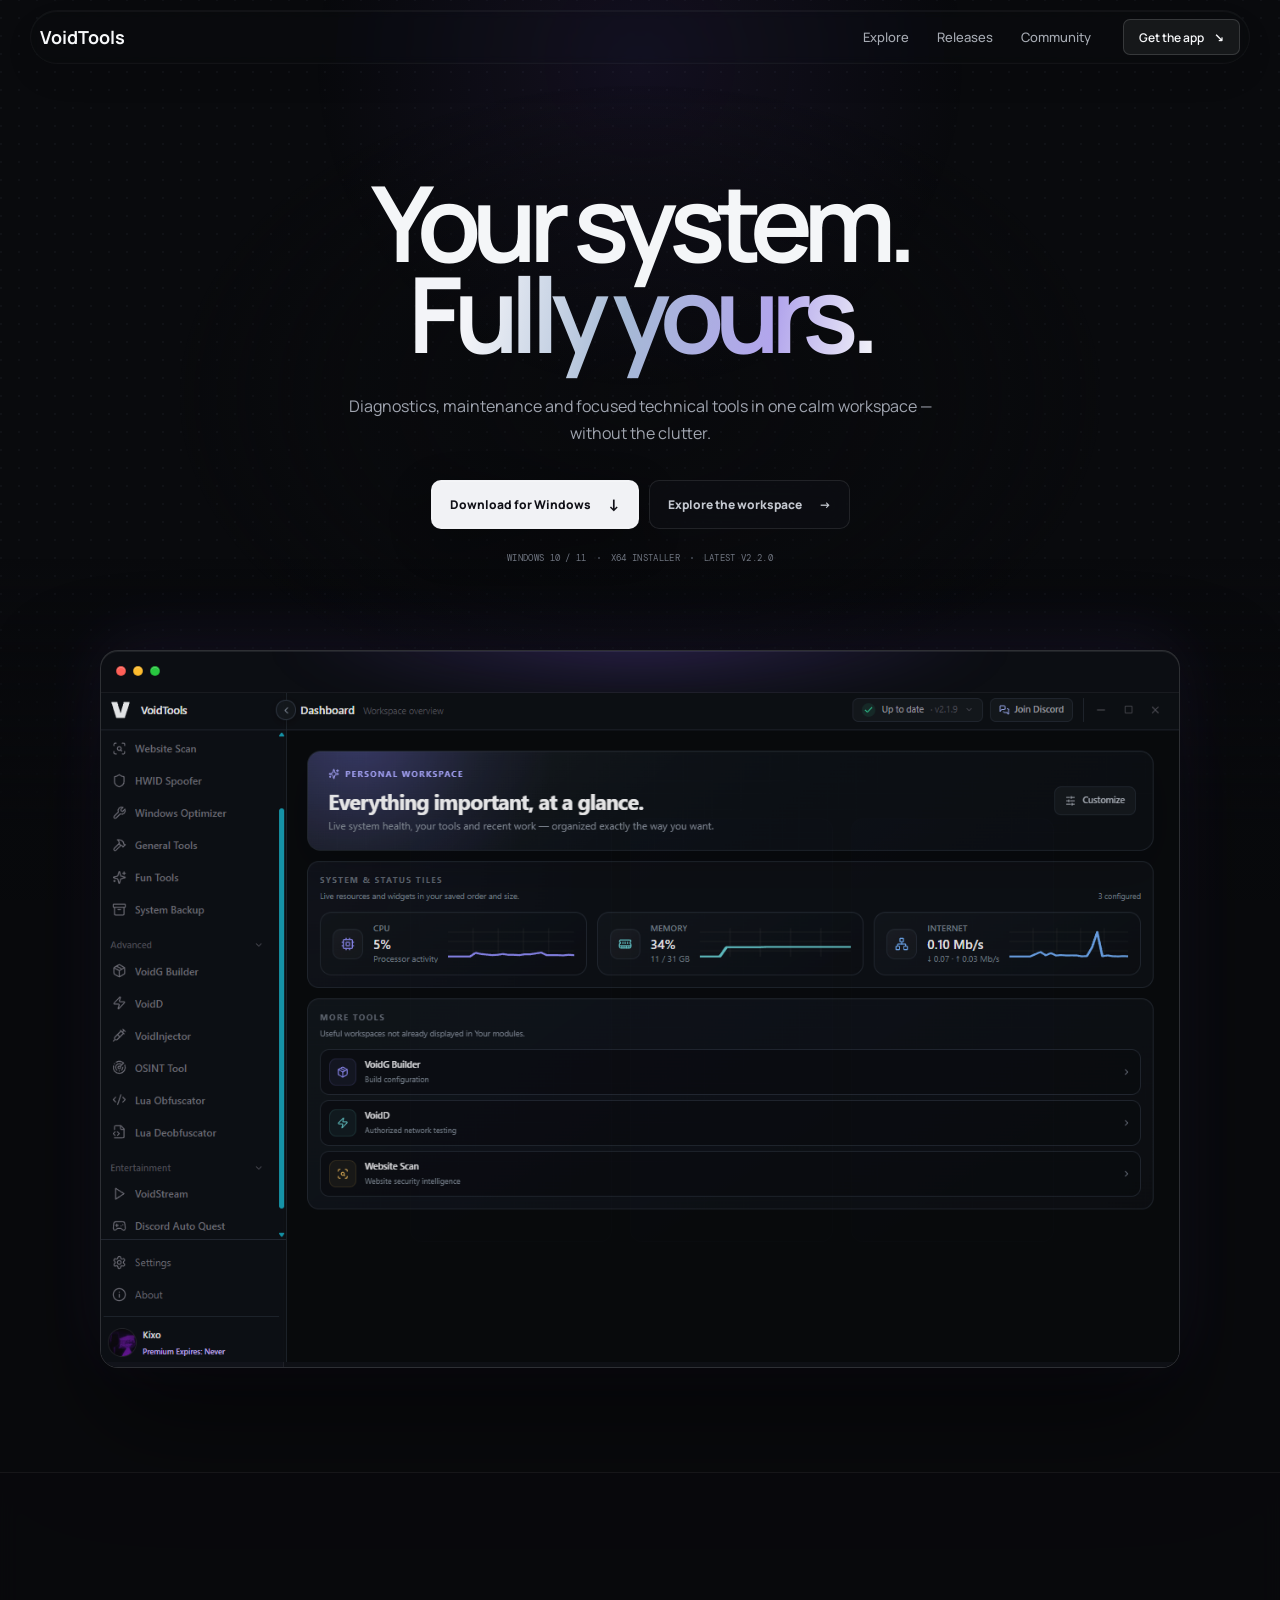
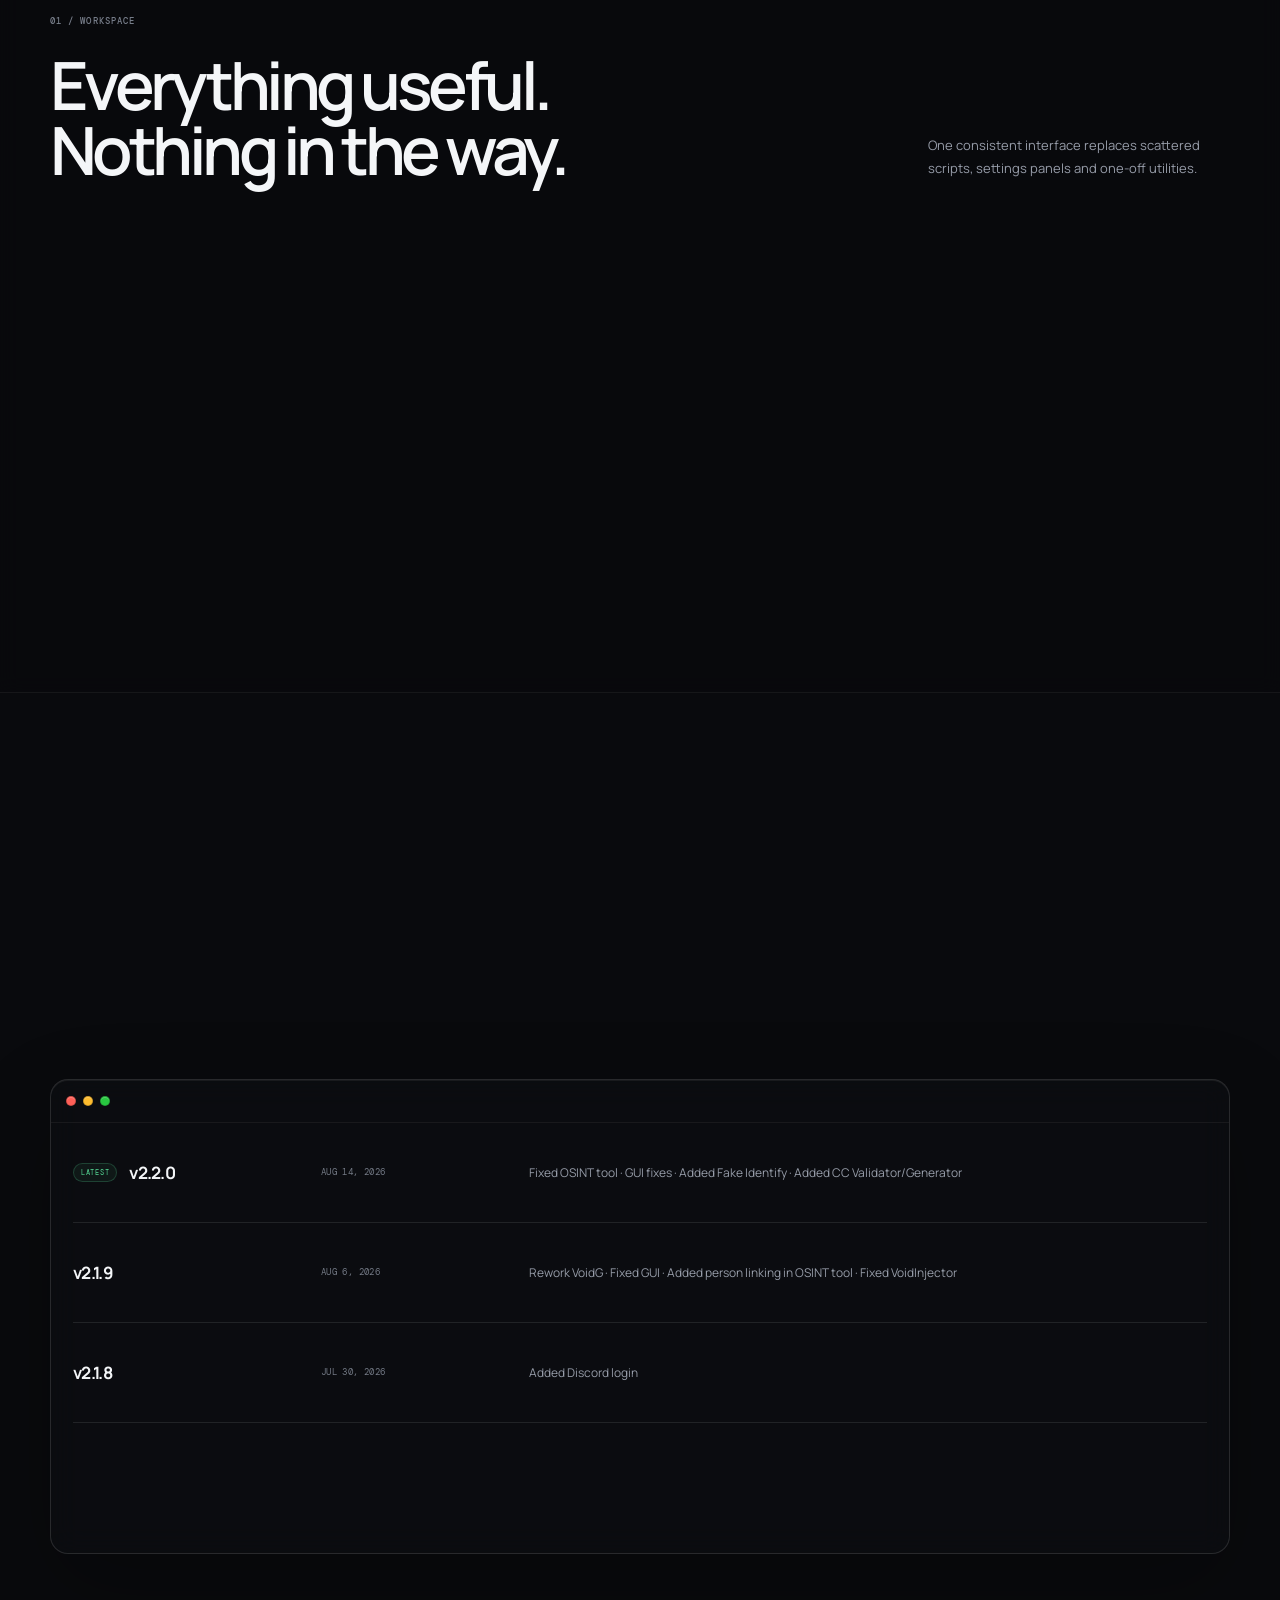
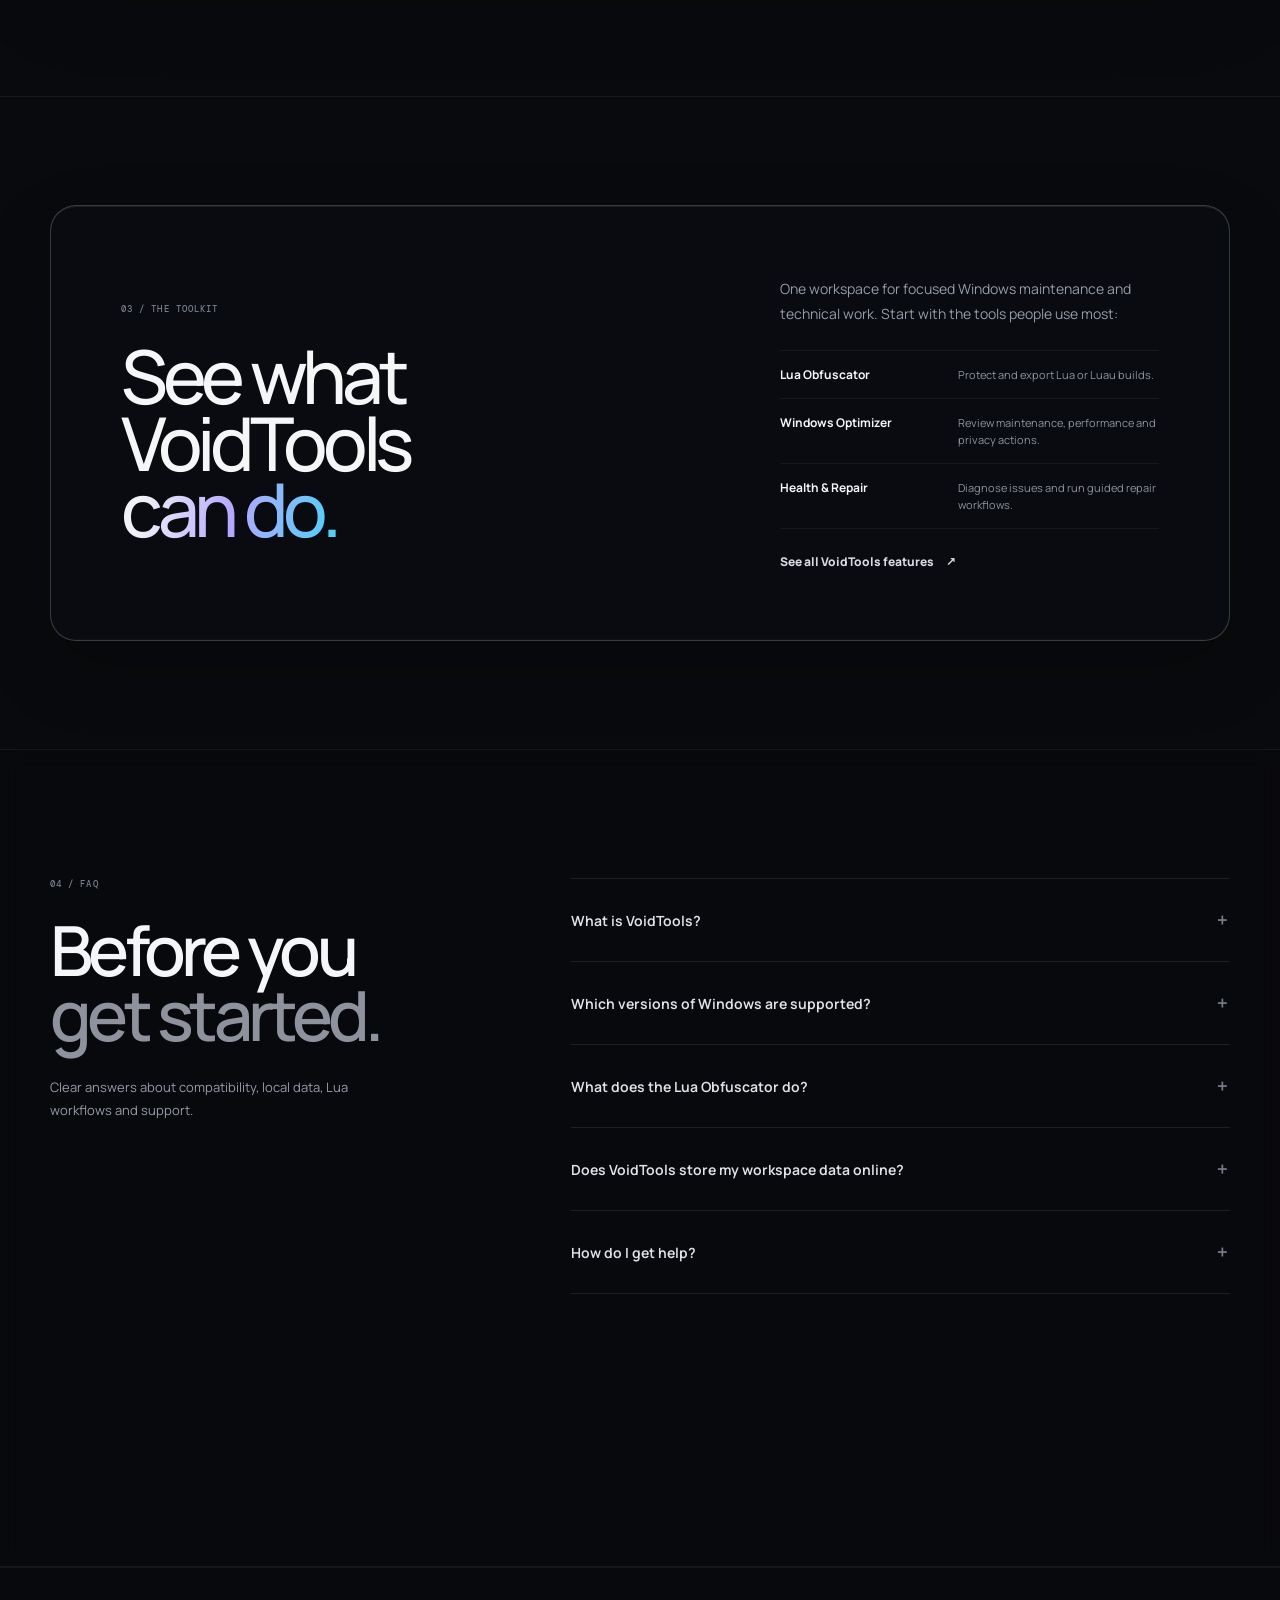
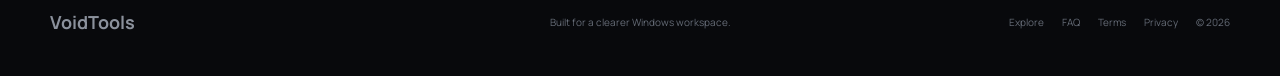
==== commit 88cbc792: "Publish refreshed VoidTools public website. Ship the latest landing pages, thank-you flow, sitemap, " ====
--- a/index.html
+++ b/index.html
@@ -11,13 +11,82 @@
   <meta property="og:url" content="https://voidtools.software/" />
   <meta property="og:image" content="https://voidtools.software/voidtools-dashboard.png" />
   <title>VoidTools — Your system, fully yours.</title>
+  <link rel="canonical" href="https://voidtools.software/" />
   <link rel="preconnect" href="https://fonts.googleapis.com" />
   <link rel="preconnect" href="https://fonts.gstatic.com" crossorigin />
   <link href="https://fonts.googleapis.com/css2?family=DM+Mono:wght@400;500&family=Manrope:wght@400;500;600;700;800&display=swap" rel="stylesheet" />
   <link rel="icon" href="favicon.svg" type="image/svg+xml" />
-  <link rel="stylesheet" href="styles.css?v=beta-20260730-12" />
+  <link rel="preload" as="image" href="voidtools-dashboard.png" fetchpriority="high" />
+  <link rel="stylesheet" href="styles.css?v=20260816-1" />
+  <script type="application/ld+json">
+    {
+      "@context": "https://schema.org",
+      "@graph": [
+        {
+          "@type": "LocalBusiness",
+          "@id": "https://voidtools.software/#business",
+          "name": "VoidTools",
+          "url": "https://voidtools.software/",
+          "image": "https://voidtools.software/voidtools-dashboard.png",
+          "description": "Windows software for maintenance, diagnostics, Lua development and focused technical workflows.",
+          "contactPoint": {
+            "@type": "ContactPoint",
+            "contactType": "customer support",
+            "url": "https://discord.gg/wDz9Dw63A5",
+            "availableLanguage": "English"
+          }
+        },
+        {
+          "@type": "FAQPage",
+          "@id": "https://voidtools.software/#faq",
+          "mainEntity": [
+            {
+              "@type": "Question",
+              "name": "What is VoidTools?",
+              "acceptedAnswer": {
+                "@type": "Answer",
+                "text": "VoidTools is a focused Windows workspace that brings maintenance, diagnostics, Lua tooling and everyday technical utilities into one application."
+              }
+            },
+            {
+              "@type": "Question",
+              "name": "Which versions of Windows does VoidTools support?",
+              "acceptedAnswer": {
+                "@type": "Answer",
+                "text": "VoidTools provides a 64-bit installer for Windows 10 and Windows 11."
+              }
+            },
+            {
+              "@type": "Question",
+              "name": "What does the Lua Obfuscator do?",
+              "acceptedAnswer": {
+                "@type": "Answer",
+                "text": "The Lua Obfuscator lets you bring in Lua or Luau source, configure compatible transformation stages, review diagnostics and export a protected build."
+              }
+            },
+            {
+              "@type": "Question",
+              "name": "Does VoidTools store workspace data online?",
+              "acceptedAnswer": {
+                "@type": "Answer",
+                "text": "VoidTools does not operate a central database for workspace files, reports or tool inputs. Working data is generally stored locally unless you choose a feature that contacts an external service."
+              }
+            },
+            {
+              "@type": "Question",
+              "name": "How do I get help with VoidTools?",
+              "acceptedAnswer": {
+                "@type": "Answer",
+                "text": "Contact the VoidTools team through the official Discord. We aim to send an initial response within 24 hours."
+              }
+            }
+          ]
+        }
+      ]
+    }
+  </script>
 </head>
-<body>
+<body class="has-mobile-cta">
   <a class="skip-link" href="#main-content">Skip to content</a>
   <canvas id="dot-field" class="dot-field" aria-hidden="true"></canvas>
   <div class="page-glow" aria-hidden="true"></div>
@@ -27,17 +96,20 @@
       <a class="brand" href="#top" aria-label="VoidTools home">
         <span>VoidTools</span>
       </a>
-
-      <div class="nav-links">
-        <a href="explore/">Explore</a>
-        <a href="#releases">Releases</a>
-        <a href="https://discord.gg/wDz9Dw63A5" target="_blank" rel="noopener noreferrer">Community</a>
-      </div>
-
-      <a class="nav-download js-latest-download" href="https://github.com/LordSniper007/LordSniper007.github.io/releases/download/v2.1.7/VoidTools-Setup-v2.1.7-win64.exe">
-        <span>Get the app</span>
-        <span aria-hidden="true">↘</span>
-      </a>
+      <div class="nav-actions">
+        <div class="nav-links" id="site-menu">
+          <a href="explore/">Explore</a>
+          <a href="#releases">Releases</a>
+          <a href="https://discord.gg/wDz9Dw63A5" target="_blank" rel="noopener noreferrer">Community</a>
+          <a class="nav-download js-latest-download" data-download-page="thank-you/" href="thank-you/">
+            <span>Get the app</span>
+            <span aria-hidden="true">↘</span>
+          </a>
+        </div>
+        <button class="nav-toggle" type="button" aria-expanded="false" aria-controls="site-menu" aria-label="Open navigation">
+          <span></span><span></span>
+        </button>
+      </div>
     </nav>
   </header>
 
@@ -48,7 +120,7 @@
         <p>Diagnostics, maintenance and focused technical tools in one calm workspace — without the clutter.</p>
 
         <div class="hero-actions">
-          <a id="download-button" class="button button-primary js-latest-download" href="https://github.com/LordSniper007/LordSniper007.github.io/releases/download/v2.1.7/VoidTools-Setup-v2.1.7-win64.exe">
+          <a id="download-button" class="button button-primary js-latest-download" data-download-page="thank-you/" href="thank-you/">
             <span>Download for Windows</span>
             <span class="button-icon" aria-hidden="true">↓</span>
           </a>
@@ -63,19 +135,18 @@
           <span class="meta-divider" aria-hidden="true"></span>
           <span>x64 installer</span>
           <span class="meta-divider" aria-hidden="true"></span>
-          <span id="hero-version">Latest v2.1.7</span>
+          <span id="hero-version">Latest v2.2.0</span>
         </div>
       </div>
 
       <div class="product-frame">
         <div class="product-bar">
           <div class="window-controls">
-            <button class="window-control-close" type="button" aria-label="Activate hidden Void mode"></button>
-            <i aria-hidden="true"></i><i aria-hidden="true"></i>
+            <i aria-hidden="true"></i><i aria-hidden="true"></i><i aria-hidden="true"></i>
           </div>
         </div>
         <div class="product-screen">
-          <img src="https://voidtools.software/voidtools-dashboard.png" alt="VoidTools dashboard showing system information and available modules" width="1586" height="992" />
+          <img src="voidtools-dashboard.png" alt="VoidTools dashboard showing system information and available modules" width="1586" height="992" fetchpriority="high" decoding="async" />
           <div class="screen-fallback" aria-hidden="true">
             <div class="fallback-sidebar"></div>
             <div class="fallback-content">
@@ -131,26 +202,25 @@
       <div class="release-window">
         <div class="release-window-bar">
           <div class="window-controls">
-            <button class="window-control-close" type="button" aria-label="Activate hidden Void mode"></button>
-            <i aria-hidden="true"></i><i aria-hidden="true"></i>
+            <i aria-hidden="true"></i><i aria-hidden="true"></i><i aria-hidden="true"></i>
           </div>
         </div>
 
         <div id="release-list" class="release-list" aria-live="polite" aria-busy="true" aria-label="Release history" tabindex="0">
           <article class="release-row is-latest">
-            <div class="release-version"><span>Latest</span><strong>v2.1.7</strong></div>
-            <time datetime="2026-07-29">Jul 29, 2026</time>
-            <p>Fixed VoidLock</p>
+            <div class="release-version"><span>Latest</span><strong>v2.2.0</strong></div>
+            <time datetime="2026-08-14">Aug 14, 2026</time>
+            <p>Fixed OSINT tool · GUI fixes · Added Fake Identify · Added CC Validator/Generator</p>
           </article>
           <article class="release-row">
-            <div class="release-version"><strong>v2.1.6</strong></div>
-            <time datetime="2026-07-29">Jul 29, 2026</time>
-            <p>Added VoidLock · Added VoidLauncher · Added VoidNotes · Added Vlipboard · Added VoidWatch · Added VoidClean · Added VoidRPC</p>
+            <div class="release-version"><strong>v2.1.9</strong></div>
+            <time datetime="2026-08-06">Aug 6, 2026</time>
+            <p>Rework VoidG · Fixed GUI · Added person linking in OSINT tool · Fixed VoidInjector</p>
           </article>
           <article class="release-row">
-            <div class="release-version"><strong>v2.1.5</strong></div>
-            <time datetime="2026-07-28">Jul 28, 2026</time>
-            <p>Fixed Windows Optimizer · Better Osint Tool · Fixed Tor Tunnelling</p>
+            <div class="release-version"><strong>v2.1.8</strong></div>
+            <time datetime="2026-07-30">Jul 30, 2026</time>
+            <p>Added Discord login</p>
           </article>
         </div>
 
@@ -161,20 +231,72 @@
       <div class="shell discover-inner">
         <div class="discover-window">
           <div class="discover-heading">
-            <span class="section-index">03 / Explore</span>
-            <h2>Discover more<br /><span>features.</span></h2>
+            <span class="section-index">03 / The toolkit</span>
+            <h2>See what VoidTools<br /><span>can do.</span></h2>
           </div>
           <div class="discover-side">
-            <p>Go beyond the essentials. Explore the full VoidTools workspace for system care, local workflows, networking and creation.</p>
-            <a class="button button-primary discover-button" href="explore/">
-              <span>Explore VoidTools</span>
-              <span class="button-icon" aria-hidden="true">↗</span>
+            <p>One workspace for focused Windows maintenance and technical work. Start with the tools people use most:</p>
+            <ul class="discover-features">
+              <li><strong>Lua Obfuscator</strong><span>Protect and export Lua or Luau builds.</span></li>
+              <li><strong>Windows Optimizer</strong><span>Review maintenance, performance and privacy actions.</span></li>
+              <li><strong>Health &amp; Repair</strong><span>Diagnose issues and run guided repair workflows.</span></li>
+            </ul>
+            <a class="discover-link" href="explore/">
+              <span>See all VoidTools features</span>
+              <span aria-hidden="true">↗</span>
             </a>
           </div>
         </div>
       </div>
     </section>
+
+    <section id="faq" class="faq-section section-panel" aria-labelledby="faq-title">
+      <div class="shell faq-layout">
+        <div class="faq-heading">
+          <span class="section-index">04 / FAQ</span>
+          <h2 id="faq-title">Before you<br /><span>get started.</span></h2>
+          <p>Clear answers about compatibility, local data, Lua workflows and support.</p>
+        </div>
+
+        <div class="faq-list">
+          <details>
+            <summary><span>What is VoidTools?</span><span aria-hidden="true">＋</span></summary>
+            <p>VoidTools is a focused Windows workspace that brings maintenance, diagnostics, Lua tooling and everyday technical utilities into one application.</p>
+          </details>
+          <details>
+            <summary><span>Which versions of Windows are supported?</span><span aria-hidden="true">＋</span></summary>
+            <p>VoidTools provides a 64-bit installer for Windows 10 and Windows 11.</p>
+          </details>
+          <details>
+            <summary><span>What does the Lua Obfuscator do?</span><span aria-hidden="true">＋</span></summary>
+            <p>Bring in Lua or Luau source, configure compatible transformation stages, review diagnostics and export a protected build from one workflow.</p>
+          </details>
+          <details>
+            <summary><span>Does VoidTools store my workspace data online?</span><span aria-hidden="true">＋</span></summary>
+            <p>VoidTools has no central database for workspace files, reports or tool inputs. Working data generally stays local unless you choose a feature that contacts an external service.</p>
+          </details>
+          <details>
+            <summary><span>How do I get help?</span><span aria-hidden="true">＋</span></summary>
+            <p>Contact the team through the official VoidTools Discord. We aim to send an initial response within 24 hours.</p>
+          </details>
+        </div>
+      </div>
+
+      <div class="shell support-promise">
+        <div>
+          <span class="support-status" aria-hidden="true"></span>
+          <span>Support response promise</span>
+        </div>
+        <strong>Initial response within 24 hours</strong>
+        <a href="https://discord.gg/wDz9Dw63A5" target="_blank" rel="noopener noreferrer">Open Discord <span aria-hidden="true">↗</span></a>
+      </div>
+    </section>
   </main>
+
+  <aside class="mobile-cta" aria-label="Download VoidTools">
+    <div><strong>VoidTools</strong><span>Windows 10 / 11</span></div>
+    <a class="js-latest-download" data-download-page="thank-you/" href="thank-you/"><span>Get the app</span><span aria-hidden="true">↓</span></a>
+  </aside>
 
   <footer class="site-footer">
     <div class="shell footer-inner">
@@ -184,6 +306,7 @@
       <p>Built for a clearer Windows workspace.</p>
       <div class="footer-links">
         <a href="explore/">Explore</a>
+        <a href="#faq">FAQ</a>
         <a href="terms/">Terms</a>
         <a href="privacy/">Privacy</a>
         <span>© <span id="year"></span></span>
@@ -191,6 +314,6 @@
     </div>
   </footer>
 
-  <script src="script.js?v=beta-download-1" defer></script>
+  <script src="script.js?v=header-glass-1" defer></script>
 </body>
 </html>
--- a/styles.css
+++ b/styles.css
@@ -33,6 +33,10 @@
   -webkit-font-smoothing: antialiased;
 }
 
+body.menu-open {
+  overflow: hidden;
+}
+
 a {
   color: inherit;
   text-decoration: none;
@@ -86,43 +90,99 @@
 }
 
 .site-header {
-  position: absolute;
-  z-index: 10;
+  --nav-p: 0;
+  --nav-shrink: 1;
+  position: fixed;
+  z-index: 50;
   top: 0;
   right: 0;
   left: 0;
-  background: linear-gradient(to bottom, rgba(9, 10, 13, .68), transparent);
+  padding-top: 10px;
+  pointer-events: none;
+}
+
+.site-header.is-menu-open {
+  background: rgba(9, 10, 13, .88);
+  -webkit-backdrop-filter: blur(18px);
+  backdrop-filter: blur(18px);
 }
 
 .navigation {
-  display: grid;
-  min-height: 76px;
-  grid-template-columns: 1fr auto 1fr;
-  align-items: center;
-  gap: 28px;
+  --nav-inset: calc(48px + 40px * var(--nav-p) * var(--nav-shrink));
+  --nav-max: calc(1280px - 300px * var(--nav-p) * var(--nav-shrink));
+  position: relative;
+  display: flex;
+  width: min(calc(100% - var(--nav-inset)), var(--nav-max));
+  height: 54px;
+  align-items: center;
+  justify-content: space-between;
+  gap: 32px;
+  padding-inline: calc(6px + 16px * var(--nav-p) * var(--nav-shrink));
+  border: 1px solid rgba(255, 255, 255, calc(.2 * var(--nav-p)));
+  border-radius: 999px;
+  background: rgba(18, 20, 26, calc(.52 * var(--nav-p)));
+  box-shadow:
+    0 14px 36px rgba(0, 0, 0, calc(.24 * var(--nav-p))),
+    inset 0 1px rgba(255, 255, 255, calc(.2 * var(--nav-p))),
+    inset 0 -1px rgba(255, 255, 255, calc(.04 * var(--nav-p)));
+  -webkit-backdrop-filter: blur(calc(20px * var(--nav-p))) saturate(calc(1 + .65 * var(--nav-p)));
+  backdrop-filter: blur(calc(20px * var(--nav-p))) saturate(calc(1 + .65 * var(--nav-p)));
+  pointer-events: auto;
 }
 
 .brand {
+  position: relative;
+  z-index: 52;
   display: inline-flex;
   width: max-content;
   align-items: center;
-  font-size: 15px;
-  font-weight: 800;
-  letter-spacing: -.035em;
+  color: #f7f8fa;
+  font-size: 18px;
+  font-weight: 700;
+  letter-spacing: 0;
+}
+
+.nav-actions {
+  display: flex;
+  align-items: center;
 }
 
 .nav-links {
   display: flex;
   align-items: center;
-  gap: 34px;
-  color: var(--muted);
-  font-size: 12px;
-  font-weight: 600;
+  gap: 28px;
+  color: #a7abb3;
+  font-size: 13px;
+  font-weight: 500;
 }
 
 .nav-links a,
-.footer-links a {
+.footer-links a,
+.thanks-footer a {
+  position: relative;
   transition: color .2s ease;
+}
+
+.nav-links a:not(.nav-download)::after,
+.footer-links a::after,
+.thanks-footer a::after {
+  position: absolute;
+  right: 0;
+  bottom: -6px;
+  left: 0;
+  height: 1px;
+  content: "";
+  transform: scaleX(0);
+  transform-origin: left center;
+  background: currentColor;
+  transition: transform .34s cubic-bezier(.22, 1, .36, 1);
+}
+
+.nav-links a:not(.nav-download):hover::after,
+.footer-links a:hover::after,
+.thanks-footer a:hover::after {
+  transform: scaleX(1);
+  transform-origin: left center;
 }
 
 .nav-links a:hover,
@@ -134,14 +194,15 @@
   display: inline-flex;
   min-height: 36px;
   align-items: center;
-  justify-self: end;
-  gap: 13px;
-  padding: 0 14px;
-  border: 1px solid var(--line);
-  border-radius: 9px;
-  background: rgba(255, 255, 255, .035);
-  font-size: 11px;
-  font-weight: 700;
+  gap: 10px;
+  margin-left: 4px;
+  padding: 0 15px;
+  border: 1px solid rgba(255, 255, 255, .14);
+  border-radius: 7px;
+  color: #f7f8fa;
+  background: rgba(255, 255, 255, .06);
+  font-size: 12px;
+  font-weight: 600;
   transition: border-color .2s ease, background .2s ease, transform .2s ease;
 }
 
@@ -149,6 +210,46 @@
   transform: translateY(-1px);
   border-color: rgba(255, 255, 255, .2);
   background: rgba(255, 255, 255, .065);
+}
+
+.nav-toggle {
+  position: relative;
+  z-index: 52;
+  display: none;
+  width: 40px;
+  height: 40px;
+  padding: 0;
+  border: 0;
+  color: #fff;
+  background: transparent;
+  cursor: pointer;
+}
+
+.nav-toggle span {
+  position: absolute;
+  left: 10px;
+  width: 20px;
+  height: 1px;
+  background: currentColor;
+  transition: transform .2s ease, top .2s ease;
+}
+
+.nav-toggle span:first-child {
+  top: 16px;
+}
+
+.nav-toggle span:last-child {
+  top: 23px;
+}
+
+.nav-toggle[aria-expanded="true"] span:first-child {
+  top: 20px;
+  transform: rotate(45deg);
+}
+
+.nav-toggle[aria-expanded="true"] span:last-child {
+  top: 20px;
+  transform: rotate(-45deg);
 }
 
 .hero {
@@ -330,20 +431,11 @@
   background: #30343c;
 }
 
-.window-control-close {
-  cursor: pointer;
-}
-
-.window-control-close:focus-visible {
-  outline: 2px solid rgba(255, 255, 255, .86);
-  outline-offset: 3px;
-}
-
 .product-screen {
   position: relative;
   aspect-ratio: 1586 / 992;
   overflow: hidden;
-  background: #0d0f14;
+  background: #0d0f14 url("voidtools-dashboard.png") center top / cover no-repeat;
 }
 
 .product-screen img {
@@ -557,103 +649,6 @@
 .release-window .window-controls > :nth-child(3),
 .product-frame .window-controls > :nth-child(3) { background: #28c840; }
 
-.void-awake .dot-field {
-  filter: saturate(165%) brightness(1.28);
-}
-
-.is-void-pulsing {
-  animation: window-void-pulse 1.15s cubic-bezier(.2, .8, .2, 1);
-}
-
-.void-easter-egg {
-  --void-x: 50vw;
-  --void-y: 50vh;
-  position: fixed;
-  z-index: 50;
-  inset: 0;
-  display: grid;
-  place-items: center;
-  opacity: 0;
-  background: radial-gradient(circle at var(--void-x) var(--void-y), rgba(9, 10, 13, .08), rgba(9, 10, 13, .84) 58%);
-  pointer-events: none;
-  transition: opacity .38s ease, backdrop-filter .55s ease;
-  -webkit-backdrop-filter: blur(0);
-  backdrop-filter: blur(0);
-}
-
-.void-easter-egg.is-active {
-  opacity: 1;
-  -webkit-backdrop-filter: blur(4px);
-  backdrop-filter: blur(4px);
-}
-
-.void-message {
-  display: flex;
-  align-items: center;
-  flex-direction: column;
-  transform: translateY(12px) scale(.96);
-  opacity: 0;
-  text-align: center;
-  transition: transform .55s cubic-bezier(.2, .8, .2, 1), opacity .4s ease;
-}
-
-.void-easter-egg.is-active .void-message {
-  transform: none;
-  opacity: 1;
-}
-
-.void-sigil {
-  position: relative;
-  width: 92px;
-  height: 92px;
-  margin-bottom: 28px;
-  border: 1px solid rgba(159, 140, 255, .52);
-  border-radius: 50%;
-  box-shadow: 0 0 45px rgba(100, 186, 255, .12), inset 0 0 32px rgba(159, 140, 255, .08);
-  animation: void-sigil-breathe 1.8s ease-in-out infinite;
-}
-
-.void-sigil::before,
-.void-sigil::after {
-  position: absolute;
-  content: "";
-  border: 1px solid rgba(87, 219, 150, .25);
-  border-radius: 50%;
-}
-
-.void-sigil::before {
-  inset: 15px;
-}
-
-.void-sigil::after {
-  inset: 33px;
-  background: #f1f2f5;
-  border: 0;
-  box-shadow: 0 0 24px rgba(57, 200, 255, .7);
-}
-
-.void-message span {
-  color: #8b92a0;
-  font-family: "DM Mono", monospace;
-  font-size: 8px;
-  letter-spacing: .16em;
-  text-transform: uppercase;
-}
-
-.void-message h2 {
-  margin: 13px 0 0;
-  font-size: clamp(42px, 6vw, 74px);
-  font-weight: 650;
-  line-height: .95;
-  letter-spacing: -.07em;
-}
-
-.void-message p {
-  margin: 15px 0 0;
-  color: #969ca8;
-  font-size: 12px;
-}
-
 .release-list {
   height: 430px;
   overflow-x: hidden;
@@ -745,7 +740,7 @@
   position: relative;
   isolation: isolate;
   display: grid;
-  min-height: 410px;
+  min-height: 430px;
   align-items: center;
   grid-template-columns: 1.2fr .8fr;
   gap: 90px;
@@ -753,7 +748,7 @@
   padding: 70px;
   border: 1px solid rgba(255, 255, 255, .2);
   border-radius: 26px;
-  background: rgba(10, 12, 16, .12);
+  background: rgba(10, 12, 16, .88);
   box-shadow:
     inset 0 1px rgba(255, 255, 255, .08),
     inset 0 -1px rgba(255, 255, 255, .025),
@@ -765,7 +760,7 @@
 
 .discover-heading h2 {
   margin: 28px 0 0;
-  font-size: clamp(58px, 6.3vw, 88px);
+  font-size: clamp(54px, 5.8vw, 82px);
   font-weight: 500;
   line-height: .9;
   letter-spacing: -.072em;
@@ -782,7 +777,7 @@
   display: grid;
   max-width: 410px;
   justify-self: end;
-  gap: 34px;
+  gap: 24px;
 }
 
 .discover-side p {
@@ -792,10 +787,242 @@
   line-height: 1.8;
 }
 
-.discover-button {
-  min-height: 58px;
+.discover-features {
+  display: grid;
+  gap: 0;
+  margin: 0;
+  padding: 0;
+  list-style: none;
+  border-top: 1px solid var(--line-soft);
+}
+
+.discover-features li {
+  display: grid;
+  grid-template-columns: minmax(145px, .8fr) 1fr;
+  gap: 18px;
+  padding: 15px 0;
+  border-bottom: 1px solid var(--line-soft);
+}
+
+.discover-features strong {
+  color: var(--text);
+  font-size: 12px;
+  font-weight: 700;
+}
+
+.discover-features span {
+  color: #8e949f;
+  font-size: 11px;
+  line-height: 1.55;
+}
+
+.discover-link {
+  display: inline-flex;
+  width: fit-content;
+  align-items: center;
+  gap: 12px;
+  color: #d8dbe2;
+  font-size: 12px;
+  font-weight: 800;
+  transition: color .2s ease, gap .2s ease;
+}
+
+.discover-link:hover {
+  gap: 16px;
+  color: #fff;
+}
+
+.faq-section {
+  padding-block: 128px 96px;
+}
+
+.faq-layout {
+  display: grid;
+  grid-template-columns: .78fr 1.22fr;
+  gap: 100px;
+}
+
+.faq-heading {
+  align-self: start;
+}
+
+.faq-heading h2 {
+  margin: 28px 0 0;
+  font-size: clamp(48px, 5.4vw, 72px);
+  font-weight: 550;
+  line-height: .94;
+  letter-spacing: -.068em;
+}
+
+.faq-heading h2 span {
+  color: #8d929d;
+}
+
+.faq-heading p {
+  max-width: 360px;
+  margin: 28px 0 0;
+  color: var(--muted);
+  font-size: 13px;
+  line-height: 1.75;
+}
+
+.faq-list {
+  border-top: 1px solid var(--line);
+}
+
+.faq-list details {
+  border-bottom: 1px solid var(--line);
+}
+
+.faq-list summary {
+  display: flex;
+  min-height: 82px;
+  align-items: center;
   justify-content: space-between;
-  padding-inline: 22px;
+  gap: 24px;
+  padding: 20px 0;
+  cursor: pointer;
+  color: #dfe2e8;
+  font-size: 14px;
+  font-weight: 650;
+  list-style: none;
+}
+
+.faq-list summary::-webkit-details-marker {
+  display: none;
+}
+
+.faq-list summary span:last-child {
+  color: #777e89;
+  font-family: "DM Mono", monospace;
+  font-size: 16px;
+  transition: color .2s ease, transform .2s ease;
+}
+
+.faq-list details[open] summary span:last-child {
+  transform: rotate(45deg);
+  color: var(--accent);
+}
+
+.faq-list details p {
+  max-width: 640px;
+  margin: -4px 48px 25px 0;
+  color: var(--muted);
+  font-size: 12px;
+  line-height: 1.75;
+}
+
+.support-promise {
+  display: grid;
+  min-height: 86px;
+  grid-template-columns: 1fr auto 1fr;
+  align-items: center;
+  gap: 28px;
+  margin-top: 90px;
+  padding-inline: 28px;
+  border: 1px solid var(--line);
+  border-radius: 14px;
+  background: rgba(15, 17, 22, .72);
+}
+
+.support-promise > div {
+  display: flex;
+  align-items: center;
+  gap: 11px;
+  color: #858b96;
+  font-family: "DM Mono", monospace;
+  font-size: 8px;
+  letter-spacing: .08em;
+  text-transform: uppercase;
+}
+
+.support-status {
+  width: 7px;
+  height: 7px;
+  border-radius: 50%;
+  background: var(--green);
+  box-shadow: 0 0 14px rgba(87, 219, 150, .6);
+}
+
+.support-promise strong {
+  font-size: 13px;
+}
+
+.support-promise > a {
+  justify-self: end;
+  color: #bbc0c9;
+  font-size: 11px;
+  font-weight: 700;
+  transition: color .2s ease;
+}
+
+.support-promise > a:hover {
+  color: #fff;
+}
+
+.mobile-cta {
+  display: none;
+}
+
+.thanks-page {
+  min-height: 100vh;
+  color: #e8eaed;
+  background: #0c0d10;
+}
+
+.thanks-shell {
+  display: grid;
+  min-height: 100vh;
+  min-height: 100svh;
+  align-items: center;
+  padding-block: 132px 76px;
+}
+
+.thanks-message {
+  width: min(100%, 760px);
+  margin-inline: auto;
+}
+
+.thanks-mark {
+  display: none;
+}
+
+.thanks-message h1 {
+  max-width: 720px;
+  margin: 30px 0 0;
+  color: #f5f6f8;
+  font-size: clamp(48px, 5.5vw, 72px);
+  font-weight: 520;
+  line-height: 1.04;
+  letter-spacing: 0;
+}
+
+.thanks-copy {
+  margin: 26px 0 0;
+  color: #9297a0;
+  font-size: 15px;
+  line-height: 1.7;
+}
+
+.thanks-retry {
+  display: inline-flex;
+  min-height: 48px;
+  align-items: center;
+  gap: 14px;
+  margin-top: 38px;
+  padding: 0 19px;
+  border: 1px solid #f0f1f3;
+  border-radius: 7px;
+  color: #101115;
+  background: #f0f1f3;
+  font-size: 12px;
+  font-weight: 700;
+  transition: background-color .2s ease, transform .2s ease;
+}
+
+.thanks-retry:hover {
+  transform: translateY(-2px);
+  background: #fff;
 }
 
 .site-footer {
@@ -1386,45 +1613,74 @@
   transform: none;
 }
 
-@keyframes window-void-pulse {
-  0%, 100% {
+@media (max-width: 900px) {
+  .site-header {
+    --nav-shrink: 0;
+  }
+
+  .navigation {
+    width: min(calc(100% - 48px), 1280px);
+    padding-inline: 4px;
+  }
+
+  .nav-links {
+    position: fixed;
+    z-index: 51;
+    inset: 62px 0 0;
+    display: grid;
+    align-content: start;
+    gap: 0;
+    padding: 10px 24px 32px;
+    overflow-y: auto;
+    visibility: hidden;
+    opacity: 0;
+    background: #0c0d10;
+    transform: translateY(-12px);
+    transition: opacity .2s ease, transform .2s ease, visibility .2s ease;
+    pointer-events: none;
+  }
+
+  .site-header.is-menu-open .nav-links {
+    visibility: visible;
     opacity: 1;
-    filter: none;
-    transform: scale(1);
-  }
-
-  38% {
-    opacity: .18;
-    filter: brightness(.48) saturate(1.5);
-    transform: scale(.975);
-  }
-
-  64% {
-    opacity: .58;
-    filter: brightness(.82);
-    transform: scale(.99);
-  }
-}
-
-@keyframes void-sigil-breathe {
-  0%, 100% {
-    opacity: .64;
-    transform: scale(.92) rotate(0);
-  }
-
-  50% {
-    opacity: 1;
-    transform: scale(1.06) rotate(8deg);
-  }
-}
-
-@media (max-width: 900px) {
-  .navigation {
-    grid-template-columns: 1fr auto;
-  }
-
-  .nav-links {
-    display: none;
+    transform: none;
+    pointer-events: auto;
+  }
+
+  .nav-links a {
+    display: flex;
+    min-height: 68px;
+    align-items: center;
+    justify-content: space-between;
+    border-bottom: 1px solid rgba(255, 255, 255, .1);
+    color: #e7e9ec;
+    font-size: 20px;
+    font-weight: 500;
+  }
+
+  .nav-links .nav-download {
+    width: 100%;
+    min-height: 52px;
+    justify-content: center;
+    margin: 24px 0 0;
+    border-color: rgba(255, 255, 255, .15);
+    border-radius: 7px;
+    font-size: 14px;
+  }
+
+  .nav-toggle {
+    display: block;
+  }
+
+  .thanks-shell {
+    grid-template-columns: 1fr;
+    gap: 70px;
+  }
+
+  .install-guide {
+    padding: 50px 0 0;
+    border-top: 1px solid rgba(255, 255, 255, .1);
+    border-left: 0;
   }
 
   .hero {
@@ -1474,6 +1730,25 @@
     justify-self: start;
   }
 
+  .faq-layout {
+    grid-template-columns: 1fr;
+    gap: 62px;
+  }
+
+  .faq-heading p {
+    max-width: 500px;
+  }
+
+  .support-promise {
+    grid-template-columns: 1fr auto;
+  }
+
+  .support-promise strong {
+    grid-column: 1 / -1;
+    grid-row: 2;
+    padding-bottom: 22px;
+  }
+
   .explore-feature {
     grid-template-columns: 1fr;
   }
@@ -1528,17 +1803,9 @@
     width: min(calc(100% - 30px), var(--shell));
   }
 
-  .navigation {
-    min-height: 66px;
-  }
-
-  .nav-download span:first-child {
-    display: none;
-  }
-
-  .nav-download {
-    width: 36px;
-    padding: 0;
+  .navigation,
+  .thanks-footer {
+    width: min(calc(100% - 30px), var(--shell));
   }
 
   .hero {
@@ -1635,6 +1902,137 @@
 
   .discover-side {
     gap: 28px;
+  }
+
+  .discover-features li {
+    grid-template-columns: 1fr;
+    gap: 5px;
+  }
+
+  .has-mobile-cta {
+    padding-bottom: calc(76px + env(safe-area-inset-bottom));
+  }
+
+  .faq-section {
+    padding-block: 90px 68px;
+  }
+
+  .faq-layout {
+    gap: 50px;
+  }
+
+  .faq-heading h2 {
+    font-size: 47px;
+  }
+
+  .faq-list summary {
+    min-height: 74px;
+    font-size: 13px;
+  }
+
+  .faq-list details p {
+    margin-right: 28px;
+  }
+
+  .support-promise {
+    min-height: 0;
+    grid-template-columns: 1fr;
+    gap: 13px;
+    margin-top: 64px;
+    padding: 23px;
+  }
+
+  .support-promise strong {
+    grid-column: auto;
+    grid-row: auto;
+    padding: 0;
+  }
+
+  .support-promise > a {
+    justify-self: start;
+    margin-top: 5px;
+  }
+
+  .mobile-cta {
+    position: fixed;
+    z-index: 40;
+    right: 0;
+    bottom: 0;
+    left: 0;
+    display: flex;
+    min-height: calc(68px + env(safe-area-inset-bottom));
+    align-items: center;
+    justify-content: space-between;
+    gap: 16px;
+    padding: 9px 15px calc(9px + env(safe-area-inset-bottom));
+    border-top: 1px solid rgba(255, 255, 255, .13);
+    background: rgba(9, 10, 13, .94);
+    box-shadow: 0 -18px 45px rgba(0, 0, 0, .32);
+    -webkit-backdrop-filter: blur(18px);
+    backdrop-filter: blur(18px);
+  }
+
+  .mobile-cta > div {
+    display: grid;
+    gap: 2px;
+  }
+
+  .mobile-cta strong {
+    font-size: 12px;
+  }
+
+  .mobile-cta > div span {
+    color: #747b86;
+    font-family: "DM Mono", monospace;
+    font-size: 7px;
+    letter-spacing: .06em;
+    text-transform: uppercase;
+  }
+
+  .mobile-cta > a {
+    display: inline-flex;
+    min-height: 42px;
+    align-items: center;
+    gap: 14px;
+    padding-inline: 16px;
+    border-radius: 9px;
+    color: #101017;
+    background: #f1f2f5;
+    font-size: 10px;
+    font-weight: 800;
+  }
+
+  .thanks-shell {
+    min-height: auto;
+    gap: 54px;
+    padding-block: 112px 58px;
+  }
+
+  .download-intro h1 {
+    font-size: clamp(48px, 15vw, 70px);
+  }
+
+  .download-file {
+    flex-direction: column;
+    align-items: stretch;
+    gap: 16px;
+    margin-top: 36px;
+  }
+
+  .download-file .button {
+    width: 100%;
+  }
+
+  .thanks-page {
+    padding-bottom: 0;
+  }
+
+  .thanks-footer {
+    min-height: 90px;
+    align-items: flex-start;
+    flex-direction: column;
+    gap: 10px;
+    padding-block: 20px;
   }
 
   .error-actions {
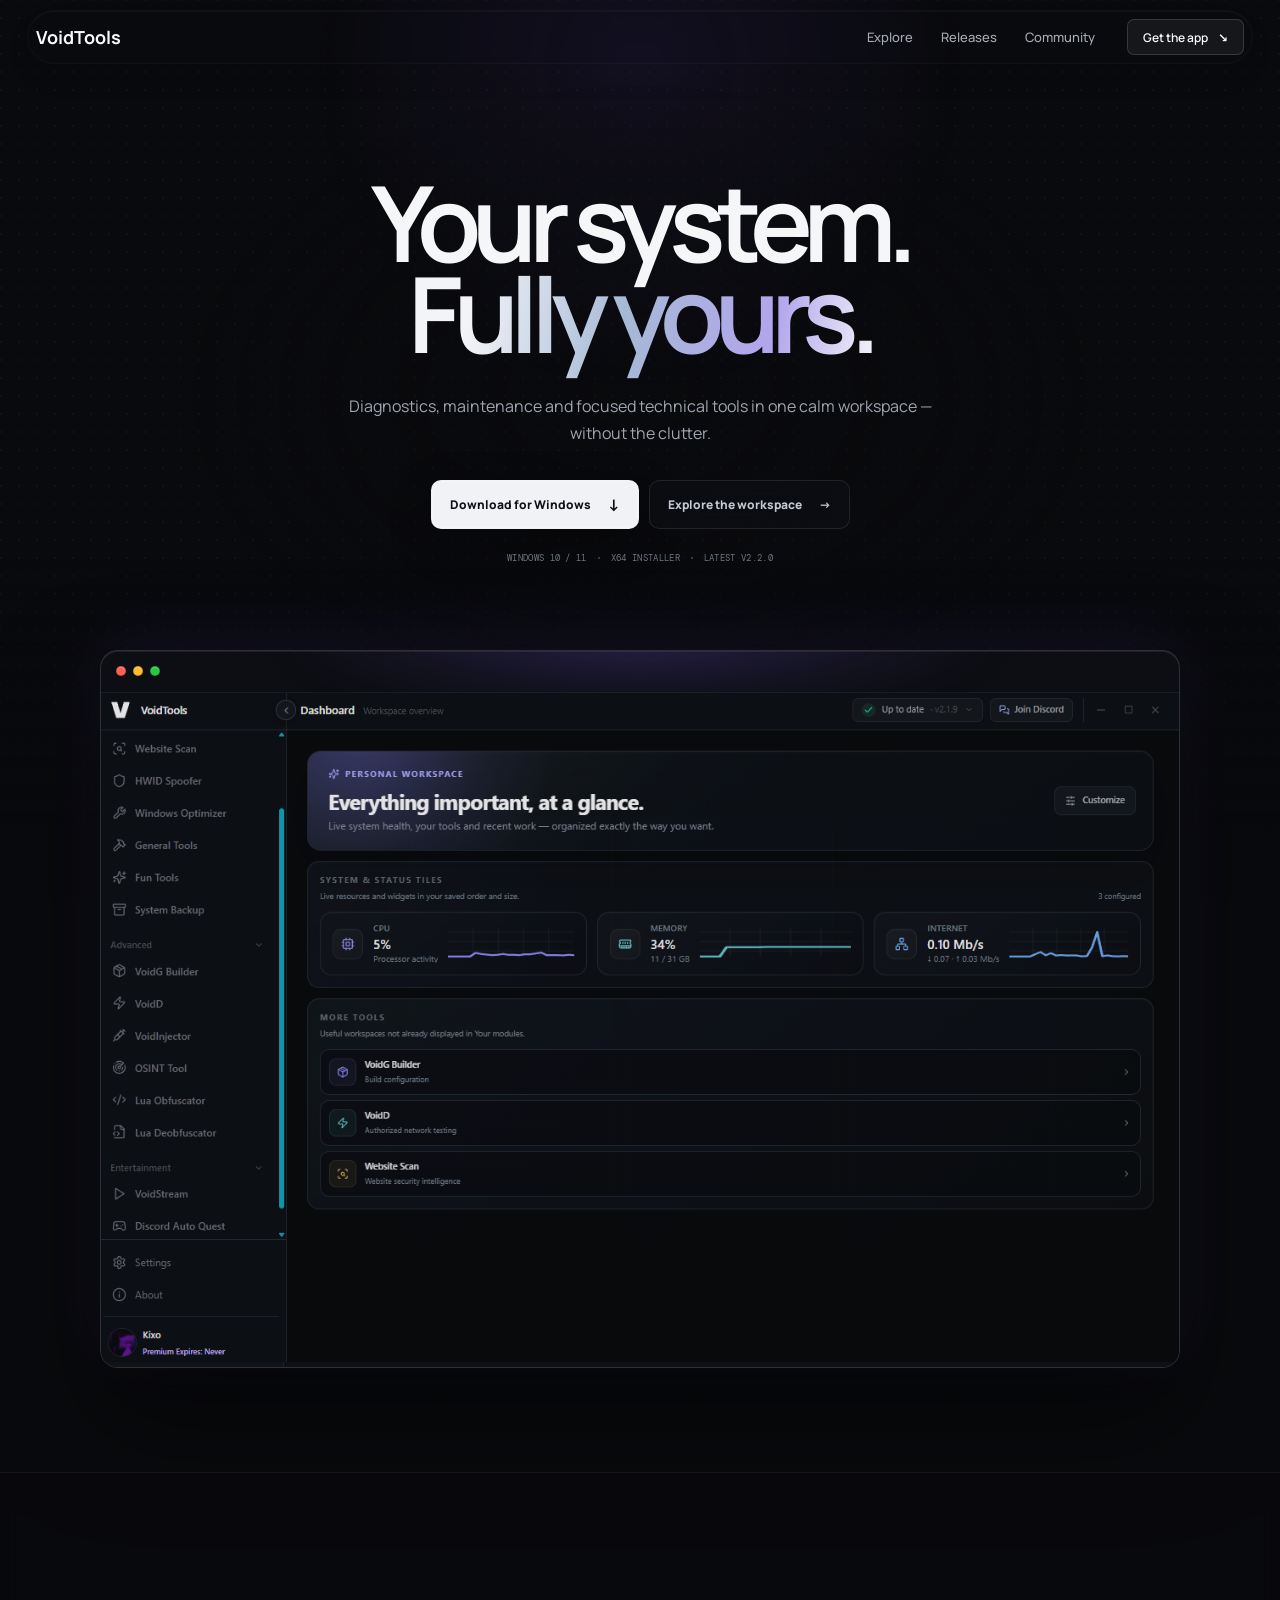
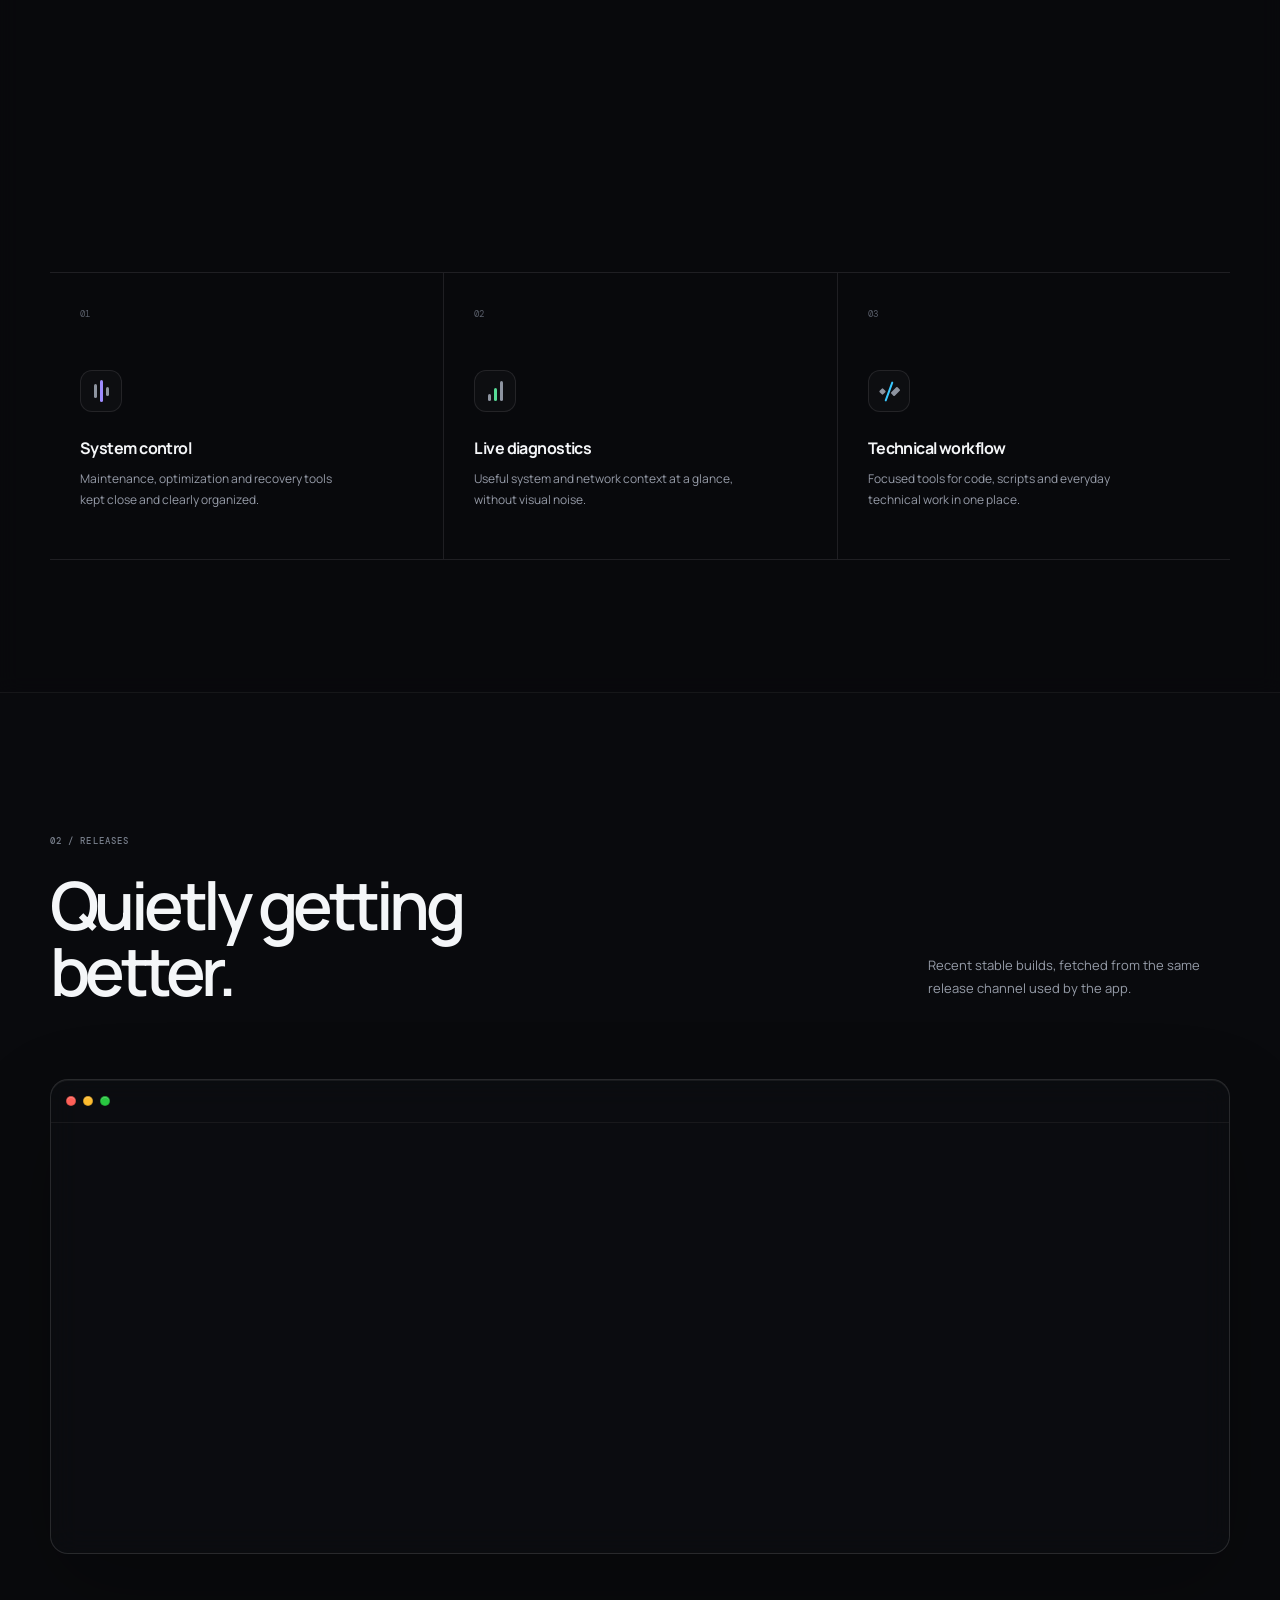
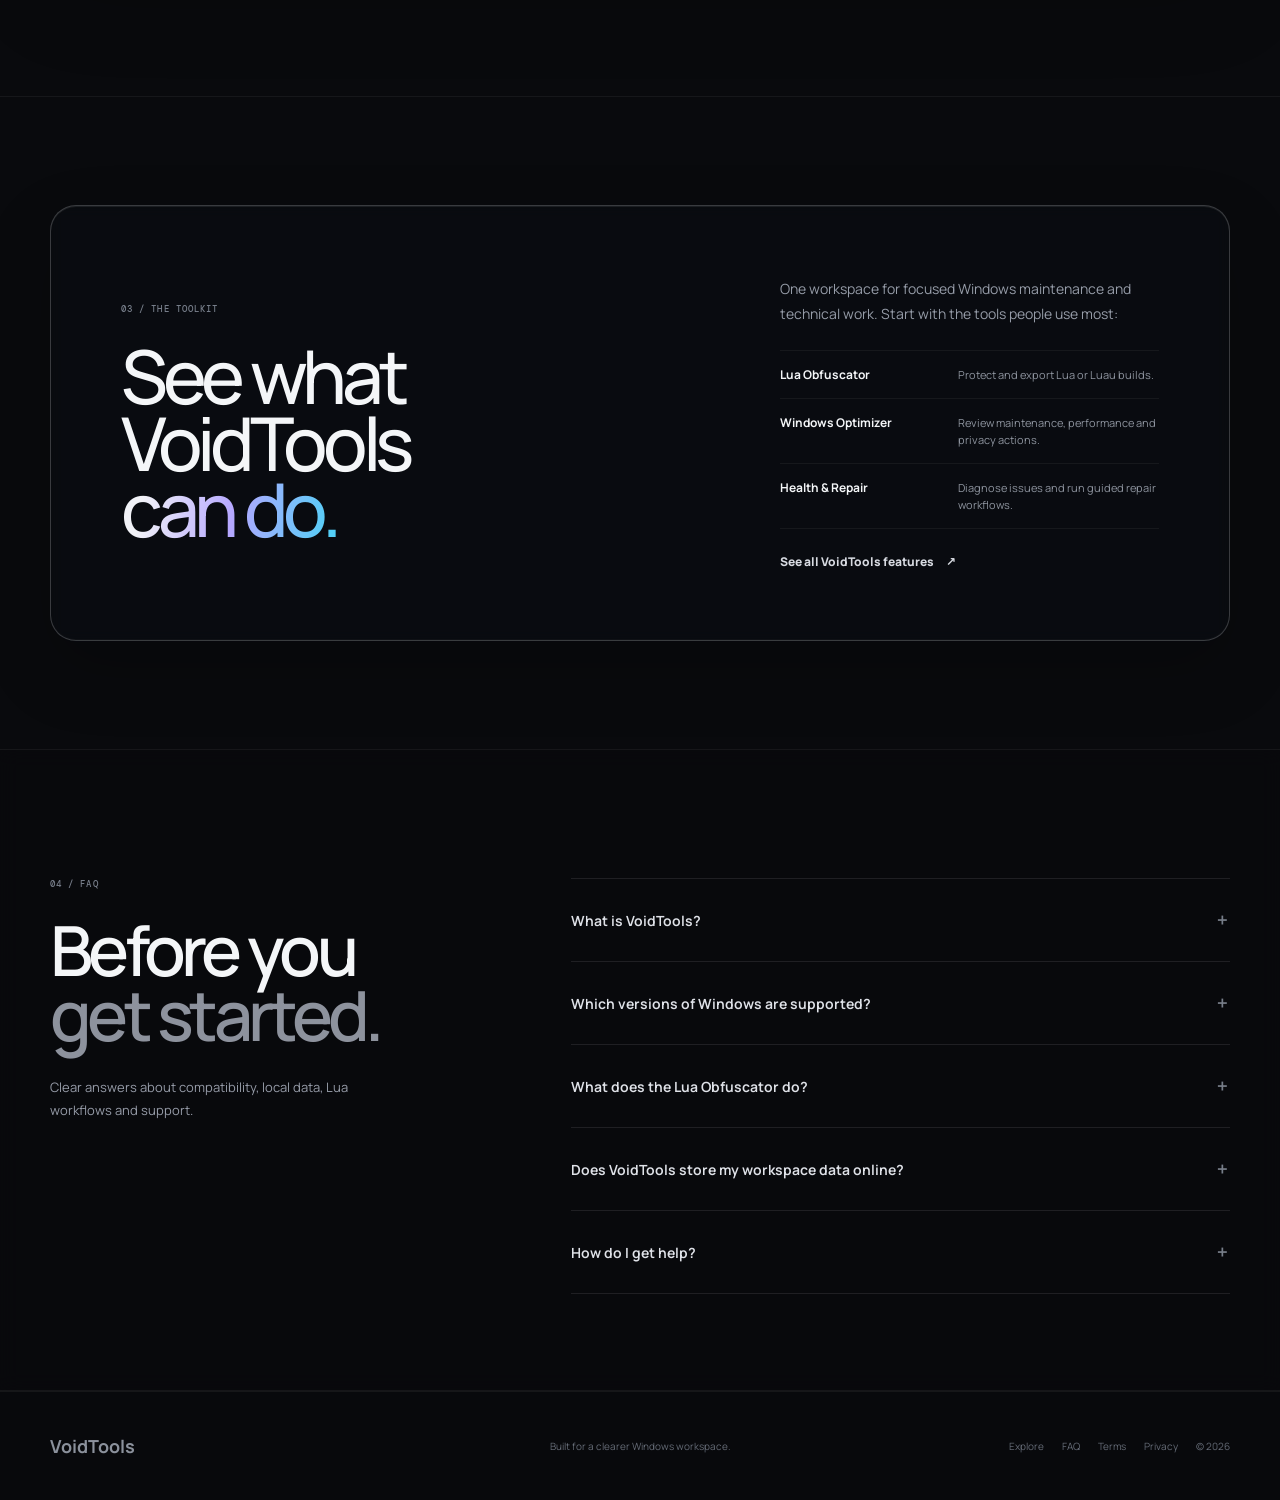
==== commit c38fb670: "Remove the support response banner. Keep the page focused by removing the banner and its unused resp" ====
--- a/index.html
+++ b/index.html
@@ -282,14 +282,6 @@
         </div>
       </div>
 
-      <div class="shell support-promise">
-        <div>
-          <span class="support-status" aria-hidden="true"></span>
-          <span>Support response promise</span>
-        </div>
-        <strong>Initial response within 24 hours</strong>
-        <a href="https://discord.gg/wDz9Dw63A5" target="_blank" rel="noopener noreferrer">Open Discord <span aria-hidden="true">↗</span></a>
-      </div>
     </section>
   </main>
 
--- a/styles.css
+++ b/styles.css
@@ -912,54 +912,6 @@
   line-height: 1.75;
 }
 
-.support-promise {
-  display: grid;
-  min-height: 86px;
-  grid-template-columns: 1fr auto 1fr;
-  align-items: center;
-  gap: 28px;
-  margin-top: 90px;
-  padding-inline: 28px;
-  border: 1px solid var(--line);
-  border-radius: 14px;
-  background: rgba(15, 17, 22, .72);
-}
-
-.support-promise > div {
-  display: flex;
-  align-items: center;
-  gap: 11px;
-  color: #858b96;
-  font-family: "DM Mono", monospace;
-  font-size: 8px;
-  letter-spacing: .08em;
-  text-transform: uppercase;
-}
-
-.support-status {
-  width: 7px;
-  height: 7px;
-  border-radius: 50%;
-  background: var(--green);
-  box-shadow: 0 0 14px rgba(87, 219, 150, .6);
-}
-
-.support-promise strong {
-  font-size: 13px;
-}
-
-.support-promise > a {
-  justify-self: end;
-  color: #bbc0c9;
-  font-size: 11px;
-  font-weight: 700;
-  transition: color .2s ease;
-}
-
-.support-promise > a:hover {
-  color: #fff;
-}
-
 .mobile-cta {
   display: none;
 }
@@ -1739,16 +1691,6 @@
     max-width: 500px;
   }
 
-  .support-promise {
-    grid-template-columns: 1fr auto;
-  }
-
-  .support-promise strong {
-    grid-column: 1 / -1;
-    grid-row: 2;
-    padding-bottom: 22px;
-  }
-
   .explore-feature {
     grid-template-columns: 1fr;
   }
@@ -1932,25 +1874,6 @@
 
   .faq-list details p {
     margin-right: 28px;
-  }
-
-  .support-promise {
-    min-height: 0;
-    grid-template-columns: 1fr;
-    gap: 13px;
-    margin-top: 64px;
-    padding: 23px;
-  }
-
-  .support-promise strong {
-    grid-column: auto;
-    grid-row: auto;
-    padding: 0;
-  }
-
-  .support-promise > a {
-    justify-self: start;
-    margin-top: 5px;
   }
 
   .mobile-cta {
